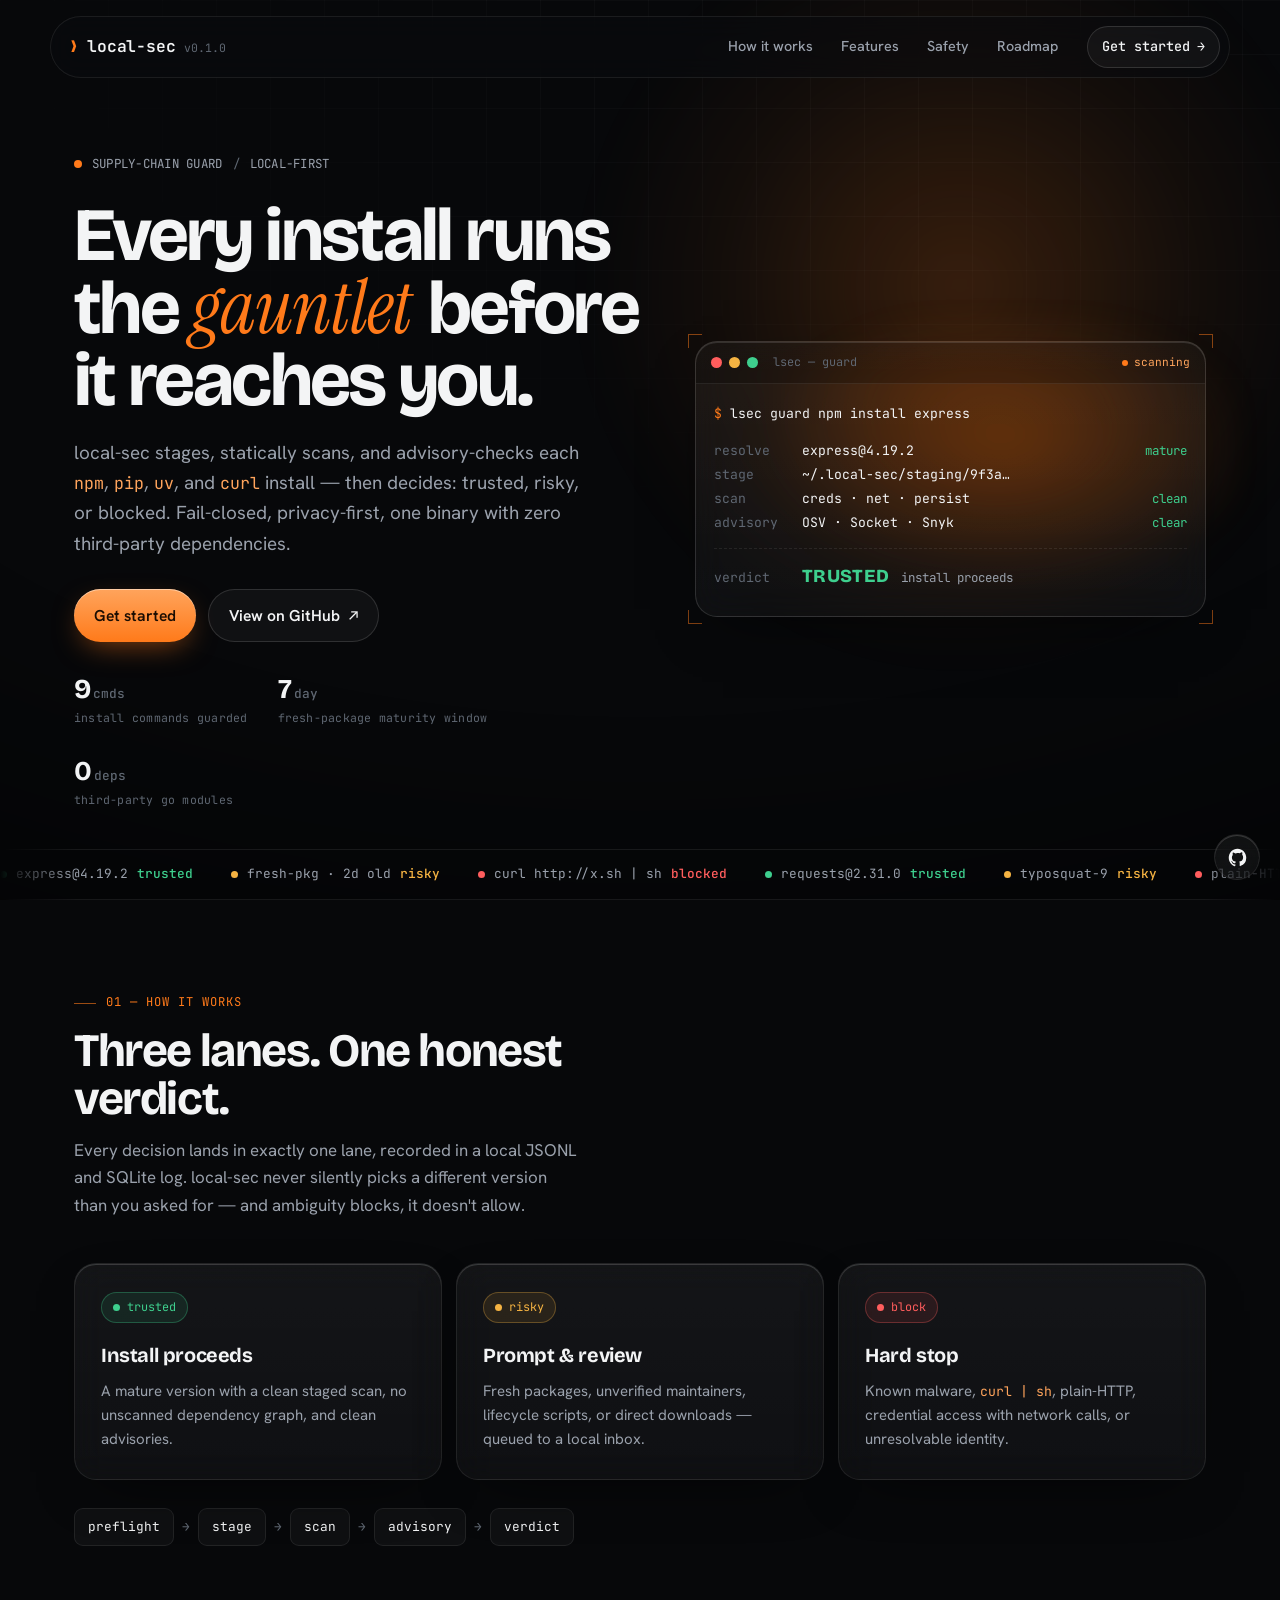
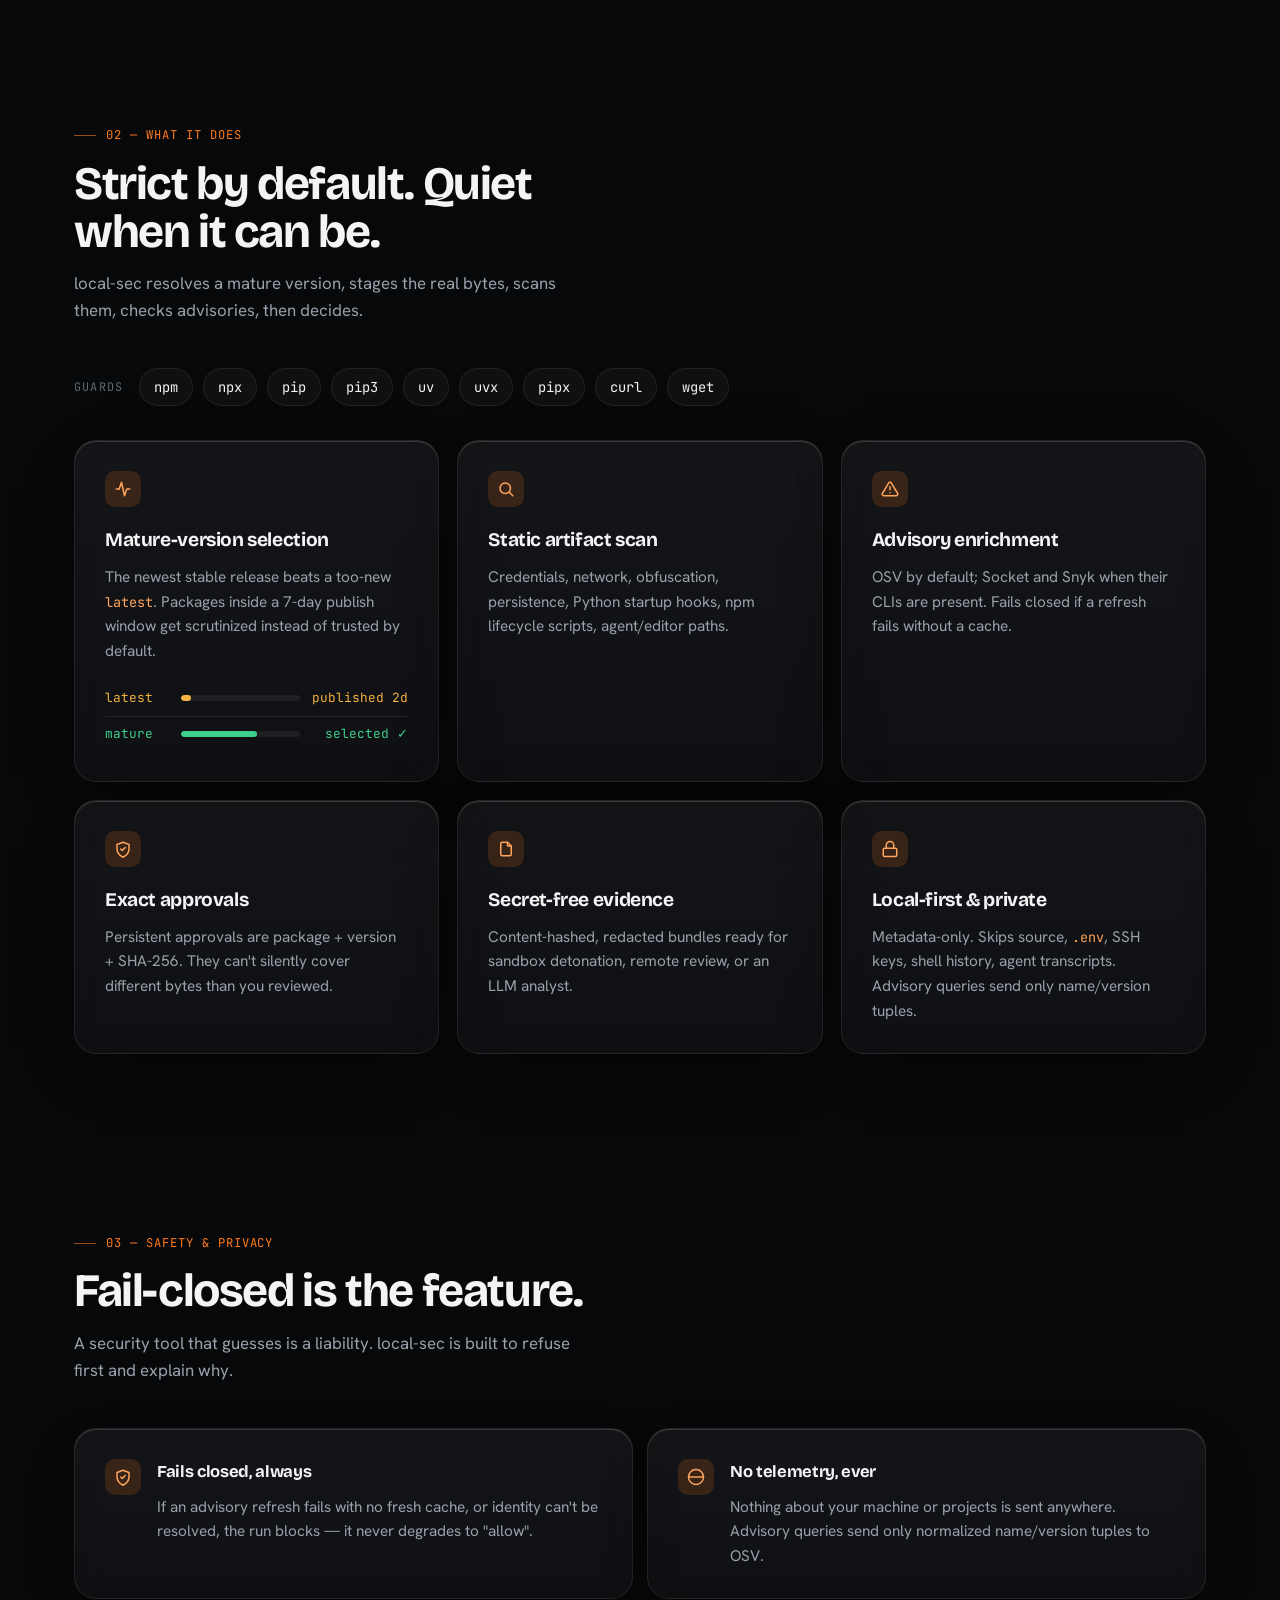
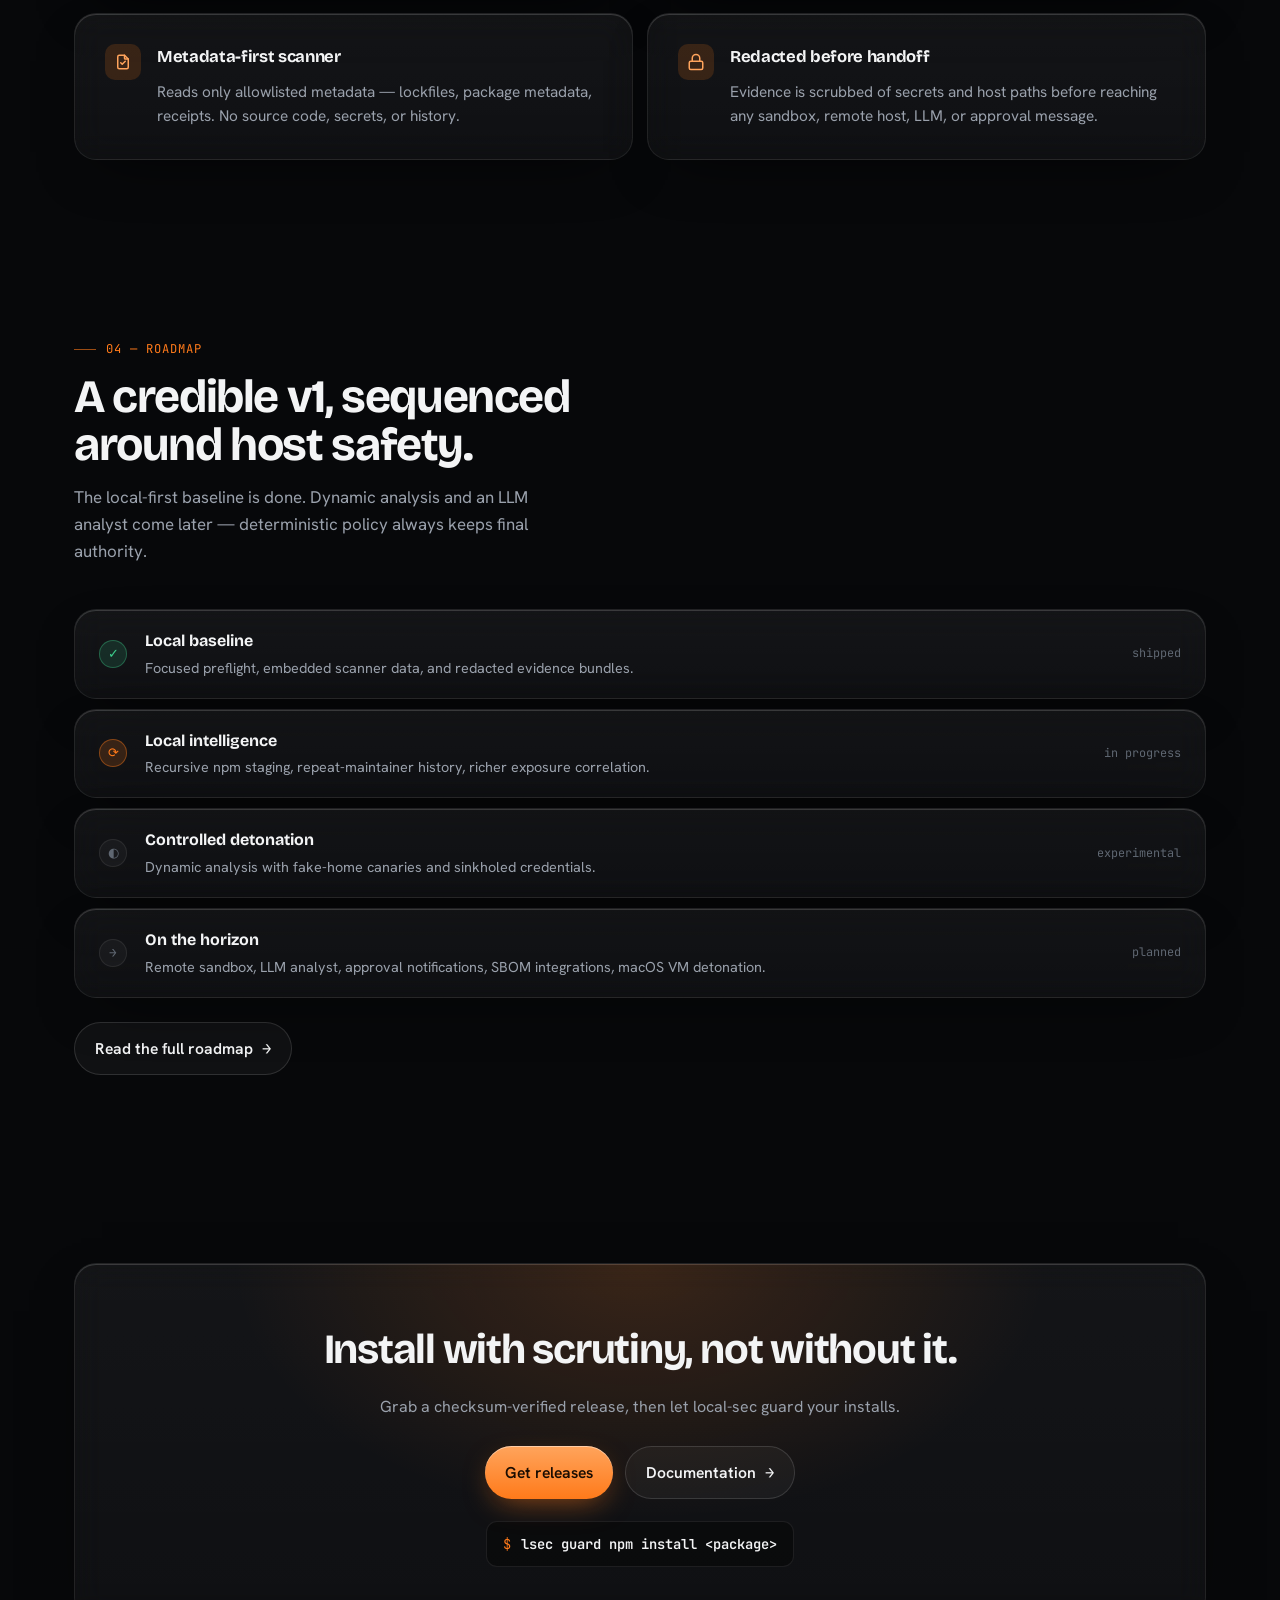
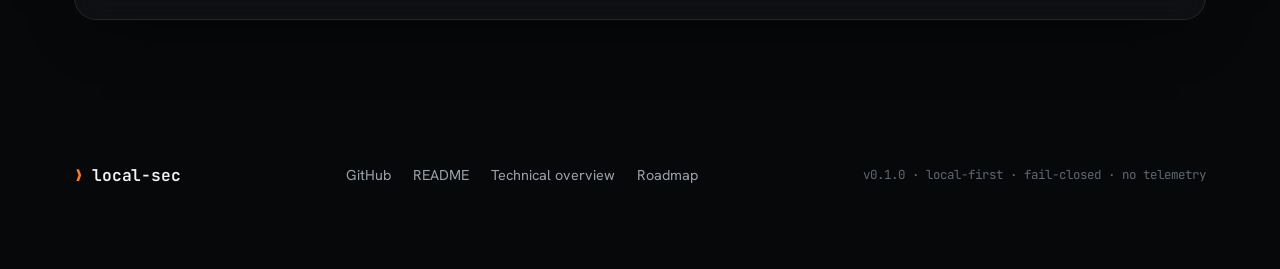
==== site/index.html @ d5f92716 "Add multi-phase local-sec: scan, sandbox, offline npm, review flows Expand the single-binary supply-" ====
<!doctype html>
<html lang="en">
<head>
<meta charset="utf-8" />
<meta name="viewport" content="width=device-width, initial-scale=1" />
<title>local-sec — every install runs the gauntlet</title>
<meta name="description" content="local-sec stages, scans, and advisory-checks every npm, pip, uv, and curl install before it touches your machine. Local-first, fail-closed, single binary, zero dependencies." />
<meta name="color-scheme" content="dark" />
<meta name="theme-color" content="#07080a" />
<link rel="icon" href="data:image/svg+xml,%3Csvg xmlns='http://www.w3.org/2000/svg' viewBox='0 0 24 24' fill='none' stroke='%23ff7a1a' stroke-width='2.2' stroke-linecap='round' stroke-linejoin='round'%3E%3Cpath d='M12 2 4 5v6c0 5 3.4 8.5 8 11 4.6-2.5 8-6 8-11V5l-8-3Z'/%3E%3Cpath d='m8.5 12 2.5 2.5 4.5-4.5'/%3E%3C/svg%3E" />
<link rel="preconnect" href="https://fonts.googleapis.com">
<link rel="preconnect" href="https://fonts.gstatic.com" crossorigin>
<link href="https://fonts.googleapis.com/css2?family=Bricolage+Grotesque:opsz,wght@12..96,600;12..96,700;12..96,800&family=Hanken+Grotesk:wght@400;500;600;700&family=Instrument+Serif:ital@0;1&family=JetBrains+Mono:wght@400;500;600&display=swap" rel="stylesheet">
<meta property="og:title" content="local-sec — every install runs the gauntlet" />
<meta property="og:description" content="A local-first supply-chain guard. Stages, scans, and advisory-checks every npm, pip, uv, and curl install — fail-closed, privacy-first." />
<meta property="og:type" content="website" />
<style>
  :root {
    --bg: #07080a;
    --bg-2: #0a0c0f;
    --surface: rgba(255,255,255,0.035);
    --surface-2: rgba(255,255,255,0.055);
    --line: rgba(255,255,255,0.08);
    --line-2: rgba(255,255,255,0.13);
    --text: #f3f4f5;
    --muted: #9aa1ac;
    --faint: #5f6772;
    --sig: #ff7a1a;
    --sig-2: #ffa45c;
    --sig-d: rgba(255,122,26,0.16);
    --trusted: #3ecf8e;
    --risky: #f5b342;
    --block: #ff5d5d;
    --radius: 14px;
    --radius-lg: 22px;
    --maxw: 1180px;
    --display: "Bricolage Grotesque", "Hanken Grotesk", system-ui, sans-serif;
    --body: "Hanken Grotesk", system-ui, -apple-system, "Segoe UI", sans-serif;
    --serif: "Instrument Serif", Georgia, "Times New Roman", serif;
    --mono: "JetBrains Mono", ui-monospace, SFMono-Regular, Menlo, monospace;
  }

  *, *::before, *::after { box-sizing: border-box; }
  html { scroll-behavior: smooth; scroll-padding-top: 96px; }
  body {
    margin: 0;
    font-family: var(--body);
    color: var(--text);
    background: var(--bg);
    line-height: 1.6;
    -webkit-font-smoothing: antialiased;
    text-rendering: optimizeLegibility;
    overflow-x: hidden;
  }
  a { color: inherit; text-decoration: none; }
  ::selection { background: rgba(255,122,26,0.32); color: #fff; }
  :focus-visible { outline: 2px solid var(--sig); outline-offset: 3px; border-radius: 4px; }
  code { font-family: var(--mono); font-size: 0.88em; color: var(--sig-2); }

  /* ---------- atmosphere: focal glow + grid + vignette ---------- */
  .atmos { position: fixed; inset: 0; z-index: -2; pointer-events: none; }
  .atmos .glow {
    position: absolute; top: -18vh; right: -10vw;
    width: 70vw; height: 70vw; max-width: 1100px; max-height: 1100px;
    background: radial-gradient(circle at 50% 50%, rgba(255,122,26,0.20), rgba(255,122,26,0.05) 38%, transparent 60%);
    filter: blur(20px);
  }
  .atmos .grid {
    position: absolute; inset: 0;
    background-image:
      linear-gradient(rgba(255,255,255,0.022) 1px, transparent 1px),
      linear-gradient(90deg, rgba(255,255,255,0.022) 1px, transparent 1px);
    background-size: 54px 54px;
    mask-image: radial-gradient(ellipse 90% 70% at 70% 0%, #000 30%, transparent 85%);
  }
  .vignette {
    position: fixed; inset: 0; z-index: -1; pointer-events: none;
    background: radial-gradient(ellipse 120% 90% at 50% 30%, transparent 55%, rgba(0,0,0,0.55) 100%);
  }
  /* ---------- glass / panel material ---------- */
  .glass {
    position: relative;
    background: linear-gradient(180deg, var(--surface-2), var(--surface));
    -webkit-backdrop-filter: blur(16px) saturate(140%);
    backdrop-filter: blur(16px) saturate(140%);
    border: 1px solid var(--line);
    border-radius: var(--radius-lg);
    box-shadow: 0 20px 60px -28px rgba(0,0,0,0.8), inset 0 1px 0 rgba(255,255,255,0.16);
  }
  .glass.tight { border-radius: var(--radius); }
  .sheen { overflow: hidden; }
  .sheen::after {
    content: ""; position: absolute; inset: 0; border-radius: inherit; pointer-events: none;
    background: linear-gradient(120deg, transparent 32%, rgba(255,255,255,0.10) 47%, transparent 60%);
    background-size: 240% 100%; background-position: 160% 0; opacity: 0; transition: opacity .45s ease;
  }
  .sheen:hover::after { opacity: 1; animation: sweep 1.5s ease; }
  @keyframes sweep { to { background-position: -160% 0; } }

  /* ---------- layout ---------- */
  .wrap { max-width: var(--maxw); margin: 0 auto; padding: 0 24px; }

  /* nav */
  .bar { position: sticky; top: 16px; z-index: 60; padding: 0 24px; margin-top: 16px; }
  .nav {
    max-width: var(--maxw); margin: 0 auto; display: flex; align-items: center; gap: 16px;
    padding: 9px 9px 9px 18px; border-radius: 999px;
    background: rgba(10,12,15,0.55); border: 1px solid var(--line);
    -webkit-backdrop-filter: blur(14px); backdrop-filter: blur(14px);
    transition: background .3s, border-color .3s, box-shadow .3s;
  }
  .nav.scrolled { background: rgba(8,10,13,0.82); border-color: var(--line-2); box-shadow: 0 14px 40px -20px rgba(0,0,0,0.9); }
  .brand { display: inline-flex; align-items: baseline; gap: 8px; font-family: var(--mono); }
  .brand .ch { color: var(--sig); font-weight: 600; }
  .brand .nm { color: var(--text); font-weight: 600; font-size: 1.02rem; letter-spacing: -0.01em; }
  .brand .vr { color: var(--faint); font-size: 0.72rem; }
  .nav-links { display: flex; gap: 2px; margin-left: auto; }
  .nav-links a { color: var(--muted); font-size: 0.9rem; padding: 8px 13px; border-radius: 999px; transition: color .2s, background .2s; font-weight: 500; }
  .nav-links a:hover { color: var(--text); background: rgba(255,255,255,0.06); }
  .nav-cta {
    display: inline-flex; align-items: center; gap: 7px; font-family: var(--mono); font-size: 0.84rem; font-weight: 500;
    padding: 9px 14px; border-radius: 999px; color: var(--text); border: 1px solid var(--line-2); background: rgba(255,255,255,0.04);
    transition: border-color .2s, background .2s, transform .15s;
  }
  .nav-cta:hover { border-color: var(--sig); color: var(--sig-2); transform: translateY(-1px); }

  .btn { display: inline-flex; align-items: center; gap: 9px; font-weight: 600; font-size: 0.98rem; padding: 13px 20px; border-radius: 999px; cursor: pointer; transition: transform .15s, box-shadow .2s, background .2s, border-color .2s; white-space: nowrap; }
  .btn-primary { color: #1b0d02; background: linear-gradient(180deg, var(--sig-2), var(--sig)); box-shadow: 0 10px 30px -10px rgba(255,122,26,0.6), inset 0 1px 0 rgba(255,255,255,0.45); }
  .btn-primary:hover { transform: translateY(-2px); box-shadow: 0 16px 38px -10px rgba(255,122,26,0.8), inset 0 1px 0 rgba(255,255,255,0.5); }
  .btn-ghost { color: var(--text); background: rgba(255,255,255,0.04); border: 1px solid var(--line-2); }
  .btn-ghost:hover { border-color: var(--sig); color: var(--sig-2); transform: translateY(-2px); }
  .btn .arr { font-family: var(--mono); }

  /* hero */
  .hero { padding: 72px 0 40px; position: relative; }
  .hero-grid { display: grid; grid-template-columns: 1.05fr 0.95fr; gap: 56px; align-items: center; }
  .kicker { display: inline-flex; align-items: center; gap: 10px; font-family: var(--mono); font-size: 0.78rem; color: var(--muted); letter-spacing: 0.02em; margin-bottom: 26px; }
  .kicker .pulse { width: 8px; height: 8px; border-radius: 50%; background: var(--sig); box-shadow: 0 0 0 0 rgba(255,122,26,0.6); animation: pulse 2s infinite; }
  .kicker .bar-sep { color: var(--faint); }
  @keyframes pulse { 0% { box-shadow: 0 0 0 0 rgba(255,122,26,0.55); } 70% { box-shadow: 0 0 0 9px rgba(255,122,26,0); } 100% { box-shadow: 0 0 0 0 rgba(255,122,26,0); } }
  h1.display {
    font-family: var(--display); font-weight: 700; font-size: clamp(2.7rem, 6.4vw, 4.7rem);
    line-height: 0.96; letter-spacing: -0.035em; margin: 0 0 22px;
  }
  h1.display em { font-family: var(--serif); font-style: italic; font-weight: 400; color: var(--sig); letter-spacing: -0.01em; padding-right: 0.04em; }
  .lede { font-size: clamp(1.04rem, 1.6vw, 1.18rem); color: var(--muted); max-width: 46ch; margin: 0 0 30px; }
  .cta-row { display: flex; flex-wrap: wrap; gap: 12px; margin-bottom: 34px; }
  .stats { display: flex; gap: 30px; flex-wrap: wrap; }
  .stat .n { font-family: var(--display); font-weight: 700; font-size: 1.7rem; color: var(--text); line-height: 1; }
  .stat .n .u { font-family: var(--mono); font-size: 0.8rem; color: var(--faint); font-weight: 500; margin-left: 2px; }
  .stat .l { font-family: var(--mono); font-size: 0.72rem; color: var(--faint); margin-top: 6px; letter-spacing: 0.02em; }

  /* terminal focal */
  .term-wrap { position: relative; }
  .term-wrap::before {
    content: ""; position: absolute; inset: -8% -6% -6% -6%; z-index: -1;
    background: radial-gradient(ellipse 70% 70% at 60% 40%, rgba(255,122,26,0.22), transparent 65%);
    filter: blur(14px);
  }
  .term { overflow: hidden; border: 1px solid var(--line-2); }
  .term-bar { display: flex; align-items: center; gap: 9px; padding: 11px 15px; border-bottom: 1px solid var(--line); background: rgba(0,0,0,0.22); }
  .lights { display: flex; gap: 7px; }
  .lights i { width: 11px; height: 11px; border-radius: 50%; display: block; }
  .lights .r { background: var(--block); } .lights .y { background: var(--risky); } .lights .g { background: var(--trusted); }
  .term-title { margin-left: 6px; font-family: var(--mono); font-size: 0.74rem; color: var(--faint); }
  .term-live { margin-left: auto; display: inline-flex; align-items: center; gap: 6px; font-family: var(--mono); font-size: 0.7rem; color: var(--sig-2); }
  .term-live .d { width: 6px; height: 6px; border-radius: 50%; background: var(--sig); animation: pulse 1.6s infinite; }
  .term-body { padding: 18px 18px 20px; font-family: var(--mono); font-size: 0.82rem; line-height: 1.85; min-height: 232px; }
  .term-cmd { color: var(--text); margin-bottom: 12px; }
  .term-cmd .p { color: var(--sig); }
  .t-row { display: flex; gap: 12px; align-items: baseline; }
  .t-row .lab { width: 76px; color: var(--faint); flex: none; }
  .t-row .val { color: var(--text); flex: 1; }
  .t-row .tag { color: var(--muted); font-size: 0.78rem; }
  .t-row.ok .tag { color: var(--trusted); } .t-row.warn .tag { color: var(--risky); } .t-row.bad .tag { color: var(--block); }
  .t-rule { border: 0; border-top: 1px dashed var(--line); margin: 12px 0 10px; }
  .t-verdict { display: flex; align-items: baseline; gap: 12px; }
  .t-verdict .vl { width: 76px; color: var(--faint); }
  .t-verdict .vname { font-family: var(--display); font-weight: 800; font-size: 1.15rem; letter-spacing: 0.02em; }
  .t-verdict.ok .vname { color: var(--trusted); } .t-verdict.warn .vname { color: var(--risky); } .t-verdict.bad .vname { color: var(--block); }
  .t-verdict .vnote { color: var(--muted); font-size: 0.78rem; }
  /* hud corner ticks */
  .term-wrap .tick { position: absolute; width: 14px; height: 14px; border: 1.5px solid var(--sig); opacity: 0.5; }
  .term-wrap .t1 { top: -7px; left: -7px; border-right: 0; border-bottom: 0; }
  .term-wrap .t2 { top: -7px; right: -7px; border-left: 0; border-bottom: 0; }
  .term-wrap .t3 { bottom: -7px; left: -7px; border-right: 0; border-top: 0; }
  .term-wrap .t4 { bottom: -7px; right: -7px; border-left: 0; border-top: 0; }

  /* ticker */
  .ticker-wrap { overflow: hidden; padding: 14px 0; border-top: 1px solid var(--line); border-bottom: 1px solid var(--line);
    -webkit-mask-image: linear-gradient(90deg, transparent, #000 6%, #000 94%, transparent);
    mask-image: linear-gradient(90deg, transparent, #000 6%, #000 94%, transparent); }
  .ticker { display: flex; gap: 38px; width: max-content; white-space: nowrap; font-family: var(--mono); font-size: 0.8rem; color: var(--muted); animation: tick 34s linear infinite; }
  .ticker:hover { animation-play-state: paused; }
  .ticker .ti { display: inline-flex; align-items: center; gap: 9px; }
  .ticker .ti i { width: 7px; height: 7px; border-radius: 50%; }
  .ticker .ti em { font-style: normal; font-weight: 500; }
  .ticker .ok i { background: var(--trusted); } .ticker .ok em { color: var(--trusted); }
  .ticker .warn i { background: var(--risky); } .ticker .warn em { color: var(--risky); }
  .ticker .bad i { background: var(--block); } .ticker .bad em { color: var(--block); }
  @keyframes tick { to { transform: translateX(-50%); } }

  /* sections */
  section.block { padding: 86px 0; position: relative; }
  .sec-head { max-width: 62ch; margin-bottom: 44px; }
  .sec-kick { font-family: var(--mono); font-size: 0.76rem; color: var(--sig); letter-spacing: 0.08em; text-transform: uppercase; display: inline-flex; align-items: center; gap: 10px; }
  .sec-kick::before { content: ""; width: 22px; height: 1px; background: var(--sig); display: inline-block; opacity: 0.6; }
  h2.sec-title { font-family: var(--display); font-weight: 700; font-size: clamp(1.9rem, 3.8vw, 2.9rem); line-height: 1.04; letter-spacing: -0.03em; margin: 14px 0 0; }
  .sec-sub { color: var(--muted); font-size: 1.06rem; margin-top: 14px; max-width: 56ch; }

  /* guarded band */
  .guarded { display: flex; flex-wrap: wrap; align-items: center; gap: 10px; }
  .guarded .lbl { color: var(--faint); margin-right: 6px; font-family: var(--mono); font-size: 0.74rem; text-transform: uppercase; letter-spacing: 0.1em; }
  .guarded .chip { font-family: var(--mono); font-size: 0.86rem; color: var(--text); padding: 7px 14px; border-radius: 999px; background: var(--surface); border: 1px solid var(--line); transition: border-color .2s, color .2s; }
  .guarded .chip:hover { border-color: var(--sig); color: var(--sig-2); }

  /* bento feature grid */
  .bento { display: grid; grid-template-columns: repeat(3, 1fr); gap: 18px; }
  .card { padding: 30px; transition: transform .25s ease, border-color .25s; display: flex; flex-direction: column; }
  .card:hover { transform: translateY(-3px); border-color: var(--line-2); }
  .card .ic { width: 36px; height: 36px; border-radius: 10px; display: grid; place-items: center; background: var(--sig-d); color: var(--sig-2); margin-bottom: 18px; }
  .card h3 { font-family: var(--display); font-weight: 700; font-size: 1.2rem; letter-spacing: -0.02em; margin: 0 0 9px; }
  .card p { color: var(--muted); margin: 0; font-size: 0.96rem; }
  /* featured card with version diagram */
  .feat-ver .vd { margin-top: auto; padding-top: 18px; }
  .feat-ver .vd-row { display: flex; align-items: center; gap: 12px; font-family: var(--mono); font-size: 0.8rem; padding: 7px 0; border-top: 1px solid var(--line); }
  .feat-ver .vd-row:first-of-type { border-top: 0; }
  .feat-ver .vd-tag { width: 64px; color: var(--faint); flex: none; }
  .feat-ver .vd-bar { flex: 1; height: 6px; border-radius: 99px; background: rgba(255,255,255,0.06); position: relative; overflow: hidden; }
  .feat-ver .vd-bar i { position: absolute; left: 0; top: 0; bottom: 0; border-radius: 99px; }
  .feat-ver .vd-val { width: 96px; text-align: right; color: var(--text); }
  .feat-ver .latest .vd-tag { color: var(--risky); } .feat-ver .latest .vd-bar i { width: 8%; background: var(--risky); } .feat-ver .latest .vd-val { color: var(--risky); }
  .feat-ver .mature .vd-tag { color: var(--trusted); } .feat-ver .mature .vd-bar i { width: 64%; background: var(--trusted); } .feat-ver .mature .vd-val { color: var(--trusted); }

  /* lanes */
  .lanes { display: grid; grid-template-columns: repeat(3, 1fr); gap: 14px; }
  .lane { padding: 28px 26px; }
  .lane .pill { font-family: var(--mono); font-size: 0.74rem; padding: 5px 11px; border-radius: 999px; display: inline-flex; align-items: center; gap: 7px; }
  .lane .pill i { width: 7px; height: 7px; border-radius: 50%; }
  .lane.trusted .pill { color: var(--trusted); background: rgba(62,207,142,0.10); border: 1px solid rgba(62,207,142,0.3); } .lane.trusted .pill i { background: var(--trusted); }
  .lane.risky .pill { color: var(--risky); background: rgba(245,179,66,0.10); border: 1px solid rgba(245,179,66,0.3); } .lane.risky .pill i { background: var(--risky); }
  .lane.block .pill { color: var(--block); background: rgba(255,93,93,0.10); border: 1px solid rgba(255,93,93,0.3); } .lane.block .pill i { background: var(--block); }
  .lane h3 { font-family: var(--display); font-weight: 700; font-size: 1.25rem; margin: 16px 0 8px; letter-spacing: -0.02em; }
  .lane p { color: var(--muted); margin: 0; font-size: 0.94rem; }
  .pipe { display: flex; gap: 8px; flex-wrap: wrap; align-items: center; margin-top: 28px; font-family: var(--mono); font-size: 0.8rem; }
  .pipe .step { padding: 8px 13px; border-radius: 9px; background: var(--surface); border: 1px solid var(--line); color: var(--text); }
  .pipe .arr { color: var(--faint); }

  /* safety */
  .safety { display: grid; grid-template-columns: repeat(2, 1fr); gap: 14px; }
  .safety .card { flex-direction: row; gap: 16px; align-items: flex-start; }
  .safety .card .ic { margin-bottom: 0; flex: none; }
  .safety .card h3 { font-size: 1.04rem; }
  .safety .card .txt p { margin-top: 4px; }

  /* roadmap */
  .phases { display: flex; flex-direction: column; gap: 10px; }
  .phase { display: flex; align-items: center; gap: 18px; padding: 18px 24px; }
  .phase .st { font-family: var(--mono); font-size: 0.8rem; width: 28px; height: 28px; border-radius: 50%; display: grid; place-items: center; flex: none; }
  .phase.done .st { background: rgba(62,207,142,0.14); color: var(--trusted); border: 1px solid rgba(62,207,142,0.35); }
  .phase.now .st { background: var(--sig-d); color: var(--sig); border: 1px solid rgba(255,122,26,0.4); }
  .phase.next .st { background: var(--surface); color: var(--faint); border: 1px solid var(--line); }
  .phase h3 { font-size: 1rem; margin: 0; font-family: var(--display); font-weight: 700; }
  .phase p { color: var(--muted); margin: 3px 0 0; font-size: 0.9rem; }
  .phase .state { margin-left: auto; font-family: var(--mono); font-size: 0.74rem; color: var(--faint); white-space: nowrap; }

  /* cta band */
  .band { padding: 52px 40px; text-align: center; position: relative; overflow: hidden; }
  .band::before { content: ""; position: absolute; inset: 0; z-index: -1; background: radial-gradient(ellipse 60% 120% at 50% 0%, rgba(255,122,26,0.16), transparent 60%); }
  .band h2 { font-family: var(--display); font-weight: 700; font-size: clamp(1.8rem, 3.6vw, 2.6rem); letter-spacing: -0.03em; margin: 0 0 12px; }
  .band p { color: var(--muted); margin: 0 0 26px; }
  .band .install { margin-top: 22px; display: inline-flex; align-items: center; gap: 10px; font-family: var(--mono); font-size: 0.86rem; color: var(--muted); padding: 11px 16px; border-radius: 11px; background: rgba(0,0,0,0.35); border: 1px solid var(--line); }
  .band .install .p { color: var(--sig); } .band .install b { color: var(--text); font-weight: 600; }

  footer { padding: 56px 0 80px; }
  .foot { display: flex; flex-wrap: wrap; gap: 18px; justify-content: space-between; align-items: center; }
  .foot-links { display: flex; gap: 22px; flex-wrap: wrap; }
  .foot-links a { color: var(--muted); font-size: 0.9rem; transition: color .2s; }
  .foot-links a:hover { color: var(--sig-2); }
  .foot-meta { font-family: var(--mono); color: var(--faint); font-size: 0.78rem; }

  /* github corner */
  .gh-corner { position: fixed; right: 20px; bottom: 20px; z-index: 70; width: 46px; height: 46px; border-radius: 50%; padding: 0; display: grid; place-items: center; color: var(--text); transition: transform .18s, color .2s, border-color .2s; }
  .gh-corner svg { width: 21px; height: 21px; display: block; }
  .gh-corner:hover { color: var(--sig-2); border-color: var(--sig); transform: translateY(-2px); }

  /* reveal motion */
  .reveal { opacity: 0; transform: translateY(20px); transition: opacity .8s cubic-bezier(.2,.7,.2,1), transform .8s cubic-bezier(.2,.7,.2,1); }
  .reveal.in { opacity: 1; transform: none; }
  .reveal.d1 { transition-delay: .08s; } .reveal.d2 { transition-delay: .16s; } .reveal.d3 { transition-delay: .24s; } .reveal.d4 { transition-delay: .32s; } .reveal.d5 { transition-delay: .4s; }

  /* responsive */
  @media (max-width: 980px) {
    .hero-grid { grid-template-columns: 1fr; gap: 44px; }
    .hero { padding: 56px 0 36px; }
    .bento { grid-template-columns: repeat(2, 1fr); }
  }
  @media (max-width: 760px) {
    .nav-links { display: none; }
    .lanes, .safety { grid-template-columns: 1fr; }
    section.block { padding: 64px 0; }
  }
  @media (max-width: 520px) {
    .brand .vr { display: none; }
    .nav { padding: 8px 8px 8px 14px; }
    .stats { gap: 22px; }
    .term-body { font-size: 0.76rem; padding: 15px; min-height: 200px; }
    .t-row .lab, .t-verdict .vl { width: 64px; }
    .phase .state { display: none; }
    .band { padding: 38px 22px; }
    .gh-corner { width: 42px; height: 42px; right: 14px; bottom: 14px; }
    .bento { grid-template-columns: 1fr; }
  }

  /* fallback + reduced motion */
  @supports not ((backdrop-filter: blur(1px)) or (-webkit-backdrop-filter: blur(1px))) {
    .glass, .nav { background: rgba(12,14,18,0.9); }
  }
  @media (prefers-reduced-motion: reduce) {
    html { scroll-behavior: auto; }
    .reveal { opacity: 1; transform: none; transition: none; }
    .ticker { animation: none; }
    .kicker .pulse, .term-live .d { animation: none; }
    .sheen::after { display: none; }
  }
</style>
</head>
<body>
  <div class="atmos" aria-hidden="true"><div class="glow"></div><div class="grid"></div></div>
  <div class="vignette" aria-hidden="true"></div>

  <nav class="bar">
    <div class="nav" id="nav">
      <a class="brand" href="#top" aria-label="local-sec home">
        <span class="ch">❯</span><span class="nm">local-sec</span><span class="vr">v0.1.0</span>
      </a>
      <div class="nav-links">
        <a href="#how">How it works</a>
        <a href="#features">Features</a>
        <a href="#safety">Safety</a>
        <a href="#roadmap">Roadmap</a>
      </div>
      <a class="nav-cta" href="#get">Get started <span class="arr">→</span></a>
    </div>
  </nav>

  <header class="hero" id="top">
    <div class="wrap">
      <div class="hero-grid">
        <div class="hero-text">
          <div class="kicker reveal"><span class="pulse"></span> SUPPLY-CHAIN GUARD <span class="bar-sep">/</span> LOCAL-FIRST</div>
          <h1 class="display reveal d1">Every install runs the <em>gauntlet</em> before it reaches you.</h1>
          <p class="lede reveal d2">local-sec stages, statically scans, and advisory-checks each <code>npm</code>, <code>pip</code>, <code>uv</code>, and <code>curl</code> install — then decides: trusted, risky, or blocked. Fail-closed, privacy-first, one binary with zero third-party dependencies.</p>
          <div class="cta-row reveal d3">
            <a class="btn btn-primary" href="#get">Get started</a>
            <a class="btn btn-ghost" href="https://github.com/rutts29/local-sec" target="_blank" rel="noopener">View on GitHub <span class="arr">↗</span></a>
          </div>
          <div class="stats reveal d4">
            <div class="stat"><div class="n">9<span class="u">cmds</span></div><div class="l">install commands guarded</div></div>
            <div class="stat"><div class="n">7<span class="u">day</span></div><div class="l">fresh-package maturity window</div></div>
            <div class="stat"><div class="n">0<span class="u">deps</span></div><div class="l">third-party go modules</div></div>
          </div>
        </div>

        <div class="term-wrap reveal d3">
          <span class="tick t1"></span><span class="tick t2"></span><span class="tick t3"></span><span class="tick t4"></span>
          <div class="term glass">
            <div class="term-bar">
              <span class="lights" aria-hidden="true"><i class="r"></i><i class="y"></i><i class="g"></i></span>
              <span class="term-title">lsec — guard</span>
              <span class="term-live"><span class="d"></span> scanning</span>
            </div>
            <div class="term-body" id="term"></div>
          </div>
        </div>
      </div>
    </div>
  </header>

  <div class="ticker-wrap" aria-hidden="true">
    <div class="ticker" id="ticker"></div>
  </div>

  <section class="block" id="how">
    <div class="wrap">
      <div class="sec-head reveal">
        <div class="sec-kick">01 — How it works</div>
        <h2 class="sec-title">Three lanes. One honest verdict.</h2>
        <p class="sec-sub">Every decision lands in exactly one lane, recorded in a local JSONL and SQLite log. local-sec never silently picks a different version than you asked for — and ambiguity blocks, it doesn't allow.</p>
      </div>
      <div class="lanes">
        <div class="lane trusted glass sheen reveal"><span class="pill"><i></i>trusted</span><h3>Install proceeds</h3><p>A mature version with a clean staged scan, no unscanned dependency graph, and clean advisories.</p></div>
        <div class="lane risky glass sheen reveal d1"><span class="pill"><i></i>risky</span><h3>Prompt &amp; review</h3><p>Fresh packages, unverified maintainers, lifecycle scripts, or direct downloads — queued to a local inbox.</p></div>
        <div class="lane block glass sheen reveal d2"><span class="pill"><i></i>block</span><h3>Hard stop</h3><p>Known malware, <code>curl&nbsp;|&nbsp;sh</code>, plain-HTTP, credential access with network calls, or unresolvable identity.</p></div>
      </div>
      <div class="pipe reveal d2">
        <span class="step">preflight</span><span class="arr">→</span>
        <span class="step">stage</span><span class="arr">→</span>
        <span class="step">scan</span><span class="arr">→</span>
        <span class="step">advisory</span><span class="arr">→</span>
        <span class="step">verdict</span>
      </div>
    </div>
  </section>

  <section class="block" id="features">
    <div class="wrap">
      <div class="sec-head reveal">
        <div class="sec-kick">02 — What it does</div>
        <h2 class="sec-title">Strict by default. Quiet when it can be.</h2>
        <p class="sec-sub">local-sec resolves a mature version, stages the real bytes, scans them, checks advisories, then decides.</p>
      </div>

      <div class="guarded reveal" style="margin-bottom:34px">
        <span class="lbl">Guards</span>
        <span class="chip">npm</span>
        <span class="chip">npx</span>
        <span class="chip">pip</span>
        <span class="chip">pip3</span>
        <span class="chip">uv</span>
        <span class="chip">uvx</span>
        <span class="chip">pipx</span>
        <span class="chip">curl</span>
        <span class="chip">wget</span>
      </div>

      <div class="bento">
        <div class="card glass sheen feat-ver reveal">
          <div class="ic"><svg width="18" height="18" viewBox="0 0 24 24" fill="none" stroke="currentColor" stroke-width="2" stroke-linecap="round" stroke-linejoin="round"><path d="M3 12h4l3-9 4 18 3-9h4"/></svg></div>
          <h3>Mature-version selection</h3>
          <p>The newest stable release beats a too-new <code>latest</code>. Packages inside a 7-day publish window get scrutinized instead of trusted by default.</p>
          <div class="vd">
            <div class="vd-row latest"><span class="vd-tag">latest</span><span class="vd-bar"><i></i></span><span class="vd-val">published 2d</span></div>
            <div class="vd-row mature"><span class="vd-tag">mature</span><span class="vd-bar"><i></i></span><span class="vd-val">selected ✓</span></div>
          </div>
        </div>
        <div class="card glass sheen reveal d1">
          <div class="ic"><svg width="18" height="18" viewBox="0 0 24 24" fill="none" stroke="currentColor" stroke-width="2" stroke-linecap="round" stroke-linejoin="round"><circle cx="11" cy="11" r="7"/><path d="m21 21-4.3-4.3"/></svg></div>
          <h3>Static artifact scan</h3>
          <p>Credentials, network, obfuscation, persistence, Python startup hooks, npm lifecycle scripts, agent/editor paths.</p>
        </div>
        <div class="card glass sheen reveal d2">
          <div class="ic"><svg width="18" height="18" viewBox="0 0 24 24" fill="none" stroke="currentColor" stroke-width="2" stroke-linecap="round" stroke-linejoin="round"><path d="M10.3 3.9 1.8 18a2 2 0 0 0 1.7 3h17a2 2 0 0 0 1.7-3L13.7 3.9a2 2 0 0 0-3.4 0Z"/><path d="M12 9v4"/><path d="M12 17h.01"/></svg></div>
          <h3>Advisory enrichment</h3>
          <p>OSV by default; Socket and Snyk when their CLIs are present. Fails closed if a refresh fails without a cache.</p>
        </div>
        <div class="card glass sheen reveal">
          <div class="ic"><svg width="18" height="18" viewBox="0 0 24 24" fill="none" stroke="currentColor" stroke-width="2" stroke-linecap="round" stroke-linejoin="round"><path d="M9 12l2 2 4-4"/><path d="M12 3 4 6v6c0 5 3.4 8.5 8 11 4.6-2.5 8-6 8-11V6l-8-3Z"/></svg></div>
          <h3>Exact approvals</h3>
          <p>Persistent approvals are package + version + SHA-256. They can't silently cover different bytes than you reviewed.</p>
        </div>
        <div class="card glass sheen reveal d1">
          <div class="ic"><svg width="18" height="18" viewBox="0 0 24 24" fill="none" stroke="currentColor" stroke-width="2" stroke-linecap="round" stroke-linejoin="round"><path d="M14 3v4a1 1 0 0 0 1 1h4"/><path d="M17 21H7a2 2 0 0 1-2-2V5a2 2 0 0 1 2-2h7l5 5v11a2 2 0 0 1-2 2Z"/></svg></div>
          <h3>Secret-free evidence</h3>
          <p>Content-hashed, redacted bundles ready for sandbox detonation, remote review, or an LLM analyst.</p>
        </div>
        <div class="card glass sheen reveal d2">
          <div class="ic"><svg width="18" height="18" viewBox="0 0 24 24" fill="none" stroke="currentColor" stroke-width="2" stroke-linecap="round" stroke-linejoin="round"><rect x="3" y="11" width="18" height="11" rx="2"/><path d="M7 11V7a5 5 0 0 1 10 0v4"/></svg></div>
          <h3>Local-first &amp; private</h3>
          <p>Metadata-only. Skips source, <code>.env</code>, SSH keys, shell history, agent transcripts. Advisory queries send only name/version tuples.</p>
        </div>
      </div>
    </div>
  </section>

  <section class="block" id="safety">
    <div class="wrap">
      <div class="sec-head reveal">
        <div class="sec-kick">03 — Safety &amp; privacy</div>
        <h2 class="sec-title">Fail-closed is the feature.</h2>
        <p class="sec-sub">A security tool that guesses is a liability. local-sec is built to refuse first and explain why.</p>
      </div>
      <div class="safety">
        <div class="card glass reveal"><div class="ic"><svg width="18" height="18" viewBox="0 0 24 24" fill="none" stroke="currentColor" stroke-width="2" stroke-linecap="round" stroke-linejoin="round"><path d="M12 3 4 6v6c0 5 3.4 8.5 8 11 4.6-2.5 8-6 8-11V6l-8-3Z"/><path d="m9 12 2 2 4-4"/></svg></div><div class="txt"><h3>Fails closed, always</h3><p>If an advisory refresh fails with no fresh cache, or identity can't be resolved, the run blocks — it never degrades to "allow".</p></div></div>
        <div class="card glass reveal d1"><div class="ic"><svg width="18" height="18" viewBox="0 0 24 24" fill="none" stroke="currentColor" stroke-width="2" stroke-linecap="round" stroke-linejoin="round"><path d="M12 2a10 10 0 1 0 0 20 10 10 0 0 0 0-20Z"/><path d="M2 12h20"/></svg></div><div class="txt"><h3>No telemetry, ever</h3><p>Nothing about your machine or projects is sent anywhere. Advisory queries send only normalized name/version tuples to OSV.</p></div></div>
        <div class="card glass reveal d2"><div class="ic"><svg width="18" height="18" viewBox="0 0 24 24" fill="none" stroke="currentColor" stroke-width="2" stroke-linecap="round" stroke-linejoin="round"><path d="M14 3v4a1 1 0 0 0 1 1h4"/><path d="M17 21H7a2 2 0 0 1-2-2V5a2 2 0 0 1 2-2h7l5 5v11a2 2 0 0 1-2 2Z"/><path d="m9 13 2 2 4-4"/></svg></div><div class="txt"><h3>Metadata-first scanner</h3><p>Reads only allowlisted metadata — lockfiles, package metadata, receipts. No source code, secrets, or history.</p></div></div>
        <div class="card glass reveal d3"><div class="ic"><svg width="18" height="18" viewBox="0 0 24 24" fill="none" stroke="currentColor" stroke-width="2" stroke-linecap="round" stroke-linejoin="round"><rect x="3" y="11" width="18" height="11" rx="2"/><path d="M7 11V7a5 5 0 0 1 10 0v4"/></svg></div><div class="txt"><h3>Redacted before handoff</h3><p>Evidence is scrubbed of secrets and host paths before reaching any sandbox, remote host, LLM, or approval message.</p></div></div>
      </div>
    </div>
  </section>

  <section class="block" id="roadmap">
    <div class="wrap">
      <div class="sec-head reveal">
        <div class="sec-kick">04 — Roadmap</div>
        <h2 class="sec-title">A credible v1, sequenced around host safety.</h2>
        <p class="sec-sub">The local-first baseline is done. Dynamic analysis and an LLM analyst come later — deterministic policy always keeps final authority.</p>
      </div>
      <div class="phases reveal">
        <div class="phase done glass"><div class="st">✓</div><div><h3>Local baseline</h3><p>Focused preflight, embedded scanner data, and redacted evidence bundles.</p></div><span class="state">shipped</span></div>
        <div class="phase now glass"><div class="st">⟳</div><div><h3>Local intelligence</h3><p>Recursive npm staging, repeat-maintainer history, richer exposure correlation.</p></div><span class="state">in progress</span></div>
        <div class="phase next glass"><div class="st">◐</div><div><h3>Controlled detonation</h3><p>Dynamic analysis with fake-home canaries and sinkholed credentials.</p></div><span class="state">experimental</span></div>
        <div class="phase next glass"><div class="st">→</div><div><h3>On the horizon</h3><p>Remote sandbox, LLM analyst, approval notifications, SBOM integrations, macOS VM detonation.</p></div><span class="state">planned</span></div>
      </div>
      <p class="reveal" style="margin-top:24px"><a class="btn btn-ghost" href="https://github.com/rutts29/local-sec/blob/main/docs/roadmap.md" target="_blank" rel="noopener">Read the full roadmap <span class="arr">→</span></a></p>
    </div>
  </section>

  <section class="block" id="get">
    <div class="wrap">
      <div class="band glass reveal">
        <h2>Install with scrutiny, not without it.</h2>
        <p>Grab a checksum-verified release, then let local-sec guard your installs.</p>
        <div style="display:flex;gap:12px;justify-content:center;flex-wrap:wrap">
          <a class="btn btn-primary" href="https://github.com/rutts29/local-sec#release-model" target="_blank" rel="noopener">Get releases</a>
          <a class="btn btn-ghost" href="https://github.com/rutts29/local-sec/blob/main/docs/technical-overview.md" target="_blank" rel="noopener">Documentation <span class="arr">→</span></a>
        </div>
        <div class="install"><span class="p">$</span> <b>lsec guard npm install &lt;package&gt;</b></div>
      </div>
    </div>
  </section>

  <footer>
    <div class="wrap foot">
      <a class="brand" href="#top"><span class="ch">❯</span><span class="nm">local-sec</span></a>
      <div class="foot-links">
        <a href="https://github.com/rutts29/local-sec" target="_blank" rel="noopener">GitHub</a>
        <a href="https://github.com/rutts29/local-sec#readme" target="_blank" rel="noopener">README</a>
        <a href="https://github.com/rutts29/local-sec/blob/main/docs/technical-overview.md" target="_blank" rel="noopener">Technical overview</a>
        <a href="https://github.com/rutts29/local-sec/blob/main/docs/roadmap.md" target="_blank" rel="noopener">Roadmap</a>
      </div>
      <div class="foot-meta">v0.1.0 · local-first · fail-closed · no telemetry</div>
    </div>
  </footer>

  <a class="gh-corner glass sheen" href="https://github.com/rutts29/local-sec" target="_blank" rel="noopener" aria-label="View local-sec on GitHub">
    <svg viewBox="0 0 24 24" fill="currentColor" aria-hidden="true"><path d="M12 2C6.48 2 2 6.58 2 12.25c0 4.53 2.87 8.37 6.84 9.73.5.1.68-.22.68-.49v-1.7c-2.78.62-3.37-1.37-3.37-1.37-.46-1.18-1.11-1.5-1.11-1.5-.91-.64.07-.62.07-.62 1 .07 1.53 1.06 1.53 1.06.89 1.56 2.34 1.11 2.91.85.09-.66.35-1.11.63-1.37-2.22-.26-4.56-1.14-4.56-5.06 0-1.12.39-2.03 1.03-2.75-.1-.26-.45-1.3.1-2.7 0 0 .84-.28 2.75 1.05A9.4 9.4 0 0 1 12 6.84c.85 0 1.71.12 2.51.34 1.91-1.33 2.75-1.05 2.75-1.05.55 1.4.2 2.44.1 2.7.64.72 1.03 1.63 1.03 2.75 0 3.93-2.34 4.8-4.57 5.05.36.32.68.94.68 1.9v2.82c0 .27.18.6.69.49A10.26 10.26 0 0 0 22 12.25C22 6.58 17.52 2 12 2Z"/></svg>
  </a>

<script>
(function () {
  var reduce = window.matchMedia && window.matchMedia("(prefers-reduced-motion: reduce)").matches;

  /* ---------- terminal: staged scenarios ---------- */
  var term = document.getElementById("term");
  var scenarios = [
    {
      cmd: "lsec guard npm install express",
      rows: [
        ["resolve", "express@4.19.2", "mature", "ok"],
        ["stage", "~/.local-sec/staging/9f3a…", "", "dim"],
        ["scan", "creds · net · persist", "clean", "ok"],
        ["advisory", "OSV · Socket · Snyk", "clear", "ok"]
      ],
      verdict: ["TRUSTED", "install proceeds", "ok"]
    },
    {
      cmd: "lsec guard npm install fresh-ui@latest",
      rows: [
        ["resolve", "fresh-ui@1.0.3", "published 2d", "warn"],
        ["stage", "~/.local-sec/staging/c7e1…", "", "dim"],
        ["scan", "network · process.exec", "flagged", "warn"],
        ["advisory", "OSV", "clear", "ok"]
      ],
      verdict: ["RISKY", "prompt → inbox", "warn"]
    },
    {
      cmd: "lsec guard curl -fsSL http://x.sh | sh",
      rows: [
        ["parse", "downloader → shell pipe", "", "dim"],
        ["policy", "plain-HTTP source", "blocked", "bad"],
        ["policy", "pipe to shell", "blocked", "bad"]
      ],
      verdict: ["BLOCKED", "fail-closed", "bad"]
    }
  ];

  function mk(tag, cls, txt) { var e = document.createElement(tag); if (cls) e.className = cls; if (txt != null) e.textContent = txt; return e; }

  function paint(s) {
    term.innerHTML = "";
    var c = mk("div", "term-cmd"); c.appendChild(mk("span", "p", "$ ")); c.appendChild(document.createTextNode(s.cmd)); term.appendChild(c);
    s.rows.forEach(function (r) {
      var row = mk("div", "t-row " + r[3]);
      row.appendChild(mk("span", "lab", r[0]));
      row.appendChild(mk("span", "val", r[1]));
      if (r[2]) row.appendChild(mk("span", "tag", r[2]));
      term.appendChild(row);
    });
    term.appendChild(mk("hr", "t-rule"));
    var v = mk("div", "t-verdict " + s.verdict[2]);
    v.appendChild(mk("span", "vl", "verdict"));
    v.appendChild(mk("span", "vname", s.verdict[0]));
    v.appendChild(mk("span", "vnote", s.verdict[1]));
    term.appendChild(v);
  }

  function paintStatic() { paint(scenarios[0]); }

  function sleep(ms) { return new Promise(function (r) { setTimeout(r, ms); }); }

  async function play(s) {
    term.innerHTML = "";
    var c = mk("div", "term-cmd"); c.appendChild(mk("span", "p", "$ ")); c.appendChild(document.createTextNode(s.cmd)); term.appendChild(c);
    for (var i = 0; i < s.rows.length; i++) {
      await sleep(260);
      var r = s.rows[i];
      var row = mk("div", "t-row " + r[3]);
      row.style.opacity = 0; row.style.transform = "translateY(4px)"; row.style.transition = "opacity .3s, transform .3s";
      row.appendChild(mk("span", "lab", r[0])); row.appendChild(mk("span", "val", r[1])); if (r[2]) row.appendChild(mk("span", "tag", r[2]));
      term.appendChild(row);
      requestAnimationFrame(function () { requestAnimationFrame(function (el) { return function () { el.style.opacity = 1; el.style.transform = "none"; }; }(row)); });
    }
    await sleep(220);
    var hr = mk("hr", "t-rule"); term.appendChild(hr);
    var v = mk("div", "t-verdict " + s.verdict[2]);
    v.appendChild(mk("span", "vl", "verdict")); v.appendChild(mk("span", "vname", s.verdict[0])); v.appendChild(mk("span", "vnote", s.verdict[1]));
    term.appendChild(v);
  }

  async function loop() {
    if (reduce) { paintStatic(); return; }
    var i = 0;
    while (true) { await play(scenarios[i]); await sleep(2800); i = (i + 1) % scenarios.length; }
  }
  loop();

  /* ---------- ticker ---------- */
  var items = [
    ["express@4.19.2", "trusted", "ok"], ["fresh-pkg · 2d old", "risky", "warn"], ["curl http://x.sh | sh", "blocked", "bad"],
    ["requests@2.31.0", "trusted", "ok"], ["typosquat-9", "risky", "warn"], ["plain-HTTP download", "blocked", "bad"],
    ["uvx tool@latest", "risky", "warn"], ["lodash@4.17.21", "trusted", "ok"]
  ];
  var tk = document.getElementById("ticker");
  function tickItem(it) { var s = mk("span", "ti " + it[2]); s.appendChild(mk("i")); s.appendChild(document.createTextNode(it[0] + " ")); s.appendChild(mk("em", null, it[1])); return s; }
  for (var k = 0; k < 2; k++) { items.forEach(function (it) { tk.appendChild(tickItem(it)); }); }

  /* ---------- nav scrolled state ---------- */
  var nav = document.getElementById("nav");
  function onScroll() { if (window.scrollY > 12) nav.classList.add("scrolled"); else nav.classList.remove("scrolled"); }
  onScroll();
  window.addEventListener("scroll", onScroll, { passive: true });

  /* ---------- reveal on scroll ---------- */
  var io = ("IntersectionObserver" in window) ? new IntersectionObserver(function (es) {
    es.forEach(function (e) { if (e.isIntersecting) { e.target.classList.add("in"); io.unobserve(e.target); } });
  }, { threshold: 0.12 }) : null;
  document.querySelectorAll(".reveal").forEach(function (n) { if (!io) { n.classList.add("in"); } else io.observe(n); });
})();
</script>
</body>
</html>
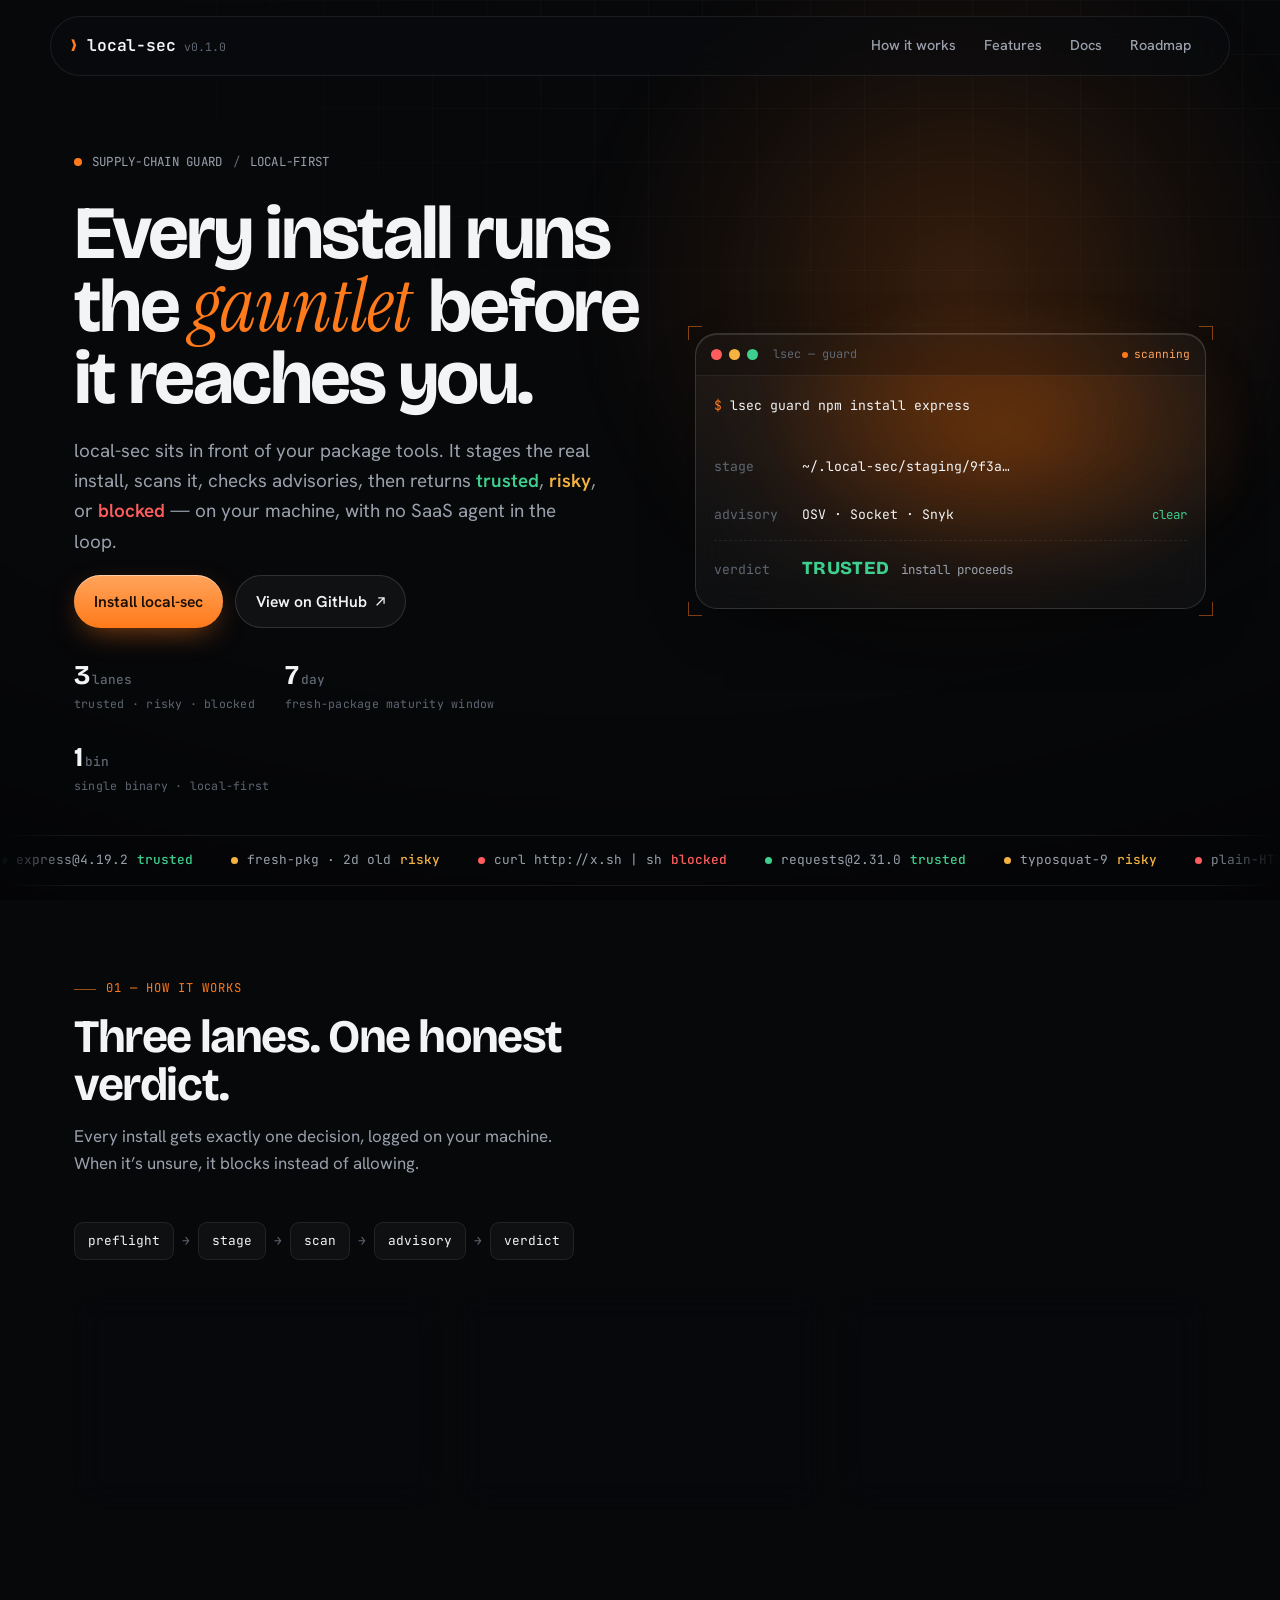
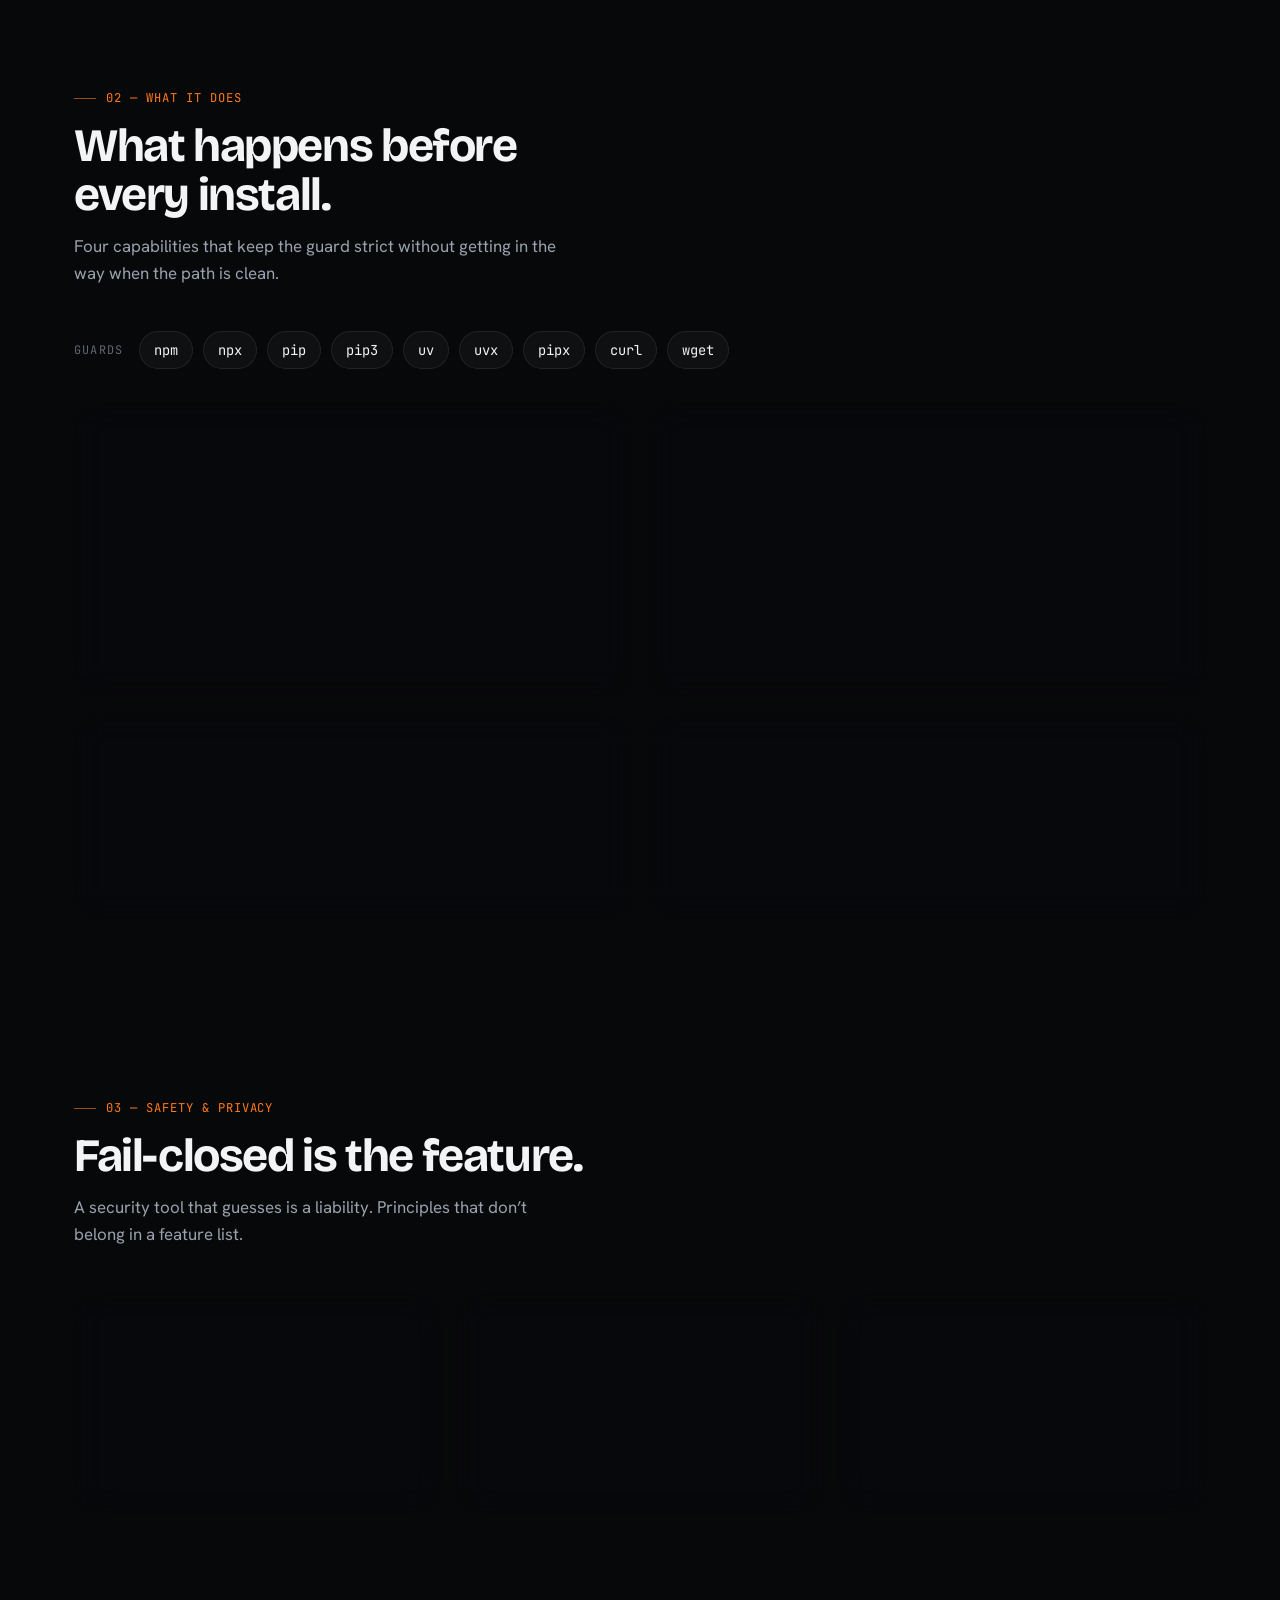
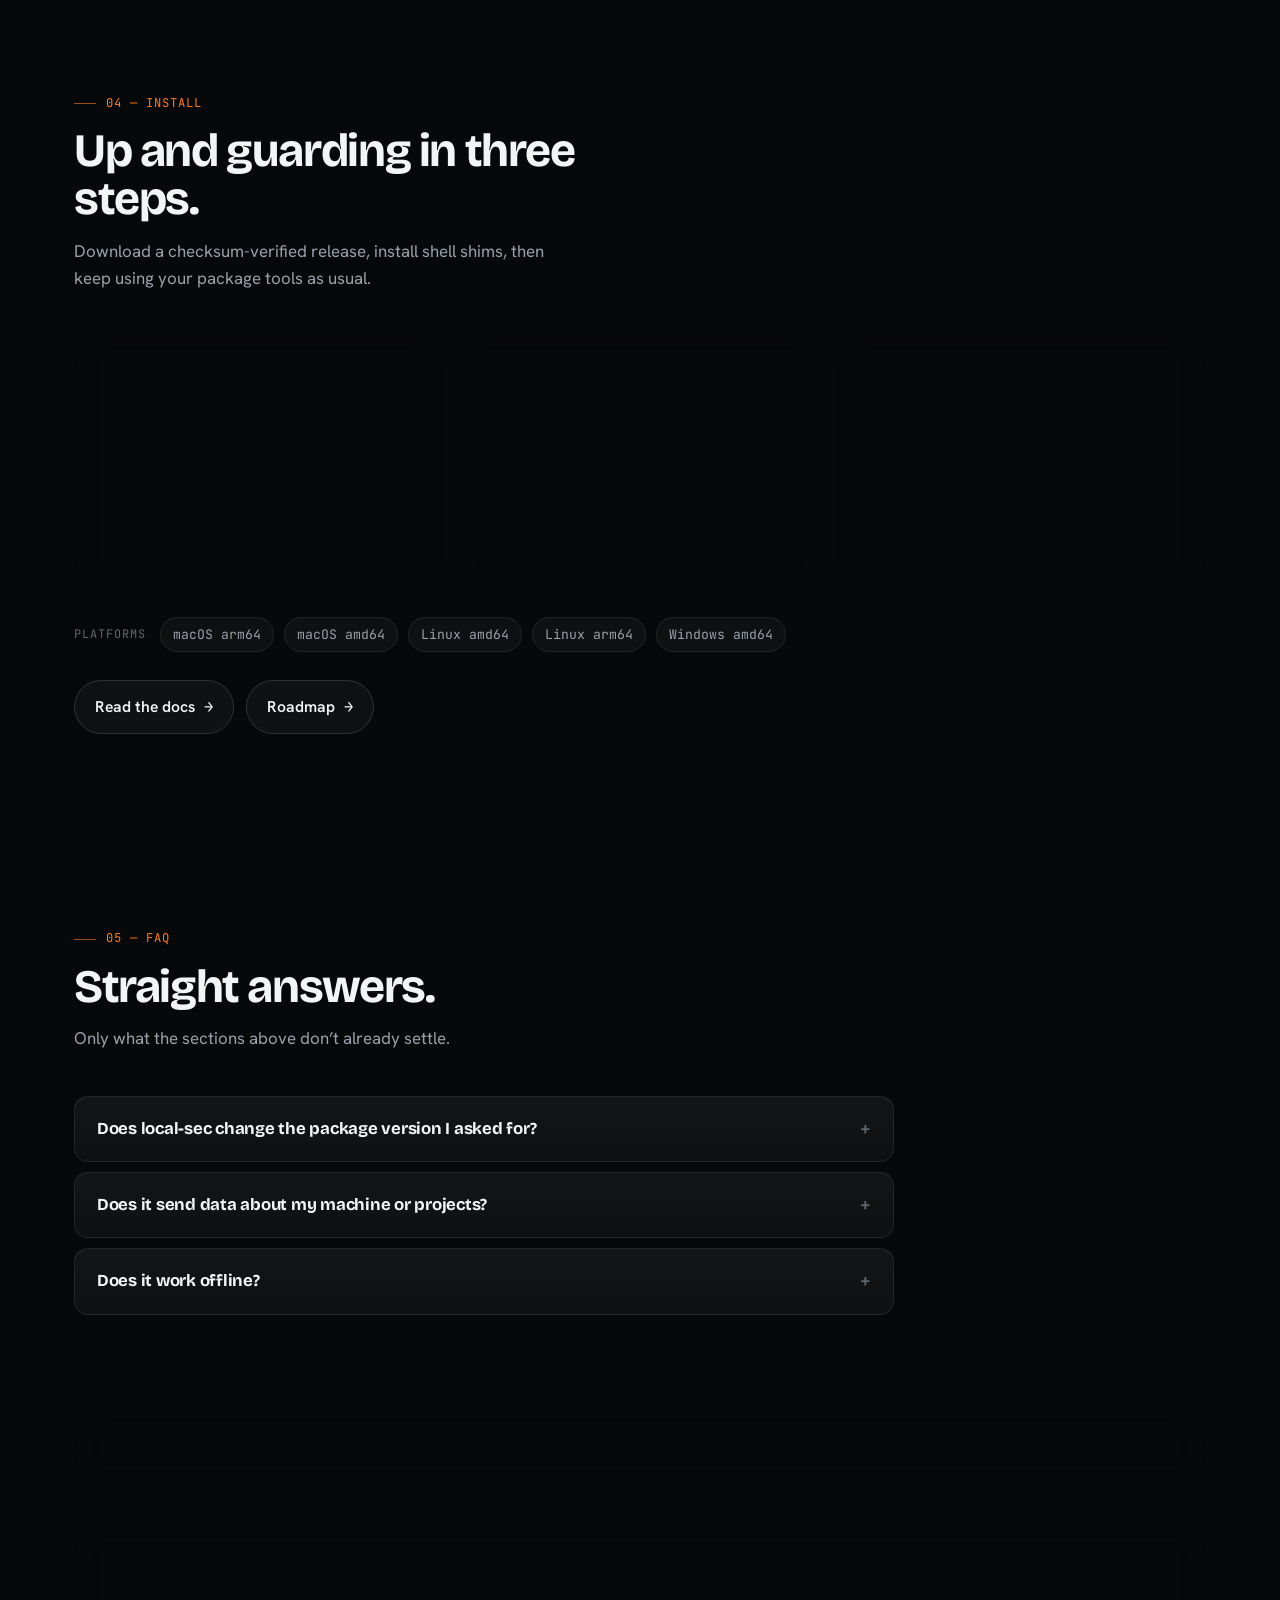
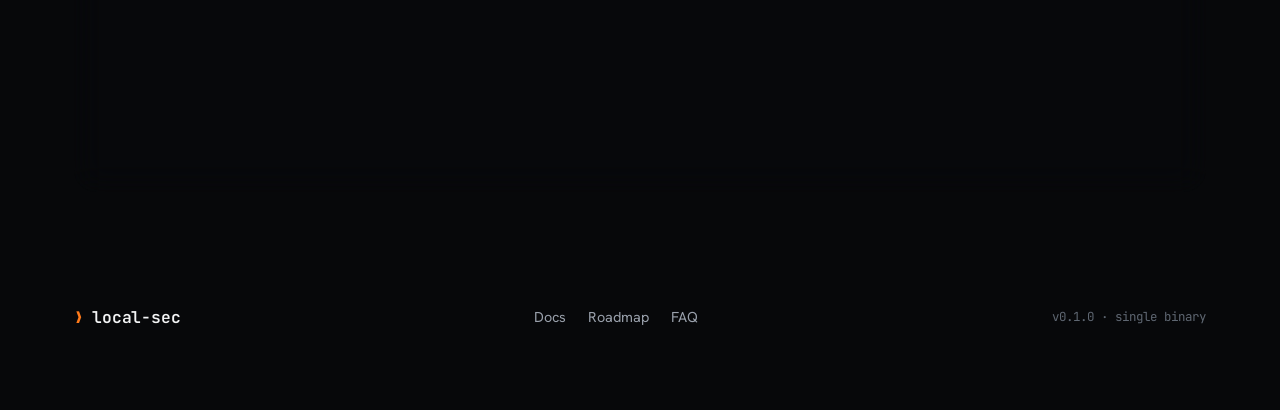
==== commit fbec60e4: "Polish release documentation and site" ====
--- a/site/index.html
+++ b/site/index.html
@@ -3,16 +3,16 @@
 <head>
 <meta charset="utf-8" />
 <meta name="viewport" content="width=device-width, initial-scale=1" />
-<title>local-sec — every install runs the gauntlet</title>
-<meta name="description" content="local-sec stages, scans, and advisory-checks every npm, pip, uv, and curl install before it touches your machine. Local-first, fail-closed, single binary, zero dependencies." />
+<title>local-sec — package installs, checked before they run</title>
+<meta name="description" content="local-sec intercepts npm, pip, uv, curl, and more before they touch your machine. Stages the real package, scans it, checks advisories, then returns trusted, risky, or blocked — locally, fail-closed, no telemetry." />
 <meta name="color-scheme" content="dark" />
 <meta name="theme-color" content="#07080a" />
 <link rel="icon" href="data:image/svg+xml,%3Csvg xmlns='http://www.w3.org/2000/svg' viewBox='0 0 24 24' fill='none' stroke='%23ff7a1a' stroke-width='2.2' stroke-linecap='round' stroke-linejoin='round'%3E%3Cpath d='M12 2 4 5v6c0 5 3.4 8.5 8 11 4.6-2.5 8-6 8-11V5l-8-3Z'/%3E%3Cpath d='m8.5 12 2.5 2.5 4.5-4.5'/%3E%3C/svg%3E" />
 <link rel="preconnect" href="https://fonts.googleapis.com">
 <link rel="preconnect" href="https://fonts.gstatic.com" crossorigin>
 <link href="https://fonts.googleapis.com/css2?family=Bricolage+Grotesque:opsz,wght@12..96,600;12..96,700;12..96,800&family=Hanken+Grotesk:wght@400;500;600;700&family=Instrument+Serif:ital@0;1&family=JetBrains+Mono:wght@400;500;600&display=swap" rel="stylesheet">
-<meta property="og:title" content="local-sec — every install runs the gauntlet" />
-<meta property="og:description" content="A local-first supply-chain guard. Stages, scans, and advisory-checks every npm, pip, uv, and curl install — fail-closed, privacy-first." />
+<meta property="og:title" content="local-sec — package installs, checked before they run" />
+<meta property="og:description" content="A local-first supply-chain guard for developer installs. Stages, scans, and advisory-checks packages — then trusted, risky, or blocked. Fail-closed, no telemetry." />
 <meta property="og:type" content="website" />
 <style>
   :root {
@@ -91,11 +91,25 @@
   .sheen { overflow: hidden; }
   .sheen::after {
     content: ""; position: absolute; inset: 0; border-radius: inherit; pointer-events: none;
-    background: linear-gradient(120deg, transparent 32%, rgba(255,255,255,0.10) 47%, transparent 60%);
-    background-size: 240% 100%; background-position: 160% 0; opacity: 0; transition: opacity .45s ease;
-  }
-  .sheen:hover::after { opacity: 1; animation: sweep 1.5s ease; }
-  @keyframes sweep { to { background-position: -160% 0; } }
+    background: linear-gradient(
+      100deg,
+      transparent 0%,
+      rgba(255,255,255,0.05) 50%,
+      transparent 100%
+    );
+    background-size: 40% 100%;
+    background-repeat: no-repeat;
+    background-position: -40% 0;
+    opacity: 0;
+  }
+  .sheen:hover::after {
+    opacity: 1;
+    animation: sweep 1.15s linear forwards;
+  }
+  @keyframes sweep {
+    from { background-position: -40% 0; }
+    to   { background-position: 140% 0; }
+  }
 
   /* ---------- layout ---------- */
   .wrap { max-width: var(--maxw); margin: 0 auto; padding: 0 24px; }
@@ -120,9 +134,14 @@
   .nav-cta {
     display: inline-flex; align-items: center; gap: 7px; font-family: var(--mono); font-size: 0.84rem; font-weight: 500;
     padding: 9px 14px; border-radius: 999px; color: var(--text); border: 1px solid var(--line-2); background: rgba(255,255,255,0.04);
-    transition: border-color .2s, background .2s, transform .15s;
-  }
-  .nav-cta:hover { border-color: var(--sig); color: var(--sig-2); transform: translateY(-1px); }
+    max-width: 0; padding-left: 0; padding-right: 0; margin: 0; border-width: 0; overflow: hidden; opacity: 0;
+    pointer-events: none; white-space: nowrap;
+    transition: max-width .35s ease, opacity .25s ease, padding .35s ease, border-color .2s, background .2s, transform .15s, margin .35s ease;
+  }
+  .nav-cta.is-on {
+    max-width: 160px; padding: 9px 14px; border-width: 1px; opacity: 1; pointer-events: auto; margin: 0;
+  }
+  .nav-cta.is-on:hover { border-color: var(--sig); color: var(--sig-2); transform: translateY(-1px); }
 
   .btn { display: inline-flex; align-items: center; gap: 9px; font-weight: 600; font-size: 0.98rem; padding: 13px 20px; border-radius: 999px; cursor: pointer; transition: transform .15s, box-shadow .2s, background .2s, border-color .2s; white-space: nowrap; }
   .btn-primary { color: #1b0d02; background: linear-gradient(180deg, var(--sig-2), var(--sig)); box-shadow: 0 10px 30px -10px rgba(255,122,26,0.6), inset 0 1px 0 rgba(255,255,255,0.45); }
@@ -143,7 +162,9 @@
     line-height: 0.96; letter-spacing: -0.035em; margin: 0 0 22px;
   }
   h1.display em { font-family: var(--serif); font-style: italic; font-weight: 400; color: var(--sig); letter-spacing: -0.01em; padding-right: 0.04em; }
-  .lede { font-size: clamp(1.04rem, 1.6vw, 1.18rem); color: var(--muted); max-width: 46ch; margin: 0 0 30px; }
+  .lede { font-size: clamp(1.04rem, 1.6vw, 1.18rem); color: var(--muted); max-width: 48ch; margin: 0 0 18px; }
+  .problem { font-size: 0.95rem; color: var(--faint); max-width: 48ch; margin: 0 0 28px; line-height: 1.55; }
+  .problem strong { color: var(--muted); font-weight: 600; }
   .cta-row { display: flex; flex-wrap: wrap; gap: 12px; margin-bottom: 34px; }
   .stats { display: flex; gap: 30px; flex-wrap: wrap; }
   .stat .n { font-family: var(--display); font-weight: 700; font-size: 1.7rem; color: var(--text); line-height: 1; }
@@ -214,8 +235,8 @@
   .guarded .chip { font-family: var(--mono); font-size: 0.86rem; color: var(--text); padding: 7px 14px; border-radius: 999px; background: var(--surface); border: 1px solid var(--line); transition: border-color .2s, color .2s; }
   .guarded .chip:hover { border-color: var(--sig); color: var(--sig-2); }
 
-  /* bento feature grid */
-  .bento { display: grid; grid-template-columns: repeat(3, 1fr); gap: 18px; }
+  /* feature grid */
+  .bento { display: grid; grid-template-columns: repeat(2, 1fr); gap: 18px; }
   .card { padding: 30px; transition: transform .25s ease, border-color .25s; display: flex; flex-direction: column; }
   .card:hover { transform: translateY(-3px); border-color: var(--line-2); }
   .card .ic { width: 36px; height: 36px; border-radius: 10px; display: grid; place-items: center; background: var(--sig-d); color: var(--sig-2); margin-bottom: 18px; }
@@ -247,30 +268,75 @@
   .pipe .arr { color: var(--faint); }
 
   /* safety */
-  .safety { display: grid; grid-template-columns: repeat(2, 1fr); gap: 14px; }
-  .safety .card { flex-direction: row; gap: 16px; align-items: flex-start; }
-  .safety .card .ic { margin-bottom: 0; flex: none; }
+  .safety { display: grid; grid-template-columns: repeat(3, 1fr); gap: 14px; }
+  .safety .card { flex-direction: column; gap: 0; align-items: flex-start; }
+  .safety .card .ic { margin-bottom: 14px; flex: none; }
   .safety .card h3 { font-size: 1.04rem; }
   .safety .card .txt p { margin-top: 4px; }
 
-  /* roadmap */
-  .phases { display: flex; flex-direction: column; gap: 10px; }
-  .phase { display: flex; align-items: center; gap: 18px; padding: 18px 24px; }
-  .phase .st { font-family: var(--mono); font-size: 0.8rem; width: 28px; height: 28px; border-radius: 50%; display: grid; place-items: center; flex: none; }
-  .phase.done .st { background: rgba(62,207,142,0.14); color: var(--trusted); border: 1px solid rgba(62,207,142,0.35); }
-  .phase.now .st { background: var(--sig-d); color: var(--sig); border: 1px solid rgba(255,122,26,0.4); }
-  .phase.next .st { background: var(--surface); color: var(--faint); border: 1px solid var(--line); }
-  .phase h3 { font-size: 1rem; margin: 0; font-family: var(--display); font-weight: 700; }
-  .phase p { color: var(--muted); margin: 3px 0 0; font-size: 0.9rem; }
-  .phase .state { margin-left: auto; font-family: var(--mono); font-size: 0.74rem; color: var(--faint); white-space: nowrap; }
-
-  /* cta band */
-  .band { padding: 52px 40px; text-align: center; position: relative; overflow: hidden; }
-  .band::before { content: ""; position: absolute; inset: 0; z-index: -1; background: radial-gradient(ellipse 60% 120% at 50% 0%, rgba(255,122,26,0.16), transparent 60%); }
-  .band h2 { font-family: var(--display); font-weight: 700; font-size: clamp(1.8rem, 3.6vw, 2.6rem); letter-spacing: -0.03em; margin: 0 0 12px; }
-  .band p { color: var(--muted); margin: 0 0 26px; }
-  .band .install { margin-top: 22px; display: inline-flex; align-items: center; gap: 10px; font-family: var(--mono); font-size: 0.86rem; color: var(--muted); padding: 11px 16px; border-radius: 11px; background: rgba(0,0,0,0.35); border: 1px solid var(--line); }
-  .band .install .p { color: var(--sig); } .band .install b { color: var(--text); font-weight: 600; }
+  /* next strip */
+  .next-strip {
+    display: flex; flex-wrap: wrap; align-items: center; gap: 16px 28px;
+    padding: 22px 28px; border-radius: var(--radius-lg);
+  }
+  .next-strip p { margin: 0; color: var(--muted); font-size: 0.98rem; flex: 1; min-width: 240px; }
+  .next-strip p strong { color: var(--text); font-weight: 600; }
+  .next-strip a { flex: none; }
+
+  /* install steps */
+  .steps { display: grid; grid-template-columns: repeat(3, 1fr); gap: 14px; margin-bottom: 28px; }
+  .step-card { padding: 28px 26px; }
+  .step-card .num {
+    font-family: var(--mono); font-size: 0.74rem; color: var(--sig); letter-spacing: 0.06em;
+    margin-bottom: 14px; display: inline-flex; align-items: center; gap: 8px;
+  }
+  .step-card .num::before { content: ""; width: 18px; height: 1px; background: var(--sig); opacity: 0.55; }
+  .step-card h3 { font-family: var(--display); font-weight: 700; font-size: 1.15rem; letter-spacing: -0.02em; margin: 0 0 8px; }
+  .step-card p { color: var(--muted); margin: 0 0 14px; font-size: 0.94rem; }
+  .step-card .cmd {
+    display: block; font-family: var(--mono); font-size: 0.8rem; color: var(--text);
+    padding: 10px 12px; border-radius: 10px; background: rgba(0,0,0,0.35); border: 1px solid var(--line);
+    word-break: break-all;
+  }
+  .step-card .cmd .p { color: var(--sig); }
+  .plat { display: flex; flex-wrap: wrap; align-items: center; gap: 10px; margin-top: 8px; }
+  .plat .lbl { font-family: var(--mono); font-size: 0.74rem; color: var(--faint); text-transform: uppercase; letter-spacing: 0.08em; margin-right: 4px; }
+  .plat .chip { font-family: var(--mono); font-size: 0.82rem; color: var(--muted); padding: 6px 12px; border-radius: 999px; border: 1px solid var(--line); background: var(--surface); }
+
+  /* faq */
+  .faq { display: flex; flex-direction: column; gap: 10px; max-width: 820px; }
+  .faq details {
+    padding: 18px 22px; border-radius: var(--radius); border: 1px solid var(--line);
+    background: linear-gradient(180deg, var(--surface-2), var(--surface));
+    transition: border-color .2s;
+  }
+  .faq details[open] { border-color: var(--line-2); }
+  .faq summary {
+    cursor: pointer; font-family: var(--display); font-weight: 700; font-size: 1.05rem;
+    letter-spacing: -0.015em; list-style: none; display: flex; align-items: center; justify-content: space-between; gap: 16px;
+  }
+  .faq summary::-webkit-details-marker { display: none; }
+  .faq summary::after {
+    content: "+"; font-family: var(--mono); font-weight: 500; color: var(--faint); font-size: 1.1rem; flex: none;
+  }
+  .faq details[open] summary::after { content: "−"; color: var(--sig); }
+  .faq details p { color: var(--muted); margin: 12px 0 0; font-size: 0.96rem; line-height: 1.6; }
+  .faq details p code { font-size: 0.88em; }
+
+  /* slim closer */
+  .band {
+    padding: 40px 36px; text-align: center; position: relative; overflow: hidden;
+  }
+  .band::before {
+    content: ""; position: absolute; inset: 0; z-index: -1;
+    background: radial-gradient(ellipse 60% 120% at 50% 0%, rgba(255,122,26,0.14), transparent 60%);
+  }
+  .band h2 {
+    font-family: var(--display); font-weight: 700;
+    font-size: clamp(1.45rem, 2.8vw, 1.95rem); letter-spacing: -0.03em; margin: 0 0 10px;
+  }
+  .band p { color: var(--muted); margin: 0 0 22px; max-width: 40ch; margin-left: auto; margin-right: auto; font-size: 1rem; }
+  .band .cta-row { justify-content: center; margin-bottom: 0; }
 
   footer { padding: 56px 0 80px; }
   .foot { display: flex; flex-wrap: wrap; gap: 18px; justify-content: space-between; align-items: center; }
@@ -279,10 +345,16 @@
   .foot-links a:hover { color: var(--sig-2); }
   .foot-meta { font-family: var(--mono); color: var(--faint); font-size: 0.78rem; }
 
-  /* github corner */
-  .gh-corner { position: fixed; right: 20px; bottom: 20px; z-index: 70; width: 46px; height: 46px; border-radius: 50%; padding: 0; display: grid; place-items: center; color: var(--text); transition: transform .18s, color .2s, border-color .2s; }
+  /* github corner — hidden while hero GitHub CTA is on screen */
+  .gh-corner {
+    position: fixed; right: 20px; bottom: 20px; z-index: 70; width: 46px; height: 46px; border-radius: 50%;
+    padding: 0; display: grid; place-items: center; color: var(--text);
+    opacity: 0; pointer-events: none; transform: translateY(10px) scale(0.92);
+    transition: opacity .28s ease, transform .28s ease, color .2s, border-color .2s;
+  }
+  .gh-corner.is-on { opacity: 1; pointer-events: auto; transform: none; }
   .gh-corner svg { width: 21px; height: 21px; display: block; }
-  .gh-corner:hover { color: var(--sig-2); border-color: var(--sig); transform: translateY(-2px); }
+  .gh-corner.is-on:hover { color: var(--sig-2); border-color: var(--sig); transform: translateY(-2px); }
 
   /* reveal motion */
   .reveal { opacity: 0; transform: translateY(20px); transition: opacity .8s cubic-bezier(.2,.7,.2,1), transform .8s cubic-bezier(.2,.7,.2,1); }
@@ -293,11 +365,11 @@
   @media (max-width: 980px) {
     .hero-grid { grid-template-columns: 1fr; gap: 44px; }
     .hero { padding: 56px 0 36px; }
-    .bento { grid-template-columns: repeat(2, 1fr); }
+    .steps, .safety { grid-template-columns: repeat(2, 1fr); }
   }
   @media (max-width: 760px) {
     .nav-links { display: none; }
-    .lanes, .safety { grid-template-columns: 1fr; }
+    .lanes, .steps, .safety, .bento { grid-template-columns: 1fr; }
     section.block { padding: 64px 0; }
   }
   @media (max-width: 520px) {
@@ -306,10 +378,8 @@
     .stats { gap: 22px; }
     .term-body { font-size: 0.76rem; padding: 15px; min-height: 200px; }
     .t-row .lab, .t-verdict .vl { width: 64px; }
-    .phase .state { display: none; }
     .band { padding: 38px 22px; }
     .gh-corner { width: 42px; height: 42px; right: 14px; bottom: 14px; }
-    .bento { grid-template-columns: 1fr; }
   }
 
   /* fallback + reduced motion */
@@ -337,10 +407,10 @@
       <div class="nav-links">
         <a href="#how">How it works</a>
         <a href="#features">Features</a>
-        <a href="#safety">Safety</a>
-        <a href="#roadmap">Roadmap</a>
-      </div>
-      <a class="nav-cta" href="#get">Get started <span class="arr">→</span></a>
+        <a href="docs.html">Docs</a>
+        <a href="roadmap.html">Roadmap</a>
+      </div>
+      <a class="nav-cta" href="#install">Install <span class="arr">→</span></a>
     </div>
   </nav>
 
@@ -350,15 +420,15 @@
         <div class="hero-text">
           <div class="kicker reveal"><span class="pulse"></span> SUPPLY-CHAIN GUARD <span class="bar-sep">/</span> LOCAL-FIRST</div>
           <h1 class="display reveal d1">Every install runs the <em>gauntlet</em> before it reaches you.</h1>
-          <p class="lede reveal d2">local-sec stages, statically scans, and advisory-checks each <code>npm</code>, <code>pip</code>, <code>uv</code>, and <code>curl</code> install — then decides: trusted, risky, or blocked. Fail-closed, privacy-first, one binary with zero third-party dependencies.</p>
+          <p class="lede reveal d2">local-sec sits in front of your package tools. It stages the real install, scans it, checks advisories, then returns <strong style="color:var(--trusted);font-weight:600">trusted</strong>, <strong style="color:var(--risky);font-weight:600">risky</strong>, or <strong style="color:var(--block);font-weight:600">blocked</strong> — on your machine, with no SaaS agent in the loop.</p>
           <div class="cta-row reveal d3">
-            <a class="btn btn-primary" href="#get">Get started</a>
-            <a class="btn btn-ghost" href="https://github.com/rutts29/local-sec" target="_blank" rel="noopener">View on GitHub <span class="arr">↗</span></a>
+            <a class="btn btn-primary" href="#install">Install local-sec</a>
+            <a class="btn btn-ghost" id="hero-github" href="https://github.com/rutts29/local-sec" target="_blank" rel="noopener">View on GitHub <span class="arr">↗</span></a>
           </div>
           <div class="stats reveal d4">
-            <div class="stat"><div class="n">9<span class="u">cmds</span></div><div class="l">install commands guarded</div></div>
+            <div class="stat"><div class="n">3<span class="u">lanes</span></div><div class="l">trusted · risky · blocked</div></div>
             <div class="stat"><div class="n">7<span class="u">day</span></div><div class="l">fresh-package maturity window</div></div>
-            <div class="stat"><div class="n">0<span class="u">deps</span></div><div class="l">third-party go modules</div></div>
+            <div class="stat"><div class="n">1<span class="u">bin</span></div><div class="l">single binary · local-first</div></div>
           </div>
         </div>
 
@@ -386,20 +456,20 @@
       <div class="sec-head reveal">
         <div class="sec-kick">01 — How it works</div>
         <h2 class="sec-title">Three lanes. One honest verdict.</h2>
-        <p class="sec-sub">Every decision lands in exactly one lane, recorded in a local JSONL and SQLite log. local-sec never silently picks a different version than you asked for — and ambiguity blocks, it doesn't allow.</p>
-      </div>
-      <div class="lanes">
-        <div class="lane trusted glass sheen reveal"><span class="pill"><i></i>trusted</span><h3>Install proceeds</h3><p>A mature version with a clean staged scan, no unscanned dependency graph, and clean advisories.</p></div>
-        <div class="lane risky glass sheen reveal d1"><span class="pill"><i></i>risky</span><h3>Prompt &amp; review</h3><p>Fresh packages, unverified maintainers, lifecycle scripts, or direct downloads — queued to a local inbox.</p></div>
-        <div class="lane block glass sheen reveal d2"><span class="pill"><i></i>block</span><h3>Hard stop</h3><p>Known malware, <code>curl&nbsp;|&nbsp;sh</code>, plain-HTTP, credential access with network calls, or unresolvable identity.</p></div>
-      </div>
-      <div class="pipe reveal d2">
+        <p class="sec-sub">Every install gets exactly one decision, logged on your machine. When it’s unsure, it blocks instead of allowing.</p>
+      </div>
+      <div class="pipe reveal" style="margin-top:0;margin-bottom:32px">
         <span class="step">preflight</span><span class="arr">→</span>
         <span class="step">stage</span><span class="arr">→</span>
         <span class="step">scan</span><span class="arr">→</span>
         <span class="step">advisory</span><span class="arr">→</span>
         <span class="step">verdict</span>
       </div>
+      <div class="lanes">
+        <div class="lane trusted glass sheen reveal"><span class="pill"><i></i>trusted</span><h3>Install proceeds</h3><p>Mature package, clean scan, clean advisories. The install continues as you asked.</p></div>
+        <div class="lane risky glass sheen reveal d1"><span class="pill"><i></i>risky</span><h3>Review first</h3><p>Too-new packages, install scripts, direct downloads, or other red flags — held for you in a local inbox.</p></div>
+        <div class="lane block glass sheen reveal d2"><span class="pill"><i></i>block</span><h3>Hard stop</h3><p>Known malware, <code>curl&nbsp;|&nbsp;sh</code>, plain HTTP, credential theft patterns, or an identity that can’t be resolved.</p></div>
+      </div>
     </div>
   </section>
 
@@ -407,8 +477,8 @@
     <div class="wrap">
       <div class="sec-head reveal">
         <div class="sec-kick">02 — What it does</div>
-        <h2 class="sec-title">Strict by default. Quiet when it can be.</h2>
-        <p class="sec-sub">local-sec resolves a mature version, stages the real bytes, scans them, checks advisories, then decides.</p>
+        <h2 class="sec-title">What happens before every install.</h2>
+        <p class="sec-sub">Four capabilities that keep the guard strict without getting in the way when the path is clean.</p>
       </div>
 
       <div class="guarded reveal" style="margin-bottom:34px">
@@ -427,8 +497,8 @@
       <div class="bento">
         <div class="card glass sheen feat-ver reveal">
           <div class="ic"><svg width="18" height="18" viewBox="0 0 24 24" fill="none" stroke="currentColor" stroke-width="2" stroke-linecap="round" stroke-linejoin="round"><path d="M3 12h4l3-9 4 18 3-9h4"/></svg></div>
-          <h3>Mature-version selection</h3>
-          <p>The newest stable release beats a too-new <code>latest</code>. Packages inside a 7-day publish window get scrutinized instead of trusted by default.</p>
+          <h3>Doesn’t trust “latest” by default</h3>
+          <p>Packages inside a 7-day publish window stay under review. Mature versions win over brand-new <code>latest</code>.</p>
           <div class="vd">
             <div class="vd-row latest"><span class="vd-tag">latest</span><span class="vd-bar"><i></i></span><span class="vd-val">published 2d</span></div>
             <div class="vd-row mature"><span class="vd-tag">mature</span><span class="vd-bar"><i></i></span><span class="vd-val">selected ✓</span></div>
@@ -436,28 +506,18 @@
         </div>
         <div class="card glass sheen reveal d1">
           <div class="ic"><svg width="18" height="18" viewBox="0 0 24 24" fill="none" stroke="currentColor" stroke-width="2" stroke-linecap="round" stroke-linejoin="round"><circle cx="11" cy="11" r="7"/><path d="m21 21-4.3-4.3"/></svg></div>
-          <h3>Static artifact scan</h3>
-          <p>Credentials, network, obfuscation, persistence, Python startup hooks, npm lifecycle scripts, agent/editor paths.</p>
+          <h3>Looks for dangerous behavior</h3>
+          <p>Scans staged packages for credential access, unexpected network use, obfuscation, persistence, install scripts, and risky agent or editor paths.</p>
         </div>
         <div class="card glass sheen reveal d2">
           <div class="ic"><svg width="18" height="18" viewBox="0 0 24 24" fill="none" stroke="currentColor" stroke-width="2" stroke-linecap="round" stroke-linejoin="round"><path d="M10.3 3.9 1.8 18a2 2 0 0 0 1.7 3h17a2 2 0 0 0 1.7-3L13.7 3.9a2 2 0 0 0-3.4 0Z"/><path d="M12 9v4"/><path d="M12 17h.01"/></svg></div>
-          <h3>Advisory enrichment</h3>
-          <p>OSV by default; Socket and Snyk when their CLIs are present. Fails closed if a refresh fails without a cache.</p>
+          <h3>Cross-checks known vulnerabilities</h3>
+          <p>Queries OSV by default. Uses Socket and Snyk when those CLIs are already installed.</p>
         </div>
         <div class="card glass sheen reveal">
           <div class="ic"><svg width="18" height="18" viewBox="0 0 24 24" fill="none" stroke="currentColor" stroke-width="2" stroke-linecap="round" stroke-linejoin="round"><path d="M9 12l2 2 4-4"/><path d="M12 3 4 6v6c0 5 3.4 8.5 8 11 4.6-2.5 8-6 8-11V6l-8-3Z"/></svg></div>
-          <h3>Exact approvals</h3>
-          <p>Persistent approvals are package + version + SHA-256. They can't silently cover different bytes than you reviewed.</p>
-        </div>
-        <div class="card glass sheen reveal d1">
-          <div class="ic"><svg width="18" height="18" viewBox="0 0 24 24" fill="none" stroke="currentColor" stroke-width="2" stroke-linecap="round" stroke-linejoin="round"><path d="M14 3v4a1 1 0 0 0 1 1h4"/><path d="M17 21H7a2 2 0 0 1-2-2V5a2 2 0 0 1 2-2h7l5 5v11a2 2 0 0 1-2 2Z"/></svg></div>
-          <h3>Secret-free evidence</h3>
-          <p>Content-hashed, redacted bundles ready for sandbox detonation, remote review, or an LLM analyst.</p>
-        </div>
-        <div class="card glass sheen reveal d2">
-          <div class="ic"><svg width="18" height="18" viewBox="0 0 24 24" fill="none" stroke="currentColor" stroke-width="2" stroke-linecap="round" stroke-linejoin="round"><rect x="3" y="11" width="18" height="11" rx="2"/><path d="M7 11V7a5 5 0 0 1 10 0v4"/></svg></div>
-          <h3>Local-first &amp; private</h3>
-          <p>Metadata-only. Skips source, <code>.env</code>, SSH keys, shell history, agent transcripts. Advisory queries send only name/version tuples.</p>
+          <h3>Approvals are byte-exact</h3>
+          <p>You approve package + version + SHA-256 together. Different bytes never ride on an old approval.</p>
         </div>
       </div>
     </div>
@@ -468,44 +528,102 @@
       <div class="sec-head reveal">
         <div class="sec-kick">03 — Safety &amp; privacy</div>
         <h2 class="sec-title">Fail-closed is the feature.</h2>
-        <p class="sec-sub">A security tool that guesses is a liability. local-sec is built to refuse first and explain why.</p>
+        <p class="sec-sub">A security tool that guesses is a liability. Principles that don’t belong in a feature list.</p>
       </div>
       <div class="safety">
-        <div class="card glass reveal"><div class="ic"><svg width="18" height="18" viewBox="0 0 24 24" fill="none" stroke="currentColor" stroke-width="2" stroke-linecap="round" stroke-linejoin="round"><path d="M12 3 4 6v6c0 5 3.4 8.5 8 11 4.6-2.5 8-6 8-11V6l-8-3Z"/><path d="m9 12 2 2 4-4"/></svg></div><div class="txt"><h3>Fails closed, always</h3><p>If an advisory refresh fails with no fresh cache, or identity can't be resolved, the run blocks — it never degrades to "allow".</p></div></div>
-        <div class="card glass reveal d1"><div class="ic"><svg width="18" height="18" viewBox="0 0 24 24" fill="none" stroke="currentColor" stroke-width="2" stroke-linecap="round" stroke-linejoin="round"><path d="M12 2a10 10 0 1 0 0 20 10 10 0 0 0 0-20Z"/><path d="M2 12h20"/></svg></div><div class="txt"><h3>No telemetry, ever</h3><p>Nothing about your machine or projects is sent anywhere. Advisory queries send only normalized name/version tuples to OSV.</p></div></div>
-        <div class="card glass reveal d2"><div class="ic"><svg width="18" height="18" viewBox="0 0 24 24" fill="none" stroke="currentColor" stroke-width="2" stroke-linecap="round" stroke-linejoin="round"><path d="M14 3v4a1 1 0 0 0 1 1h4"/><path d="M17 21H7a2 2 0 0 1-2-2V5a2 2 0 0 1 2-2h7l5 5v11a2 2 0 0 1-2 2Z"/><path d="m9 13 2 2 4-4"/></svg></div><div class="txt"><h3>Metadata-first scanner</h3><p>Reads only allowlisted metadata — lockfiles, package metadata, receipts. No source code, secrets, or history.</p></div></div>
-        <div class="card glass reveal d3"><div class="ic"><svg width="18" height="18" viewBox="0 0 24 24" fill="none" stroke="currentColor" stroke-width="2" stroke-linecap="round" stroke-linejoin="round"><rect x="3" y="11" width="18" height="11" rx="2"/><path d="M7 11V7a5 5 0 0 1 10 0v4"/></svg></div><div class="txt"><h3>Redacted before handoff</h3><p>Evidence is scrubbed of secrets and host paths before reaching any sandbox, remote host, LLM, or approval message.</p></div></div>
+        <div class="card glass reveal"><div class="ic"><svg width="18" height="18" viewBox="0 0 24 24" fill="none" stroke="currentColor" stroke-width="2" stroke-linecap="round" stroke-linejoin="round"><path d="M12 3 4 6v6c0 5 3.4 8.5 8 11 4.6-2.5 8-6 8-11V6l-8-3Z"/><path d="m9 12 2 2 4-4"/></svg></div><div class="txt"><h3>Fails closed, always</h3><p>If an advisory refresh fails with no cache, or identity can’t be resolved, the run blocks. It never degrades to “allow.”</p></div></div>
+        <div class="card glass reveal d1"><div class="ic"><svg width="18" height="18" viewBox="0 0 24 24" fill="none" stroke="currentColor" stroke-width="2" stroke-linecap="round" stroke-linejoin="round"><path d="M12 2a10 10 0 1 0 0 20 10 10 0 0 0 0-20Z"/><path d="M2 12h20"/></svg></div><div class="txt"><h3>No telemetry, ever</h3><p>Does not phone home. Optional advisory lookups send only package name and version — not projects or machine details.</p></div></div>
+        <div class="card glass reveal d2"><div class="ic"><svg width="18" height="18" viewBox="0 0 24 24" fill="none" stroke="currentColor" stroke-width="2" stroke-linecap="round" stroke-linejoin="round"><rect x="3" y="11" width="18" height="11" rx="2"/><path d="M7 11V7a5 5 0 0 1 10 0v4"/></svg></div><div class="txt"><h3>Secrets stay put</h3><p>Inventory reads allowlisted metadata only. Evidence is redacted of secrets and host paths before any handoff leaves the machine.</p></div></div>
       </div>
     </div>
   </section>
 
-  <section class="block" id="roadmap">
+  <section class="block" id="install">
     <div class="wrap">
       <div class="sec-head reveal">
-        <div class="sec-kick">04 — Roadmap</div>
-        <h2 class="sec-title">A credible v1, sequenced around host safety.</h2>
-        <p class="sec-sub">The local-first baseline is done. Dynamic analysis and an LLM analyst come later — deterministic policy always keeps final authority.</p>
-      </div>
-      <div class="phases reveal">
-        <div class="phase done glass"><div class="st">✓</div><div><h3>Local baseline</h3><p>Focused preflight, embedded scanner data, and redacted evidence bundles.</p></div><span class="state">shipped</span></div>
-        <div class="phase now glass"><div class="st">⟳</div><div><h3>Local intelligence</h3><p>Recursive npm staging, repeat-maintainer history, richer exposure correlation.</p></div><span class="state">in progress</span></div>
-        <div class="phase next glass"><div class="st">◐</div><div><h3>Controlled detonation</h3><p>Dynamic analysis with fake-home canaries and sinkholed credentials.</p></div><span class="state">experimental</span></div>
-        <div class="phase next glass"><div class="st">→</div><div><h3>On the horizon</h3><p>Remote sandbox, LLM analyst, approval notifications, SBOM integrations, macOS VM detonation.</p></div><span class="state">planned</span></div>
-      </div>
-      <p class="reveal" style="margin-top:24px"><a class="btn btn-ghost" href="https://github.com/rutts29/local-sec/blob/main/docs/roadmap.md" target="_blank" rel="noopener">Read the full roadmap <span class="arr">→</span></a></p>
+        <div class="sec-kick">04 — Install</div>
+        <h2 class="sec-title">Up and guarding in three steps.</h2>
+        <p class="sec-sub">Download a checksum-verified release, install shell shims, then keep using your package tools as usual.</p>
+      </div>
+
+      <div class="steps">
+        <div class="step-card glass sheen reveal">
+          <div class="num">STEP 01</div>
+          <h3>Download the binary</h3>
+          <p>Grab a release for your platform and verify it against <code>checksums.txt</code>.</p>
+          <a class="btn btn-primary" href="https://github.com/rutts29/local-sec#release-model" target="_blank" rel="noopener" style="margin-top:4px">Download releases <span class="arr">↗</span></a>
+        </div>
+        <div class="step-card glass sheen reveal d1">
+          <div class="num">STEP 02</div>
+          <h3>Install shims</h3>
+          <p>Put <code>lsec</code> on your <code>PATH</code>, then enable guards for your package tools.</p>
+          <span class="cmd"><span class="p">$</span> lsec install-shims</span>
+        </div>
+        <div class="step-card glass sheen reveal d2">
+          <div class="num">STEP 03</div>
+          <h3>Install as usual</h3>
+          <p>Keep using npm, pip, uv, curl, and the rest. Guards surface risk before packages run.</p>
+          <span class="cmd"><span class="p">$</span> npm install &lt;package&gt;</span>
+        </div>
+      </div>
+
+      <div class="plat reveal">
+        <span class="lbl">Platforms</span>
+        <span class="chip">macOS arm64</span>
+        <span class="chip">macOS amd64</span>
+        <span class="chip">Linux amd64</span>
+        <span class="chip">Linux arm64</span>
+        <span class="chip">Windows amd64</span>
+      </div>
+
+      <p class="reveal" style="margin-top:28px;display:flex;flex-wrap:wrap;gap:12px">
+        <a class="btn btn-ghost" href="docs.html">Read the docs <span class="arr">→</span></a>
+        <a class="btn btn-ghost" href="roadmap.html">Roadmap <span class="arr">→</span></a>
+      </p>
     </div>
   </section>
 
-  <section class="block" id="get">
+  <section class="block" id="faq">
+    <div class="wrap">
+      <div class="sec-head reveal">
+        <div class="sec-kick">05 — FAQ</div>
+        <h2 class="sec-title">Straight answers.</h2>
+        <p class="sec-sub">Only what the sections above don’t already settle.</p>
+      </div>
+      <div class="faq reveal">
+        <details>
+          <summary>Does local-sec change the package version I asked for?</summary>
+          <p>No. It never silently installs a different version than you requested. It may prefer a mature release when you ask for <code>latest</code>, and it will block or queue review when the choice is unsafe — but it won’t swap versions behind your back.</p>
+        </details>
+        <details>
+          <summary>Does it send data about my machine or projects?</summary>
+          <p>No telemetry. Optional advisory checks send only package name and version to services like OSV.</p>
+        </details>
+        <details>
+          <summary>Does it work offline?</summary>
+          <p>Core guarding and scanning run locally. Advisory enrichment needs network when no cache is available — and if that refresh fails, local-sec fails closed rather than guessing.</p>
+        </details>
+      </div>
+    </div>
+  </section>
+
+  <section class="block" id="next" style="padding-top:12px;padding-bottom:28px">
+    <div class="wrap">
+      <div class="next-strip glass reveal">
+        <p><strong>What’s next:</strong> richer local history, sandboxed detonation, and optional analyst assist — deterministic policy always keeps final authority. <a href="roadmap.html" style="color:var(--sig-2)">Full roadmap →</a></p>
+      </div>
+    </div>
+  </section>
+
+  <section class="block" id="close" style="padding-top:12px;padding-bottom:56px">
     <div class="wrap">
       <div class="band glass reveal">
-        <h2>Install with scrutiny, not without it.</h2>
-        <p>Grab a checksum-verified release, then let local-sec guard your installs.</p>
-        <div style="display:flex;gap:12px;justify-content:center;flex-wrap:wrap">
-          <a class="btn btn-primary" href="https://github.com/rutts29/local-sec#release-model" target="_blank" rel="noopener">Get releases</a>
-          <a class="btn btn-ghost" href="https://github.com/rutts29/local-sec/blob/main/docs/technical-overview.md" target="_blank" rel="noopener">Documentation <span class="arr">→</span></a>
-        </div>
-        <div class="install"><span class="p">$</span> <b>lsec guard npm install &lt;package&gt;</b></div>
+        <h2>Ready to put a guard in front of your installs?</h2>
+        <p>Three steps to download, shim, and keep using your tools as usual.</p>
+        <div class="cta-row">
+          <a class="btn btn-primary" href="#install">Install local-sec</a>
+          <a class="btn btn-ghost" href="docs.html">Docs <span class="arr">→</span></a>
+        </div>
       </div>
     </div>
   </section>
@@ -514,16 +632,15 @@
     <div class="wrap foot">
       <a class="brand" href="#top"><span class="ch">❯</span><span class="nm">local-sec</span></a>
       <div class="foot-links">
-        <a href="https://github.com/rutts29/local-sec" target="_blank" rel="noopener">GitHub</a>
-        <a href="https://github.com/rutts29/local-sec#readme" target="_blank" rel="noopener">README</a>
-        <a href="https://github.com/rutts29/local-sec/blob/main/docs/technical-overview.md" target="_blank" rel="noopener">Technical overview</a>
-        <a href="https://github.com/rutts29/local-sec/blob/main/docs/roadmap.md" target="_blank" rel="noopener">Roadmap</a>
-      </div>
-      <div class="foot-meta">v0.1.0 · local-first · fail-closed · no telemetry</div>
+        <a href="docs.html">Docs</a>
+        <a href="roadmap.html">Roadmap</a>
+        <a href="#faq">FAQ</a>
+      </div>
+      <div class="foot-meta">v0.1.0 · single binary</div>
     </div>
   </footer>
 
-  <a class="gh-corner glass sheen" href="https://github.com/rutts29/local-sec" target="_blank" rel="noopener" aria-label="View local-sec on GitHub">
+  <a class="gh-corner glass sheen" id="gh-corner" href="https://github.com/rutts29/local-sec" target="_blank" rel="noopener" aria-label="View local-sec on GitHub" aria-hidden="true" tabindex="-1">
     <svg viewBox="0 0 24 24" fill="currentColor" aria-hidden="true"><path d="M12 2C6.48 2 2 6.58 2 12.25c0 4.53 2.87 8.37 6.84 9.73.5.1.68-.22.68-.49v-1.7c-2.78.62-3.37-1.37-3.37-1.37-.46-1.18-1.11-1.5-1.11-1.5-.91-.64.07-.62.07-.62 1 .07 1.53 1.06 1.53 1.06.89 1.56 2.34 1.11 2.91.85.09-.66.35-1.11.63-1.37-2.22-.26-4.56-1.14-4.56-5.06 0-1.12.39-2.03 1.03-2.75-.1-.26-.45-1.3.1-2.7 0 0 .84-.28 2.75 1.05A9.4 9.4 0 0 1 12 6.84c.85 0 1.71.12 2.51.34 1.91-1.33 2.75-1.05 2.75-1.05.55 1.4.2 2.44.1 2.7.64.72 1.03 1.63 1.03 2.75 0 3.93-2.34 4.8-4.57 5.05.36.32.68.94.68 1.9v2.82c0 .27.18.6.69.49A10.26 10.26 0 0 0 22 12.25C22 6.58 17.52 2 12 2Z"/></svg>
   </a>
 
@@ -625,11 +742,49 @@
   function tickItem(it) { var s = mk("span", "ti " + it[2]); s.appendChild(mk("i")); s.appendChild(document.createTextNode(it[0] + " ")); s.appendChild(mk("em", null, it[1])); return s; }
   for (var k = 0; k < 2; k++) { items.forEach(function (it) { tk.appendChild(tickItem(it)); }); }
 
-  /* ---------- nav scrolled state ---------- */
+  /* ---------- sticky controls: one Install / one GitHub visible at a time ---------- */
   var nav = document.getElementById("nav");
-  function onScroll() { if (window.scrollY > 12) nav.classList.add("scrolled"); else nav.classList.remove("scrolled"); }
+  var navCta = document.querySelector(".nav-cta");
+  var hero = document.getElementById("top");
+  var ghCorner = document.getElementById("gh-corner");
+  var heroGithub = document.getElementById("hero-github");
+  var closeBand = document.getElementById("close");
+  var faqSec = document.getElementById("faq");
+
+  function inView(el, pad) {
+    if (!el) return false;
+    var r = el.getBoundingClientRect();
+    var p = pad || 48;
+    return r.bottom > p && r.top < window.innerHeight - p;
+  }
+
+  function onScroll() {
+    var y = window.scrollY;
+    if (y > 12) nav.classList.add("scrolled"); else nav.classList.remove("scrolled");
+    var pastHero = hero ? y > hero.offsetHeight * 0.55 : y > 280;
+    /* Nav Install stays through Features/Safety/Install; hide from FAQ onward (and on hero) */
+    var heroInstall = document.querySelector("#top .cta-row .btn-primary");
+    var hideNavInstall = inView(heroInstall) || inView(faqSec) || inView(closeBand);
+    if (navCta) {
+      if (pastHero && !hideNavInstall) navCta.classList.add("is-on");
+      else navCta.classList.remove("is-on");
+    }
+    /* GitHub: hero button while in view; float otherwise */
+    if (ghCorner) {
+      var heroGhVisible = false;
+      if (heroGithub) {
+        var r = heroGithub.getBoundingClientRect();
+        heroGhVisible = r.bottom > 48 && r.top < window.innerHeight;
+      }
+      var showFloat = !heroGhVisible;
+      ghCorner.classList.toggle("is-on", showFloat);
+      ghCorner.setAttribute("aria-hidden", showFloat ? "false" : "true");
+      ghCorner.tabIndex = showFloat ? 0 : -1;
+    }
+  }
   onScroll();
   window.addEventListener("scroll", onScroll, { passive: true });
+  window.addEventListener("resize", onScroll, { passive: true });
 
   /* ---------- reveal on scroll ---------- */
   var io = ("IntersectionObserver" in window) ? new IntersectionObserver(function (es) {
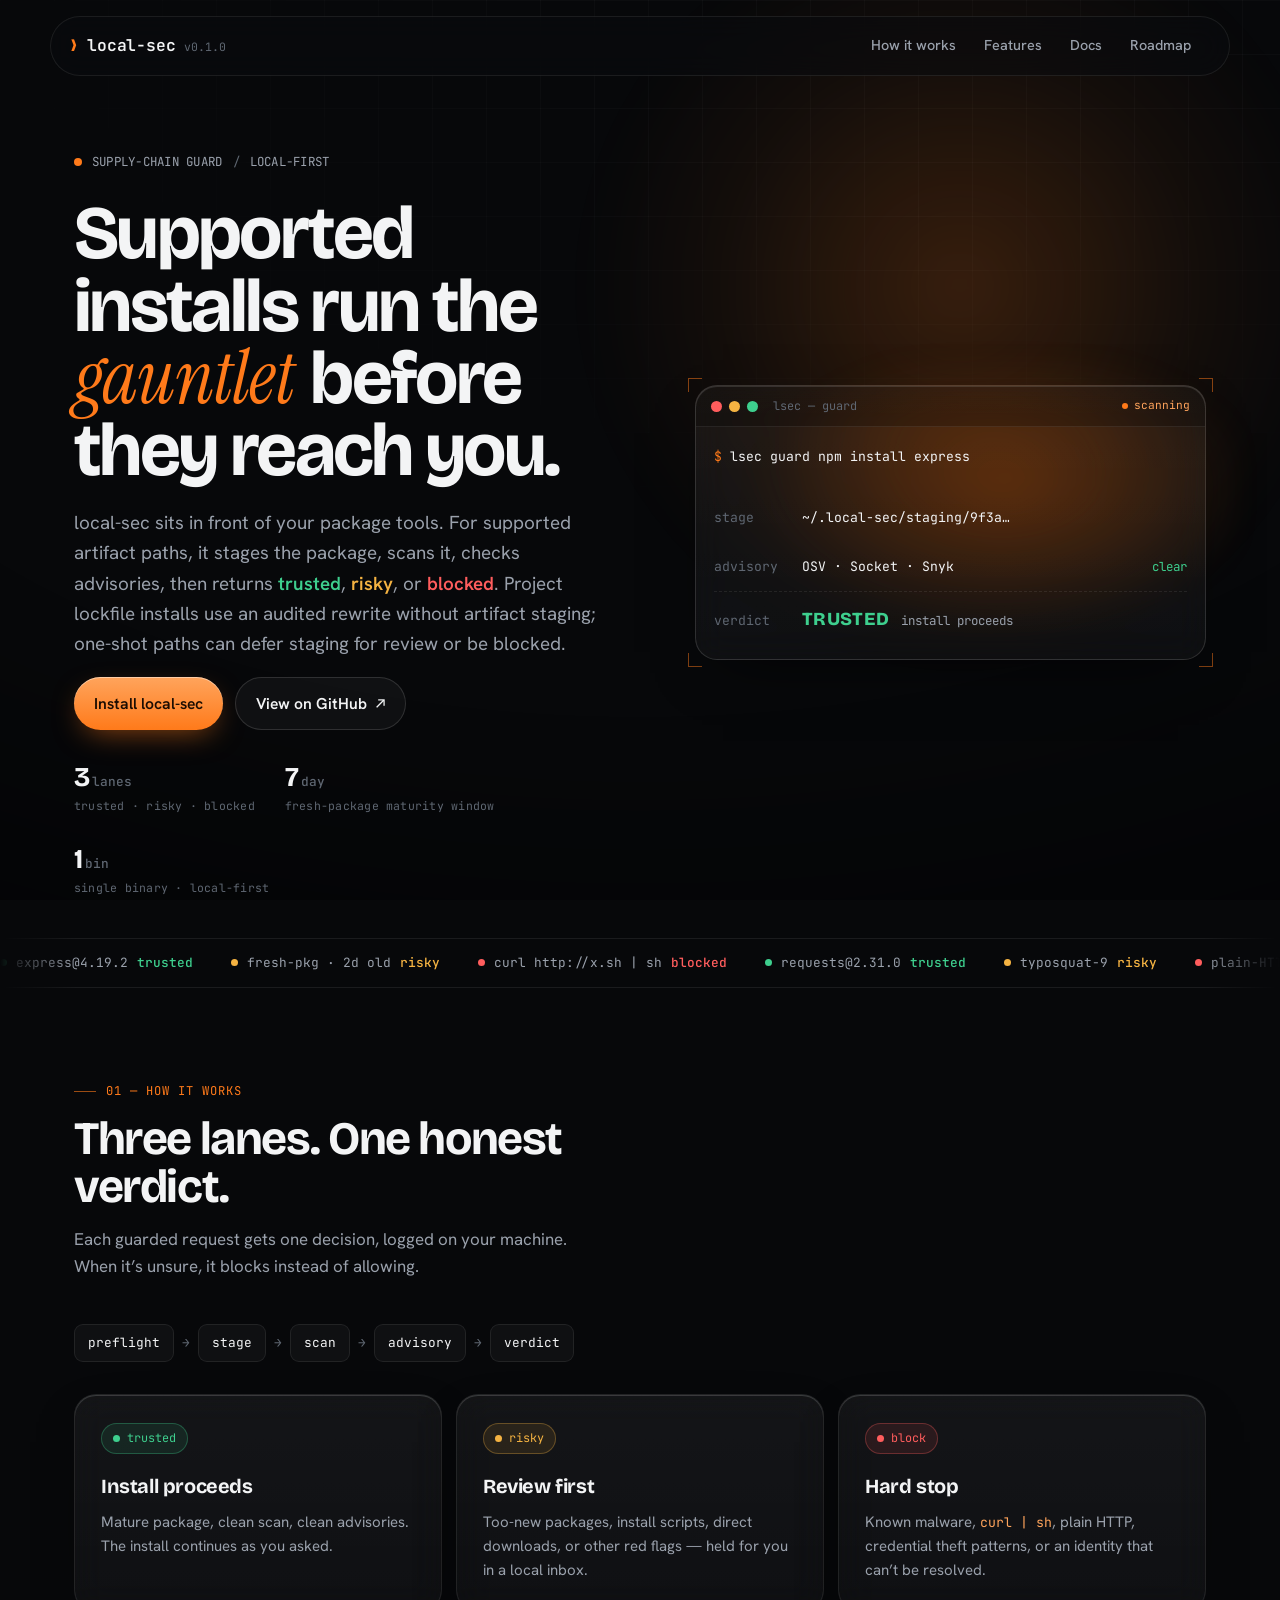
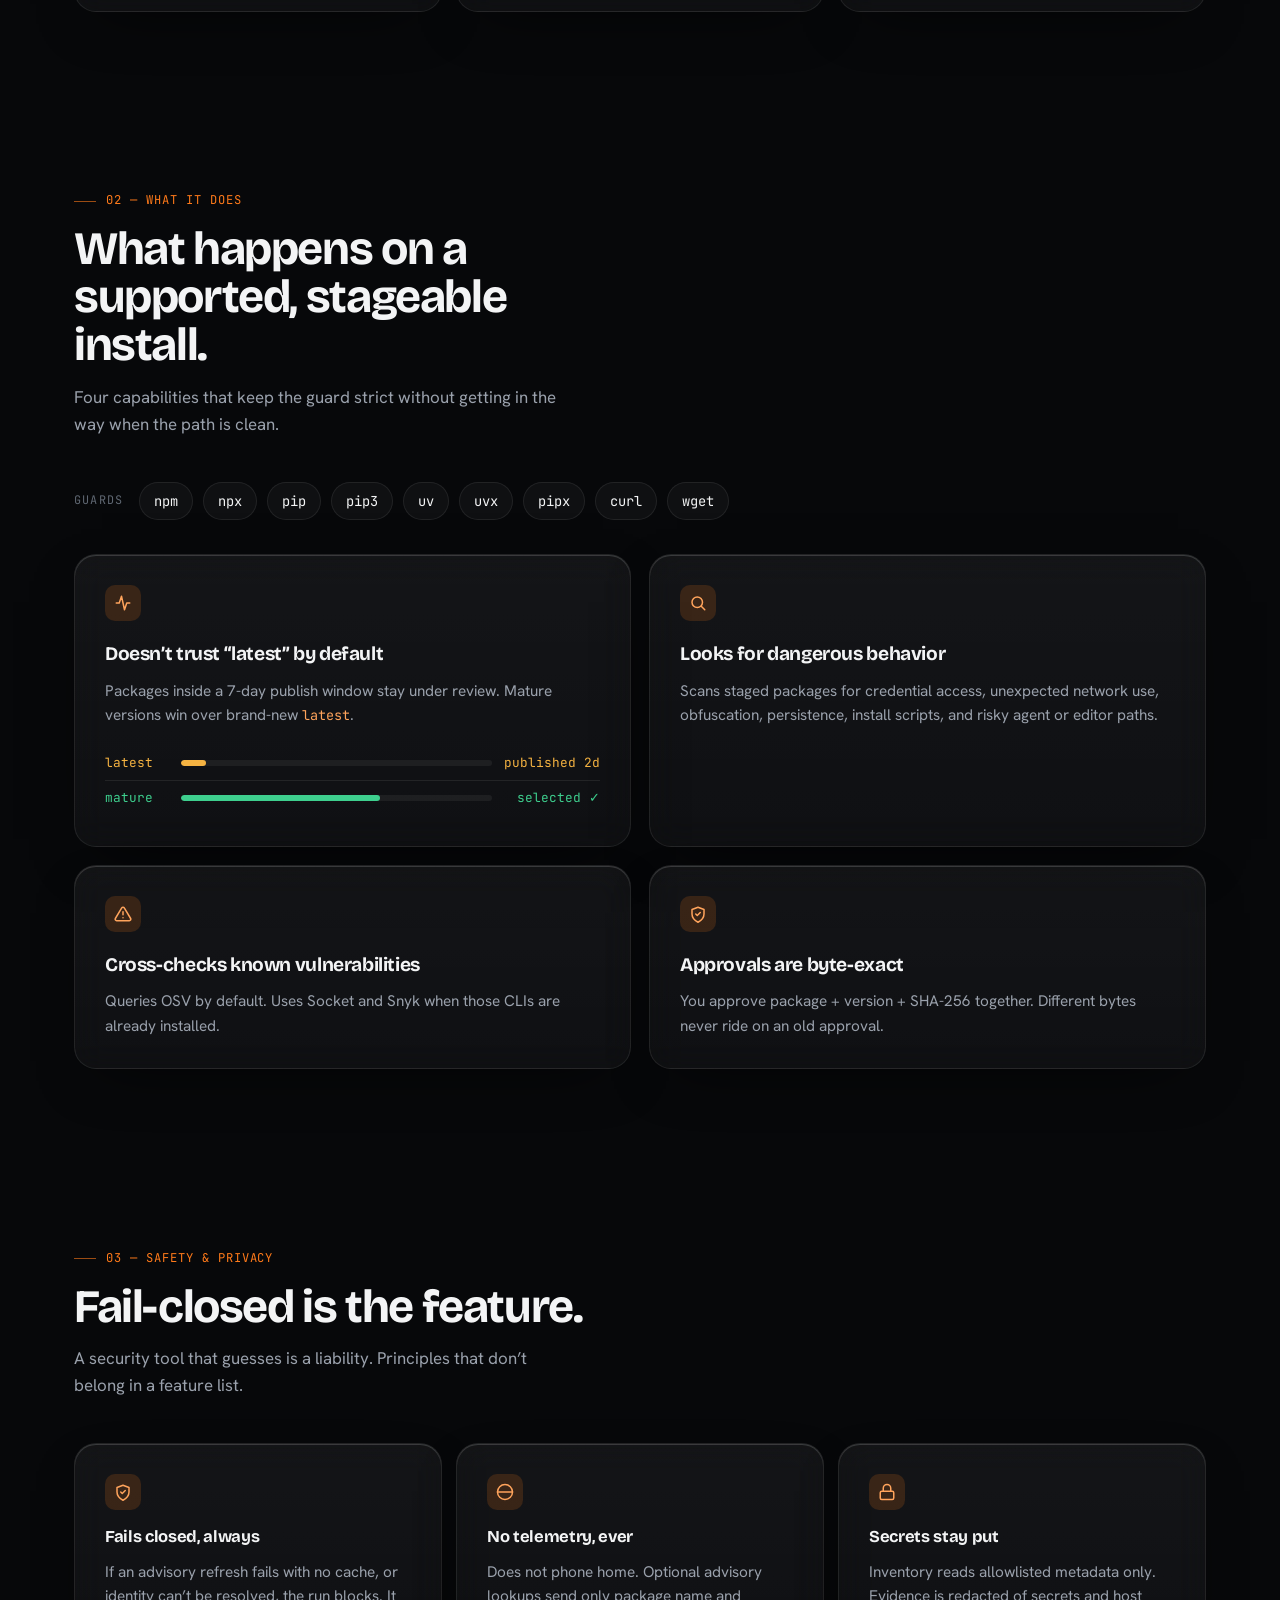
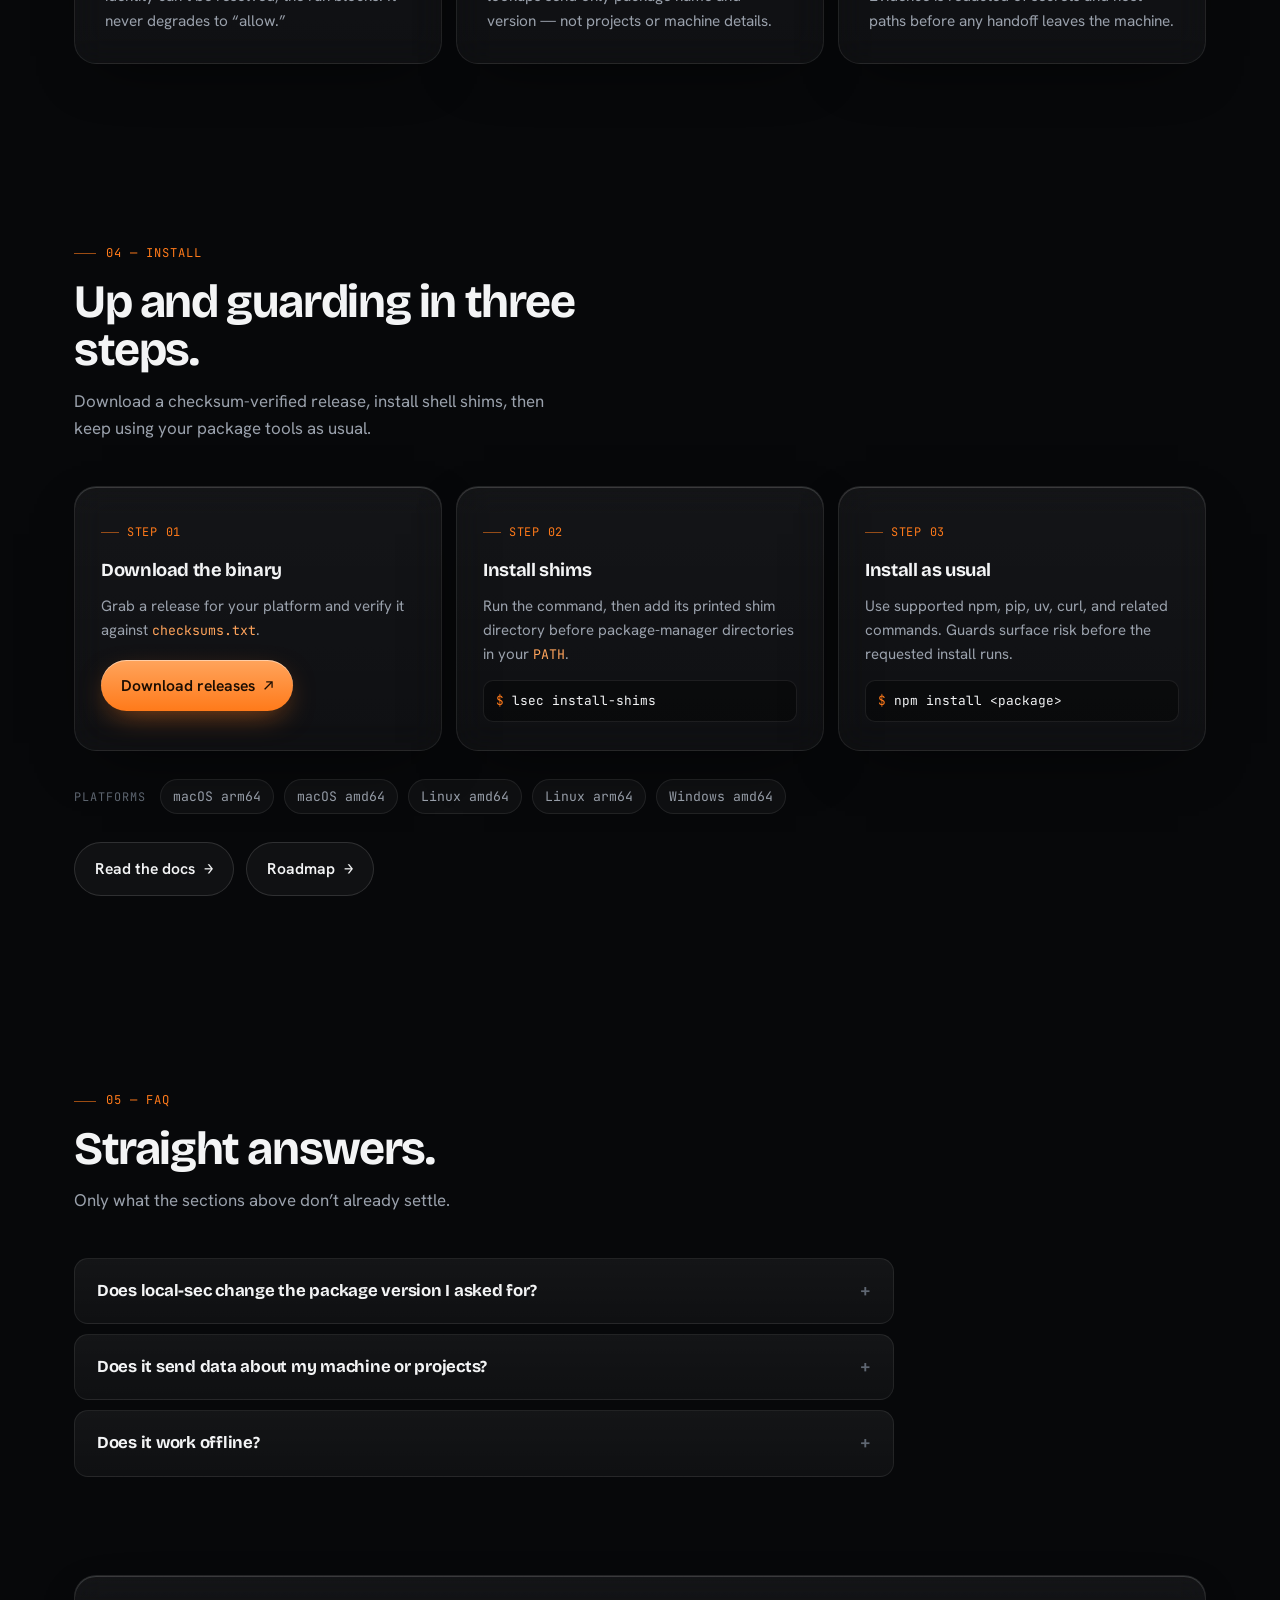
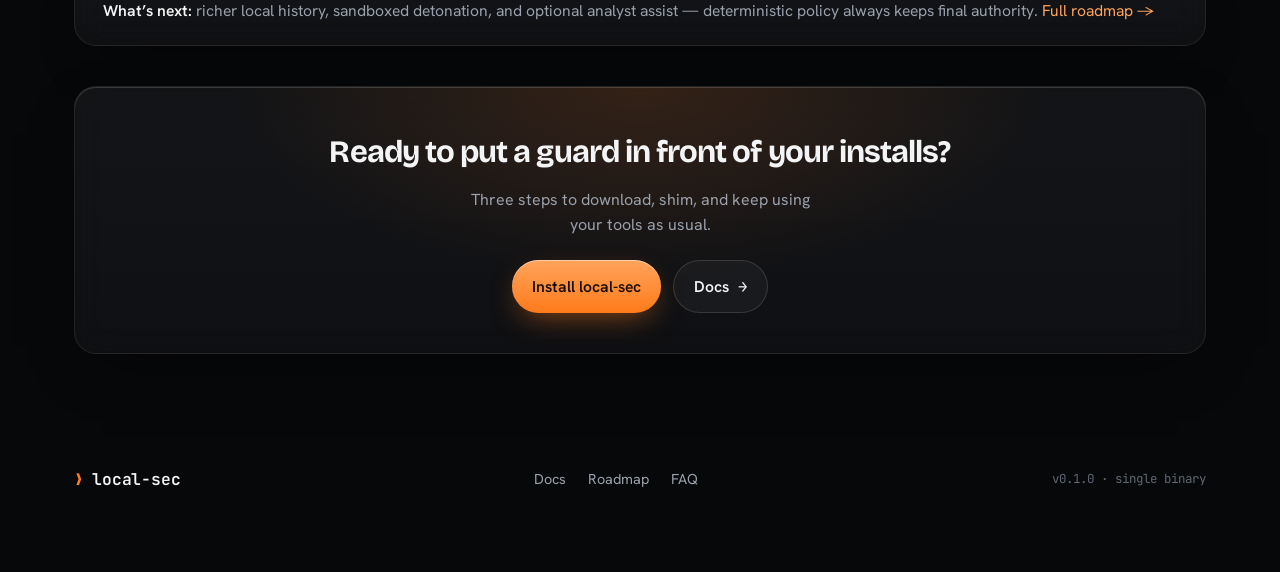
==== commit fe14bb2e: "Clarify local guard boundaries" ====
--- a/site/index.html
+++ b/site/index.html
@@ -4,7 +4,7 @@
 <meta charset="utf-8" />
 <meta name="viewport" content="width=device-width, initial-scale=1" />
 <title>local-sec — package installs, checked before they run</title>
-<meta name="description" content="local-sec intercepts npm, pip, uv, curl, and more before they touch your machine. Stages the real package, scans it, checks advisories, then returns trusted, risky, or blocked — locally, fail-closed, no telemetry." />
+<meta name="description" content="local-sec evaluates supported npm, pip, uv, curl, and more before the requested install runs. It stages supported artifact paths, scans them, checks advisories, then returns trusted, risky, or blocked — locally, fail-closed, no telemetry." />
 <meta name="color-scheme" content="dark" />
 <meta name="theme-color" content="#07080a" />
 <link rel="icon" href="data:image/svg+xml,%3Csvg xmlns='http://www.w3.org/2000/svg' viewBox='0 0 24 24' fill='none' stroke='%23ff7a1a' stroke-width='2.2' stroke-linecap='round' stroke-linejoin='round'%3E%3Cpath d='M12 2 4 5v6c0 5 3.4 8.5 8 11 4.6-2.5 8-6 8-11V5l-8-3Z'/%3E%3Cpath d='m8.5 12 2.5 2.5 4.5-4.5'/%3E%3C/svg%3E" />
@@ -12,7 +12,7 @@
 <link rel="preconnect" href="https://fonts.gstatic.com" crossorigin>
 <link href="https://fonts.googleapis.com/css2?family=Bricolage+Grotesque:opsz,wght@12..96,600;12..96,700;12..96,800&family=Hanken+Grotesk:wght@400;500;600;700&family=Instrument+Serif:ital@0;1&family=JetBrains+Mono:wght@400;500;600&display=swap" rel="stylesheet">
 <meta property="og:title" content="local-sec — package installs, checked before they run" />
-<meta property="og:description" content="A local-first supply-chain guard for developer installs. Stages, scans, and advisory-checks packages — then trusted, risky, or blocked. Fail-closed, no telemetry." />
+<meta property="og:description" content="A local-first supply-chain guard for developer installs. It stages supported artifact paths, scans, and advisory-checks — then trusted, risky, or blocked. Fail-closed, no telemetry." />
 <meta property="og:type" content="website" />
 <style>
   :root {
@@ -419,8 +419,8 @@
       <div class="hero-grid">
         <div class="hero-text">
           <div class="kicker reveal"><span class="pulse"></span> SUPPLY-CHAIN GUARD <span class="bar-sep">/</span> LOCAL-FIRST</div>
-          <h1 class="display reveal d1">Every install runs the <em>gauntlet</em> before it reaches you.</h1>
-          <p class="lede reveal d2">local-sec sits in front of your package tools. It stages the real install, scans it, checks advisories, then returns <strong style="color:var(--trusted);font-weight:600">trusted</strong>, <strong style="color:var(--risky);font-weight:600">risky</strong>, or <strong style="color:var(--block);font-weight:600">blocked</strong> — on your machine, with no SaaS agent in the loop.</p>
+          <h1 class="display reveal d1">Supported installs run the <em>gauntlet</em> before they reach you.</h1>
+          <p class="lede reveal d2">local-sec sits in front of your package tools. For supported artifact paths, it stages the package, scans it, checks advisories, then returns <strong style="color:var(--trusted);font-weight:600">trusted</strong>, <strong style="color:var(--risky);font-weight:600">risky</strong>, or <strong style="color:var(--block);font-weight:600">blocked</strong>. Project lockfile installs use an audited rewrite without artifact staging; one-shot paths can defer staging for review or be blocked.</p>
           <div class="cta-row reveal d3">
             <a class="btn btn-primary" href="#install">Install local-sec</a>
             <a class="btn btn-ghost" id="hero-github" href="https://github.com/rutts29/local-sec" target="_blank" rel="noopener">View on GitHub <span class="arr">↗</span></a>
@@ -456,7 +456,7 @@
       <div class="sec-head reveal">
         <div class="sec-kick">01 — How it works</div>
         <h2 class="sec-title">Three lanes. One honest verdict.</h2>
-        <p class="sec-sub">Every install gets exactly one decision, logged on your machine. When it’s unsure, it blocks instead of allowing.</p>
+        <p class="sec-sub">Each guarded request gets one decision, logged on your machine. When it’s unsure, it blocks instead of allowing.</p>
       </div>
       <div class="pipe reveal" style="margin-top:0;margin-bottom:32px">
         <span class="step">preflight</span><span class="arr">→</span>
@@ -477,7 +477,7 @@
     <div class="wrap">
       <div class="sec-head reveal">
         <div class="sec-kick">02 — What it does</div>
-        <h2 class="sec-title">What happens before every install.</h2>
+        <h2 class="sec-title">What happens on a supported, stageable install.</h2>
         <p class="sec-sub">Four capabilities that keep the guard strict without getting in the way when the path is clean.</p>
       </div>
 
@@ -556,13 +556,13 @@
         <div class="step-card glass sheen reveal d1">
           <div class="num">STEP 02</div>
           <h3>Install shims</h3>
-          <p>Put <code>lsec</code> on your <code>PATH</code>, then enable guards for your package tools.</p>
+          <p>Run the command, then add its printed shim directory before package-manager directories in your <code>PATH</code>.</p>
           <span class="cmd"><span class="p">$</span> lsec install-shims</span>
         </div>
         <div class="step-card glass sheen reveal d2">
           <div class="num">STEP 03</div>
           <h3>Install as usual</h3>
-          <p>Keep using npm, pip, uv, curl, and the rest. Guards surface risk before packages run.</p>
+          <p>Use supported npm, pip, uv, curl, and related commands. Guards surface risk before the requested install runs.</p>
           <span class="cmd"><span class="p">$</span> npm install &lt;package&gt;</span>
         </div>
       </div>
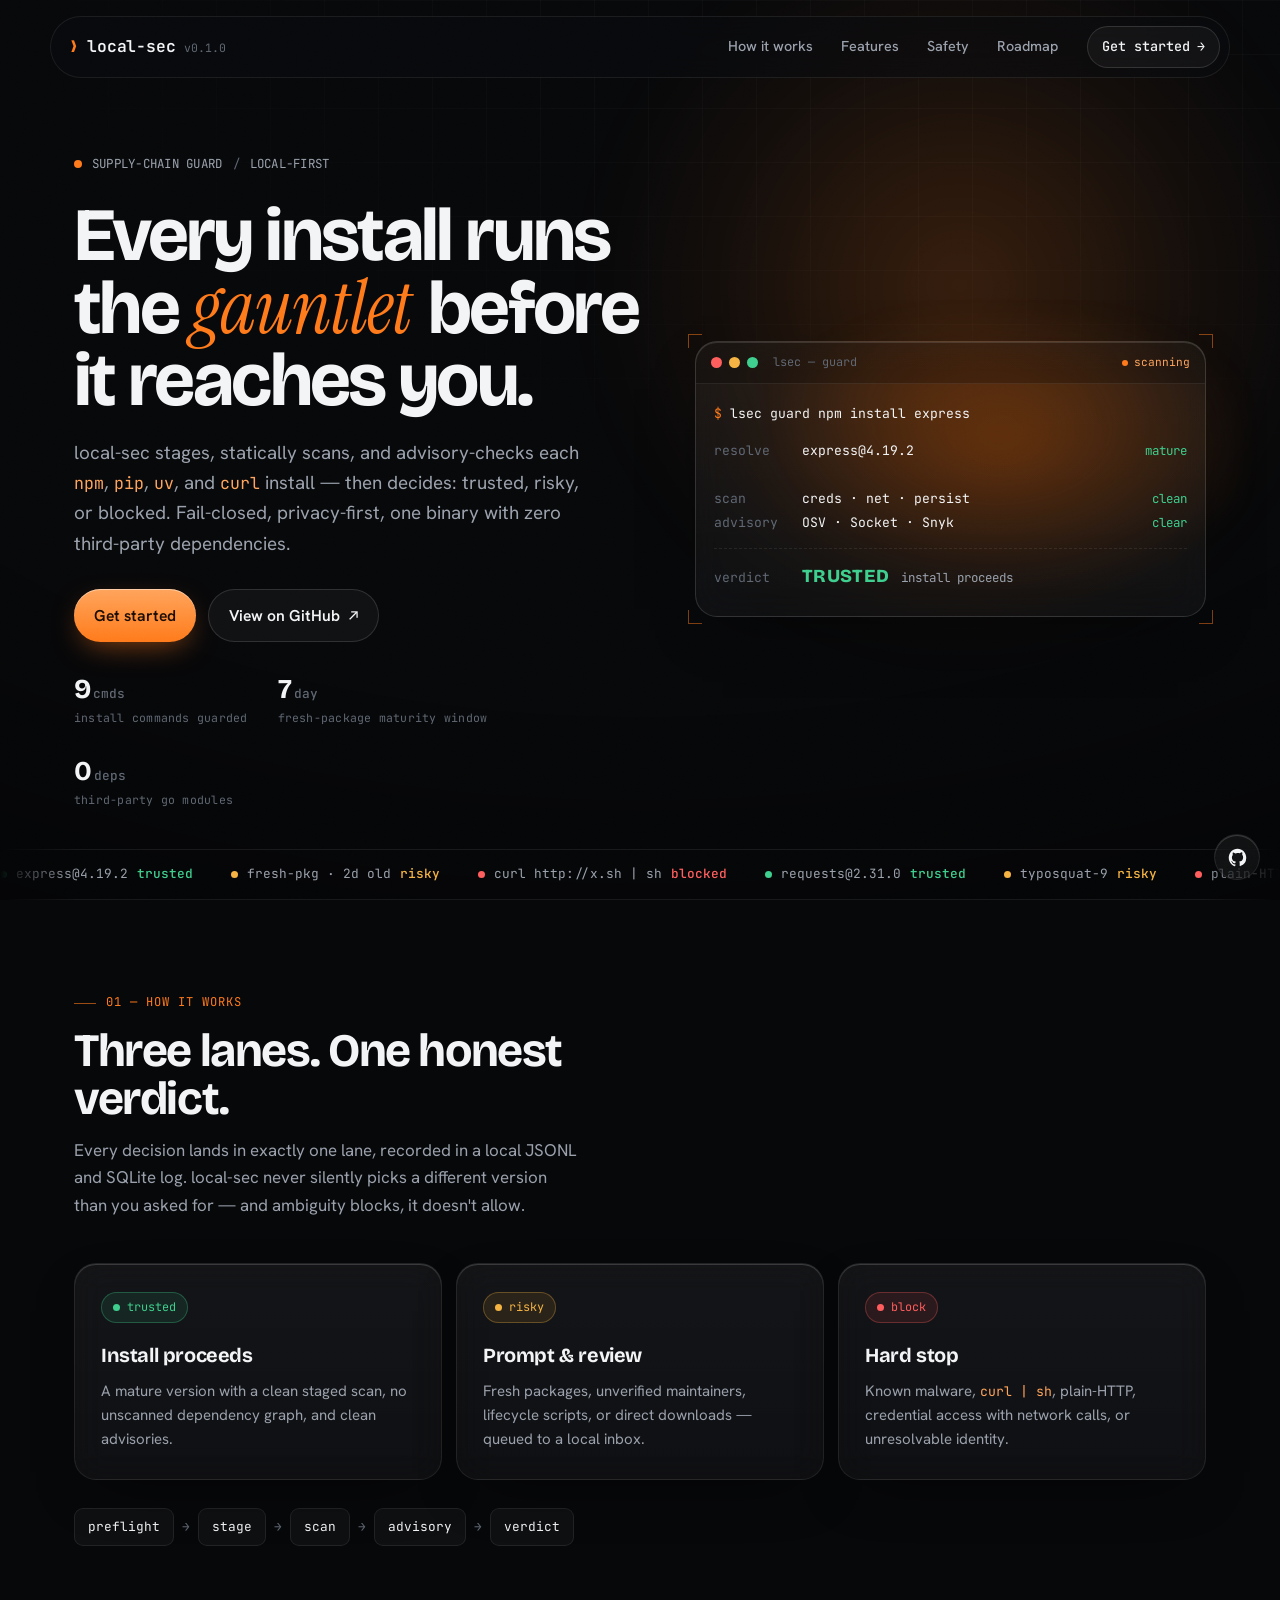
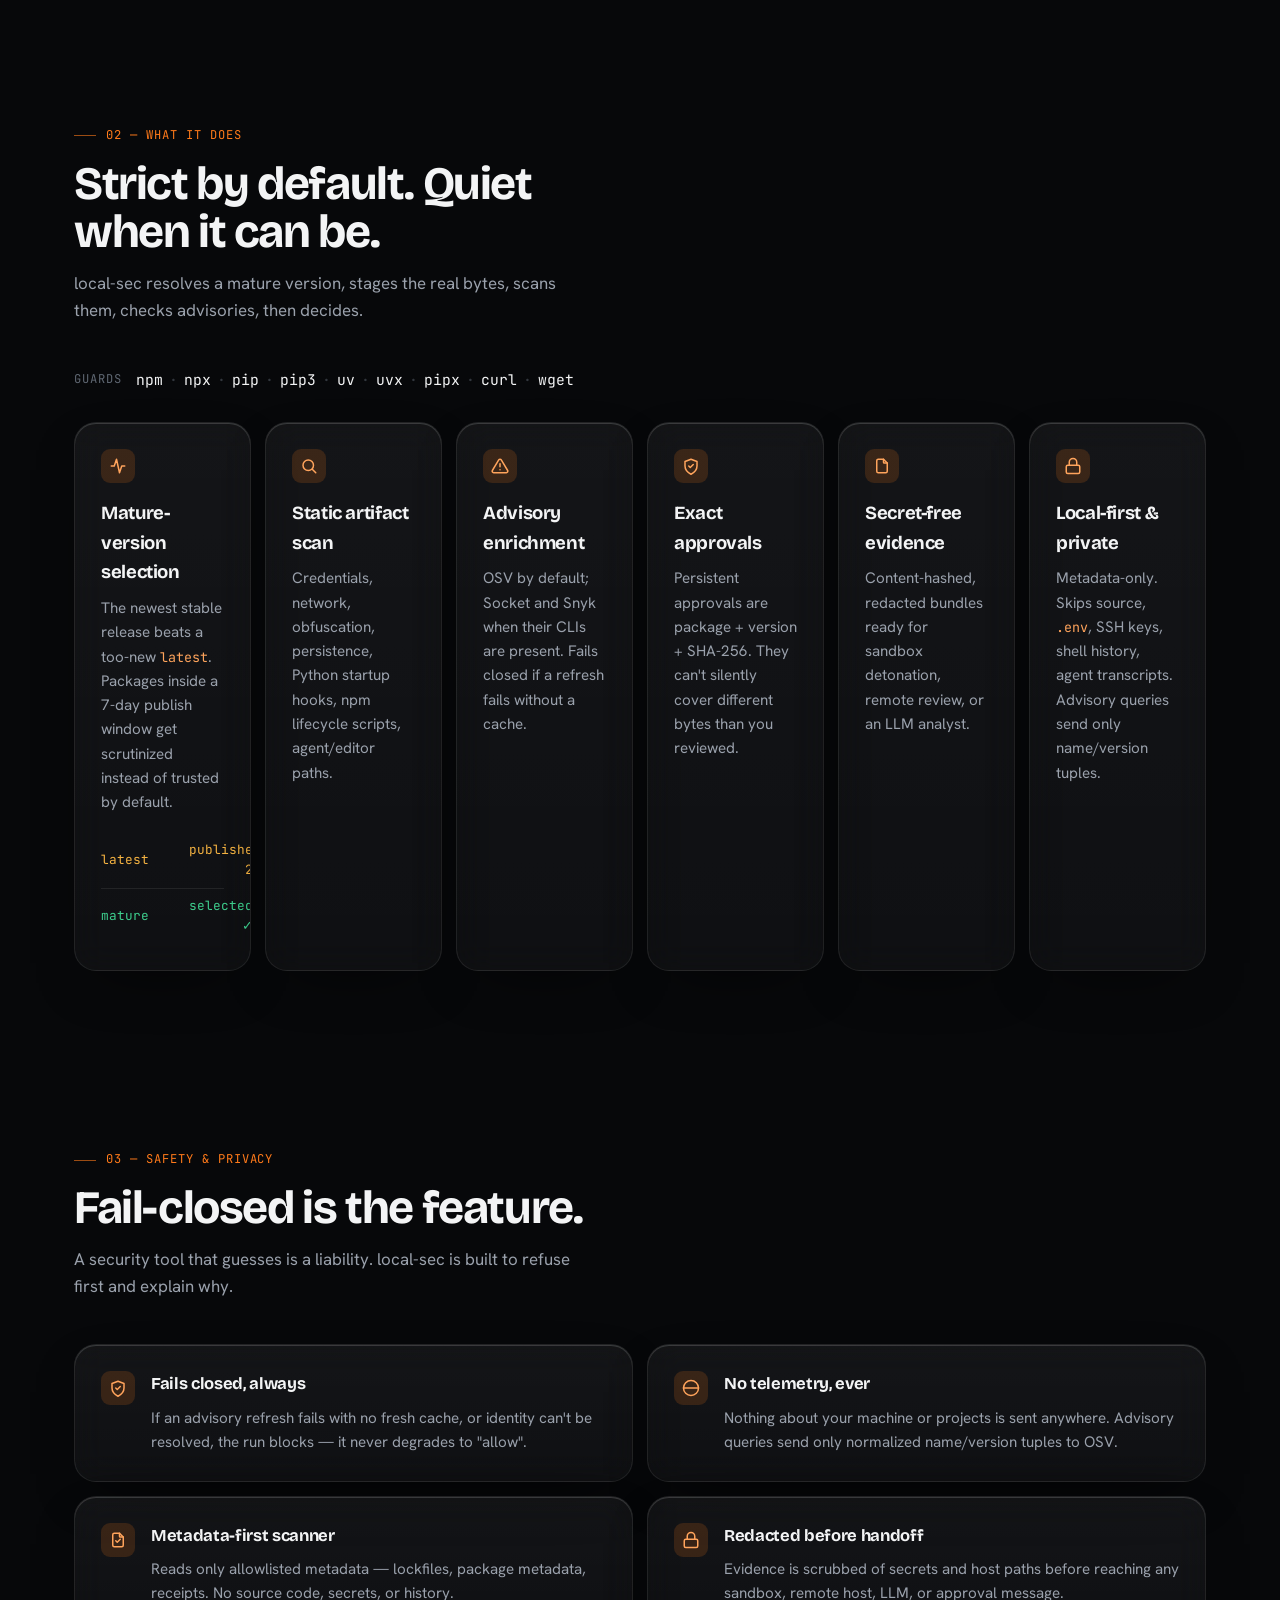
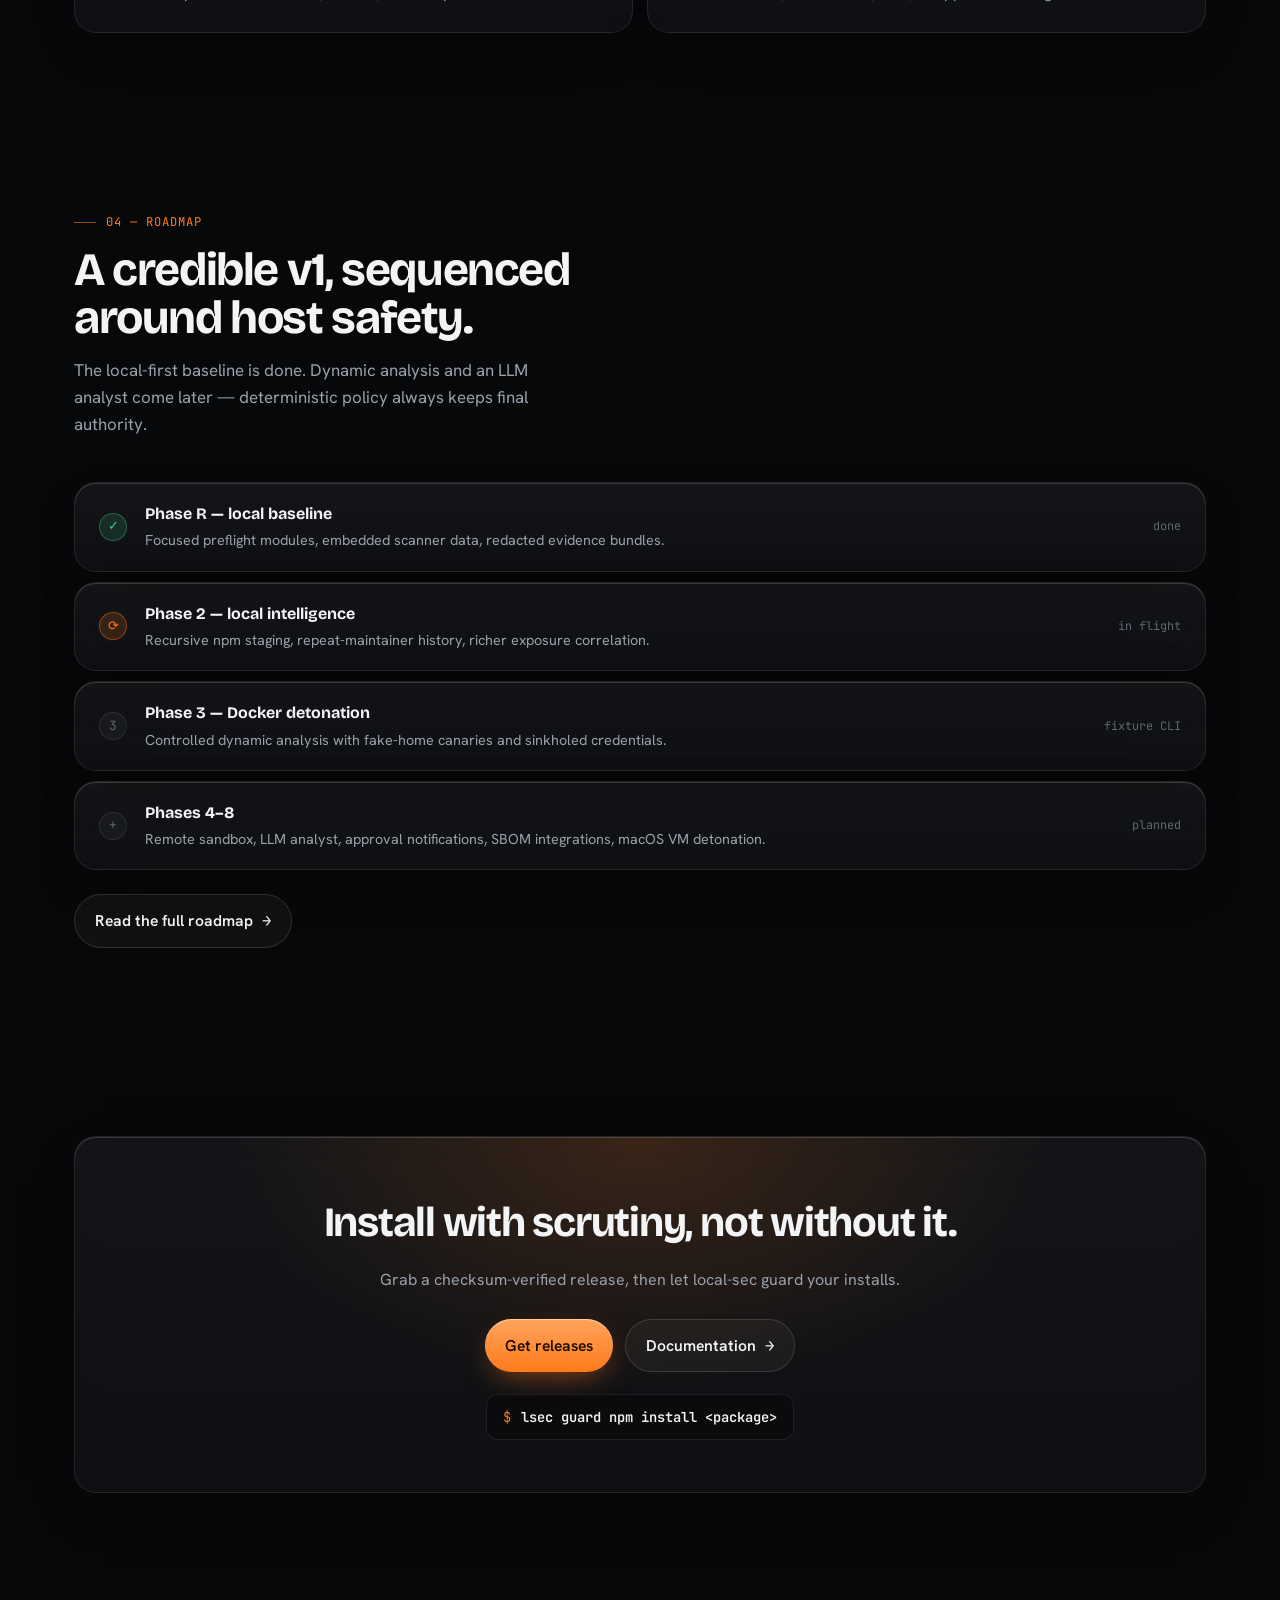
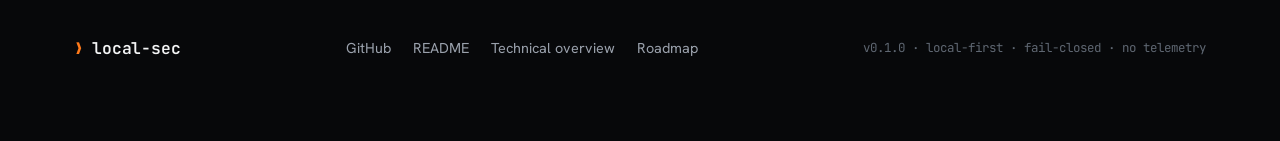
==== commit 62eecbb6: "Preserve LocalSec Codex checkpoint" ====
--- a/site/index.html
+++ b/site/index.html
@@ -3,16 +3,16 @@
 <head>
 <meta charset="utf-8" />
 <meta name="viewport" content="width=device-width, initial-scale=1" />
-<title>local-sec — package installs, checked before they run</title>
-<meta name="description" content="local-sec evaluates supported npm, pip, uv, curl, and more before the requested install runs. It stages supported artifact paths, scans them, checks advisories, then returns trusted, risky, or blocked — locally, fail-closed, no telemetry." />
+<title>local-sec — every install runs the gauntlet</title>
+<meta name="description" content="local-sec stages, scans, and advisory-checks every npm, pip, uv, and curl install before it touches your machine. Local-first, fail-closed, single binary, zero dependencies." />
 <meta name="color-scheme" content="dark" />
 <meta name="theme-color" content="#07080a" />
 <link rel="icon" href="data:image/svg+xml,%3Csvg xmlns='http://www.w3.org/2000/svg' viewBox='0 0 24 24' fill='none' stroke='%23ff7a1a' stroke-width='2.2' stroke-linecap='round' stroke-linejoin='round'%3E%3Cpath d='M12 2 4 5v6c0 5 3.4 8.5 8 11 4.6-2.5 8-6 8-11V5l-8-3Z'/%3E%3Cpath d='m8.5 12 2.5 2.5 4.5-4.5'/%3E%3C/svg%3E" />
 <link rel="preconnect" href="https://fonts.googleapis.com">
 <link rel="preconnect" href="https://fonts.gstatic.com" crossorigin>
 <link href="https://fonts.googleapis.com/css2?family=Bricolage+Grotesque:opsz,wght@12..96,600;12..96,700;12..96,800&family=Hanken+Grotesk:wght@400;500;600;700&family=Instrument+Serif:ital@0;1&family=JetBrains+Mono:wght@400;500;600&display=swap" rel="stylesheet">
-<meta property="og:title" content="local-sec — package installs, checked before they run" />
-<meta property="og:description" content="A local-first supply-chain guard for developer installs. It stages supported artifact paths, scans, and advisory-checks — then trusted, risky, or blocked. Fail-closed, no telemetry." />
+<meta property="og:title" content="local-sec — every install runs the gauntlet" />
+<meta property="og:description" content="A local-first supply-chain guard. Stages, scans, and advisory-checks every npm, pip, uv, and curl install — fail-closed, privacy-first." />
 <meta property="og:type" content="website" />
 <style>
   :root {
@@ -57,7 +57,7 @@
   :focus-visible { outline: 2px solid var(--sig); outline-offset: 3px; border-radius: 4px; }
   code { font-family: var(--mono); font-size: 0.88em; color: var(--sig-2); }
 
-  /* ---------- atmosphere: focal glow + grid + vignette ---------- */
+  /* ---------- atmosphere: one focal glow + grid + grain + vignette ---------- */
   .atmos { position: fixed; inset: 0; z-index: -2; pointer-events: none; }
   .atmos .glow {
     position: absolute; top: -18vh; right: -10vw;
@@ -77,6 +77,11 @@
     position: fixed; inset: 0; z-index: -1; pointer-events: none;
     background: radial-gradient(ellipse 120% 90% at 50% 30%, transparent 55%, rgba(0,0,0,0.55) 100%);
   }
+  .grain {
+    position: fixed; inset: 0; z-index: 100; pointer-events: none; opacity: 0.045; mix-blend-mode: overlay;
+    background-image: url("data:image/svg+xml,%3Csvg xmlns='http://www.w3.org/2000/svg' width='140' height='140'%3E%3Cfilter id='n'%3E%3CfeTurbulence type='fractalNoise' baseFrequency='0.85' numOctaves='2' stitchTiles='stitch'/%3E%3C/filter%3E%3Crect width='100%25' height='100%25' filter='url(%23n)'/%3E%3C/svg%3E");
+  }
+
   /* ---------- glass / panel material ---------- */
   .glass {
     position: relative;
@@ -91,25 +96,11 @@
   .sheen { overflow: hidden; }
   .sheen::after {
     content: ""; position: absolute; inset: 0; border-radius: inherit; pointer-events: none;
-    background: linear-gradient(
-      100deg,
-      transparent 0%,
-      rgba(255,255,255,0.05) 50%,
-      transparent 100%
-    );
-    background-size: 40% 100%;
-    background-repeat: no-repeat;
-    background-position: -40% 0;
-    opacity: 0;
-  }
-  .sheen:hover::after {
-    opacity: 1;
-    animation: sweep 1.15s linear forwards;
-  }
-  @keyframes sweep {
-    from { background-position: -40% 0; }
-    to   { background-position: 140% 0; }
-  }
+    background: linear-gradient(120deg, transparent 32%, rgba(255,255,255,0.10) 47%, transparent 60%);
+    background-size: 240% 100%; background-position: 160% 0; opacity: 0; transition: opacity .45s ease;
+  }
+  .sheen:hover::after { opacity: 1; animation: sweep 1.5s ease; }
+  @keyframes sweep { to { background-position: -160% 0; } }
 
   /* ---------- layout ---------- */
   .wrap { max-width: var(--maxw); margin: 0 auto; padding: 0 24px; }
@@ -134,14 +125,9 @@
   .nav-cta {
     display: inline-flex; align-items: center; gap: 7px; font-family: var(--mono); font-size: 0.84rem; font-weight: 500;
     padding: 9px 14px; border-radius: 999px; color: var(--text); border: 1px solid var(--line-2); background: rgba(255,255,255,0.04);
-    max-width: 0; padding-left: 0; padding-right: 0; margin: 0; border-width: 0; overflow: hidden; opacity: 0;
-    pointer-events: none; white-space: nowrap;
-    transition: max-width .35s ease, opacity .25s ease, padding .35s ease, border-color .2s, background .2s, transform .15s, margin .35s ease;
-  }
-  .nav-cta.is-on {
-    max-width: 160px; padding: 9px 14px; border-width: 1px; opacity: 1; pointer-events: auto; margin: 0;
-  }
-  .nav-cta.is-on:hover { border-color: var(--sig); color: var(--sig-2); transform: translateY(-1px); }
+    transition: border-color .2s, background .2s, transform .15s;
+  }
+  .nav-cta:hover { border-color: var(--sig); color: var(--sig-2); transform: translateY(-1px); }
 
   .btn { display: inline-flex; align-items: center; gap: 9px; font-weight: 600; font-size: 0.98rem; padding: 13px 20px; border-radius: 999px; cursor: pointer; transition: transform .15s, box-shadow .2s, background .2s, border-color .2s; white-space: nowrap; }
   .btn-primary { color: #1b0d02; background: linear-gradient(180deg, var(--sig-2), var(--sig)); box-shadow: 0 10px 30px -10px rgba(255,122,26,0.6), inset 0 1px 0 rgba(255,255,255,0.45); }
@@ -162,9 +148,7 @@
     line-height: 0.96; letter-spacing: -0.035em; margin: 0 0 22px;
   }
   h1.display em { font-family: var(--serif); font-style: italic; font-weight: 400; color: var(--sig); letter-spacing: -0.01em; padding-right: 0.04em; }
-  .lede { font-size: clamp(1.04rem, 1.6vw, 1.18rem); color: var(--muted); max-width: 48ch; margin: 0 0 18px; }
-  .problem { font-size: 0.95rem; color: var(--faint); max-width: 48ch; margin: 0 0 28px; line-height: 1.55; }
-  .problem strong { color: var(--muted); font-weight: 600; }
+  .lede { font-size: clamp(1.04rem, 1.6vw, 1.18rem); color: var(--muted); max-width: 46ch; margin: 0 0 30px; }
   .cta-row { display: flex; flex-wrap: wrap; gap: 12px; margin-bottom: 34px; }
   .stats { display: flex; gap: 30px; flex-wrap: wrap; }
   .stat .n { font-family: var(--display); font-weight: 700; font-size: 1.7rem; color: var(--text); line-height: 1; }
@@ -230,18 +214,22 @@
   .sec-sub { color: var(--muted); font-size: 1.06rem; margin-top: 14px; max-width: 56ch; }
 
   /* guarded band */
-  .guarded { display: flex; flex-wrap: wrap; align-items: center; gap: 10px; }
-  .guarded .lbl { color: var(--faint); margin-right: 6px; font-family: var(--mono); font-size: 0.74rem; text-transform: uppercase; letter-spacing: 0.1em; }
-  .guarded .chip { font-family: var(--mono); font-size: 0.86rem; color: var(--text); padding: 7px 14px; border-radius: 999px; background: var(--surface); border: 1px solid var(--line); transition: border-color .2s, color .2s; }
-  .guarded .chip:hover { border-color: var(--sig); color: var(--sig-2); }
-
-  /* feature grid */
-  .bento { display: grid; grid-template-columns: repeat(2, 1fr); gap: 18px; }
-  .card { padding: 30px; transition: transform .25s ease, border-color .25s; display: flex; flex-direction: column; }
+  .guarded { display: flex; flex-wrap: wrap; align-items: center; gap: 8px 4px; font-family: var(--mono); font-size: 0.92rem; color: var(--muted); }
+  .guarded .lbl { color: var(--faint); margin-right: 8px; font-size: 0.76rem; text-transform: uppercase; letter-spacing: 0.08em; }
+  .guarded span.cmd { color: var(--text); padding: 0 2px; }
+  .guarded .sep { color: var(--faint); opacity: 0.5; }
+
+  /* bento feature grid */
+  .bento { display: grid; grid-template-columns: repeat(6, 1fr); gap: 14px; }
+  .card { padding: 26px; transition: transform .25s ease, border-color .25s; display: flex; flex-direction: column; }
   .card:hover { transform: translateY(-3px); border-color: var(--line-2); }
-  .card .ic { width: 36px; height: 36px; border-radius: 10px; display: grid; place-items: center; background: var(--sig-d); color: var(--sig-2); margin-bottom: 18px; }
-  .card h3 { font-family: var(--display); font-weight: 700; font-size: 1.2rem; letter-spacing: -0.02em; margin: 0 0 9px; }
-  .card p { color: var(--muted); margin: 0; font-size: 0.96rem; }
+  .card .ic { width: 34px; height: 34px; border-radius: 9px; display: grid; place-items: center; background: var(--sig-d); color: var(--sig-2); margin-bottom: 16px; }
+  .card h3 { font-family: var(--display); font-weight: 700; font-size: 1.16rem; letter-spacing: -0.02em; margin: 0 0 8px; }
+  .card p { color: var(--muted); margin: 0; font-size: 0.95rem; }
+  .card .span2 { grid-column: span 2; }
+  .card .span3 { grid-column: span 3; }
+  .card .span4 { grid-column: span 4; }
+  .card .row2 { grid-row: span 2; }
   /* featured card with version diagram */
   .feat-ver .vd { margin-top: auto; padding-top: 18px; }
   .feat-ver .vd-row { display: flex; align-items: center; gap: 12px; font-family: var(--mono); font-size: 0.8rem; padding: 7px 0; border-top: 1px solid var(--line); }
@@ -268,75 +256,30 @@
   .pipe .arr { color: var(--faint); }
 
   /* safety */
-  .safety { display: grid; grid-template-columns: repeat(3, 1fr); gap: 14px; }
-  .safety .card { flex-direction: column; gap: 0; align-items: flex-start; }
-  .safety .card .ic { margin-bottom: 14px; flex: none; }
+  .safety { display: grid; grid-template-columns: repeat(2, 1fr); gap: 14px; }
+  .safety .card { flex-direction: row; gap: 16px; align-items: flex-start; }
+  .safety .card .ic { margin-bottom: 0; flex: none; }
   .safety .card h3 { font-size: 1.04rem; }
   .safety .card .txt p { margin-top: 4px; }
 
-  /* next strip */
-  .next-strip {
-    display: flex; flex-wrap: wrap; align-items: center; gap: 16px 28px;
-    padding: 22px 28px; border-radius: var(--radius-lg);
-  }
-  .next-strip p { margin: 0; color: var(--muted); font-size: 0.98rem; flex: 1; min-width: 240px; }
-  .next-strip p strong { color: var(--text); font-weight: 600; }
-  .next-strip a { flex: none; }
-
-  /* install steps */
-  .steps { display: grid; grid-template-columns: repeat(3, 1fr); gap: 14px; margin-bottom: 28px; }
-  .step-card { padding: 28px 26px; }
-  .step-card .num {
-    font-family: var(--mono); font-size: 0.74rem; color: var(--sig); letter-spacing: 0.06em;
-    margin-bottom: 14px; display: inline-flex; align-items: center; gap: 8px;
-  }
-  .step-card .num::before { content: ""; width: 18px; height: 1px; background: var(--sig); opacity: 0.55; }
-  .step-card h3 { font-family: var(--display); font-weight: 700; font-size: 1.15rem; letter-spacing: -0.02em; margin: 0 0 8px; }
-  .step-card p { color: var(--muted); margin: 0 0 14px; font-size: 0.94rem; }
-  .step-card .cmd {
-    display: block; font-family: var(--mono); font-size: 0.8rem; color: var(--text);
-    padding: 10px 12px; border-radius: 10px; background: rgba(0,0,0,0.35); border: 1px solid var(--line);
-    word-break: break-all;
-  }
-  .step-card .cmd .p { color: var(--sig); }
-  .plat { display: flex; flex-wrap: wrap; align-items: center; gap: 10px; margin-top: 8px; }
-  .plat .lbl { font-family: var(--mono); font-size: 0.74rem; color: var(--faint); text-transform: uppercase; letter-spacing: 0.08em; margin-right: 4px; }
-  .plat .chip { font-family: var(--mono); font-size: 0.82rem; color: var(--muted); padding: 6px 12px; border-radius: 999px; border: 1px solid var(--line); background: var(--surface); }
-
-  /* faq */
-  .faq { display: flex; flex-direction: column; gap: 10px; max-width: 820px; }
-  .faq details {
-    padding: 18px 22px; border-radius: var(--radius); border: 1px solid var(--line);
-    background: linear-gradient(180deg, var(--surface-2), var(--surface));
-    transition: border-color .2s;
-  }
-  .faq details[open] { border-color: var(--line-2); }
-  .faq summary {
-    cursor: pointer; font-family: var(--display); font-weight: 700; font-size: 1.05rem;
-    letter-spacing: -0.015em; list-style: none; display: flex; align-items: center; justify-content: space-between; gap: 16px;
-  }
-  .faq summary::-webkit-details-marker { display: none; }
-  .faq summary::after {
-    content: "+"; font-family: var(--mono); font-weight: 500; color: var(--faint); font-size: 1.1rem; flex: none;
-  }
-  .faq details[open] summary::after { content: "−"; color: var(--sig); }
-  .faq details p { color: var(--muted); margin: 12px 0 0; font-size: 0.96rem; line-height: 1.6; }
-  .faq details p code { font-size: 0.88em; }
-
-  /* slim closer */
-  .band {
-    padding: 40px 36px; text-align: center; position: relative; overflow: hidden;
-  }
-  .band::before {
-    content: ""; position: absolute; inset: 0; z-index: -1;
-    background: radial-gradient(ellipse 60% 120% at 50% 0%, rgba(255,122,26,0.14), transparent 60%);
-  }
-  .band h2 {
-    font-family: var(--display); font-weight: 700;
-    font-size: clamp(1.45rem, 2.8vw, 1.95rem); letter-spacing: -0.03em; margin: 0 0 10px;
-  }
-  .band p { color: var(--muted); margin: 0 0 22px; max-width: 40ch; margin-left: auto; margin-right: auto; font-size: 1rem; }
-  .band .cta-row { justify-content: center; margin-bottom: 0; }
+  /* roadmap */
+  .phases { display: flex; flex-direction: column; gap: 10px; }
+  .phase { display: flex; align-items: center; gap: 18px; padding: 18px 24px; }
+  .phase .st { font-family: var(--mono); font-size: 0.8rem; width: 28px; height: 28px; border-radius: 50%; display: grid; place-items: center; flex: none; }
+  .phase.done .st { background: rgba(62,207,142,0.14); color: var(--trusted); border: 1px solid rgba(62,207,142,0.35); }
+  .phase.now .st { background: var(--sig-d); color: var(--sig); border: 1px solid rgba(255,122,26,0.4); }
+  .phase.next .st { background: var(--surface); color: var(--faint); border: 1px solid var(--line); }
+  .phase h3 { font-size: 1rem; margin: 0; font-family: var(--display); font-weight: 700; }
+  .phase p { color: var(--muted); margin: 3px 0 0; font-size: 0.9rem; }
+  .phase .state { margin-left: auto; font-family: var(--mono); font-size: 0.74rem; color: var(--faint); white-space: nowrap; }
+
+  /* cta band */
+  .band { padding: 52px 40px; text-align: center; position: relative; overflow: hidden; }
+  .band::before { content: ""; position: absolute; inset: 0; z-index: -1; background: radial-gradient(ellipse 60% 120% at 50% 0%, rgba(255,122,26,0.16), transparent 60%); }
+  .band h2 { font-family: var(--display); font-weight: 700; font-size: clamp(1.8rem, 3.6vw, 2.6rem); letter-spacing: -0.03em; margin: 0 0 12px; }
+  .band p { color: var(--muted); margin: 0 0 26px; }
+  .band .install { margin-top: 22px; display: inline-flex; align-items: center; gap: 10px; font-family: var(--mono); font-size: 0.86rem; color: var(--muted); padding: 11px 16px; border-radius: 11px; background: rgba(0,0,0,0.35); border: 1px solid var(--line); }
+  .band .install .p { color: var(--sig); } .band .install b { color: var(--text); font-weight: 600; }
 
   footer { padding: 56px 0 80px; }
   .foot { display: flex; flex-wrap: wrap; gap: 18px; justify-content: space-between; align-items: center; }
@@ -345,16 +288,10 @@
   .foot-links a:hover { color: var(--sig-2); }
   .foot-meta { font-family: var(--mono); color: var(--faint); font-size: 0.78rem; }
 
-  /* github corner — hidden while hero GitHub CTA is on screen */
-  .gh-corner {
-    position: fixed; right: 20px; bottom: 20px; z-index: 70; width: 46px; height: 46px; border-radius: 50%;
-    padding: 0; display: grid; place-items: center; color: var(--text);
-    opacity: 0; pointer-events: none; transform: translateY(10px) scale(0.92);
-    transition: opacity .28s ease, transform .28s ease, color .2s, border-color .2s;
-  }
-  .gh-corner.is-on { opacity: 1; pointer-events: auto; transform: none; }
+  /* github corner */
+  .gh-corner { position: fixed; right: 20px; bottom: 20px; z-index: 70; width: 46px; height: 46px; border-radius: 50%; padding: 0; display: grid; place-items: center; color: var(--text); transition: transform .18s, color .2s, border-color .2s; }
   .gh-corner svg { width: 21px; height: 21px; display: block; }
-  .gh-corner.is-on:hover { color: var(--sig-2); border-color: var(--sig); transform: translateY(-2px); }
+  .gh-corner:hover { color: var(--sig-2); border-color: var(--sig); transform: translateY(-2px); }
 
   /* reveal motion */
   .reveal { opacity: 0; transform: translateY(20px); transition: opacity .8s cubic-bezier(.2,.7,.2,1), transform .8s cubic-bezier(.2,.7,.2,1); }
@@ -365,11 +302,13 @@
   @media (max-width: 980px) {
     .hero-grid { grid-template-columns: 1fr; gap: 44px; }
     .hero { padding: 56px 0 36px; }
-    .steps, .safety { grid-template-columns: repeat(2, 1fr); }
+    .bento { grid-template-columns: repeat(2, 1fr); }
+    .card .span2, .card .span3, .card .span4 { grid-column: span 2; }
+    .card .row2 { grid-row: auto; }
   }
   @media (max-width: 760px) {
     .nav-links { display: none; }
-    .lanes, .steps, .safety, .bento { grid-template-columns: 1fr; }
+    .lanes, .safety { grid-template-columns: 1fr; }
     section.block { padding: 64px 0; }
   }
   @media (max-width: 520px) {
@@ -378,8 +317,11 @@
     .stats { gap: 22px; }
     .term-body { font-size: 0.76rem; padding: 15px; min-height: 200px; }
     .t-row .lab, .t-verdict .vl { width: 64px; }
+    .phase .state { display: none; }
     .band { padding: 38px 22px; }
     .gh-corner { width: 42px; height: 42px; right: 14px; bottom: 14px; }
+    .bento { grid-template-columns: 1fr; }
+    .card .span2, .card .span3, .card .span4 { grid-column: span 1; }
   }
 
   /* fallback + reduced motion */
@@ -398,6 +340,7 @@
 <body>
   <div class="atmos" aria-hidden="true"><div class="glow"></div><div class="grid"></div></div>
   <div class="vignette" aria-hidden="true"></div>
+  <div class="grain" aria-hidden="true"></div>
 
   <nav class="bar">
     <div class="nav" id="nav">
@@ -407,10 +350,10 @@
       <div class="nav-links">
         <a href="#how">How it works</a>
         <a href="#features">Features</a>
-        <a href="docs.html">Docs</a>
-        <a href="roadmap.html">Roadmap</a>
-      </div>
-      <a class="nav-cta" href="#install">Install <span class="arr">→</span></a>
+        <a href="#safety">Safety</a>
+        <a href="#roadmap">Roadmap</a>
+      </div>
+      <a class="nav-cta" href="#get">Get started <span class="arr">→</span></a>
     </div>
   </nav>
 
@@ -419,16 +362,16 @@
       <div class="hero-grid">
         <div class="hero-text">
           <div class="kicker reveal"><span class="pulse"></span> SUPPLY-CHAIN GUARD <span class="bar-sep">/</span> LOCAL-FIRST</div>
-          <h1 class="display reveal d1">Supported installs run the <em>gauntlet</em> before they reach you.</h1>
-          <p class="lede reveal d2">local-sec sits in front of your package tools. For supported artifact paths, it stages the package, scans it, checks advisories, then returns <strong style="color:var(--trusted);font-weight:600">trusted</strong>, <strong style="color:var(--risky);font-weight:600">risky</strong>, or <strong style="color:var(--block);font-weight:600">blocked</strong>. Project lockfile installs use an audited rewrite without artifact staging; one-shot paths can defer staging for review or be blocked.</p>
+          <h1 class="display reveal d1">Every install runs the <em>gauntlet</em> before it reaches you.</h1>
+          <p class="lede reveal d2">local-sec stages, statically scans, and advisory-checks each <code>npm</code>, <code>pip</code>, <code>uv</code>, and <code>curl</code> install — then decides: trusted, risky, or blocked. Fail-closed, privacy-first, one binary with zero third-party dependencies.</p>
           <div class="cta-row reveal d3">
-            <a class="btn btn-primary" href="#install">Install local-sec</a>
-            <a class="btn btn-ghost" id="hero-github" href="https://github.com/rutts29/local-sec" target="_blank" rel="noopener">View on GitHub <span class="arr">↗</span></a>
+            <a class="btn btn-primary" href="#get">Get started</a>
+            <a class="btn btn-ghost" href="https://github.com/rutts29/local-sec" target="_blank" rel="noopener">View on GitHub <span class="arr">↗</span></a>
           </div>
           <div class="stats reveal d4">
-            <div class="stat"><div class="n">3<span class="u">lanes</span></div><div class="l">trusted · risky · blocked</div></div>
+            <div class="stat"><div class="n">9<span class="u">cmds</span></div><div class="l">install commands guarded</div></div>
             <div class="stat"><div class="n">7<span class="u">day</span></div><div class="l">fresh-package maturity window</div></div>
-            <div class="stat"><div class="n">1<span class="u">bin</span></div><div class="l">single binary · local-first</div></div>
+            <div class="stat"><div class="n">0<span class="u">deps</span></div><div class="l">third-party go modules</div></div>
           </div>
         </div>
 
@@ -456,20 +399,20 @@
       <div class="sec-head reveal">
         <div class="sec-kick">01 — How it works</div>
         <h2 class="sec-title">Three lanes. One honest verdict.</h2>
-        <p class="sec-sub">Each guarded request gets one decision, logged on your machine. When it’s unsure, it blocks instead of allowing.</p>
-      </div>
-      <div class="pipe reveal" style="margin-top:0;margin-bottom:32px">
+        <p class="sec-sub">Every decision lands in exactly one lane, recorded in a local JSONL and SQLite log. local-sec never silently picks a different version than you asked for — and ambiguity blocks, it doesn't allow.</p>
+      </div>
+      <div class="lanes">
+        <div class="lane trusted glass sheen reveal"><span class="pill"><i></i>trusted</span><h3>Install proceeds</h3><p>A mature version with a clean staged scan, no unscanned dependency graph, and clean advisories.</p></div>
+        <div class="lane risky glass sheen reveal d1"><span class="pill"><i></i>risky</span><h3>Prompt &amp; review</h3><p>Fresh packages, unverified maintainers, lifecycle scripts, or direct downloads — queued to a local inbox.</p></div>
+        <div class="lane block glass sheen reveal d2"><span class="pill"><i></i>block</span><h3>Hard stop</h3><p>Known malware, <code>curl&nbsp;|&nbsp;sh</code>, plain-HTTP, credential access with network calls, or unresolvable identity.</p></div>
+      </div>
+      <div class="pipe reveal d2">
         <span class="step">preflight</span><span class="arr">→</span>
         <span class="step">stage</span><span class="arr">→</span>
         <span class="step">scan</span><span class="arr">→</span>
         <span class="step">advisory</span><span class="arr">→</span>
         <span class="step">verdict</span>
       </div>
-      <div class="lanes">
-        <div class="lane trusted glass sheen reveal"><span class="pill"><i></i>trusted</span><h3>Install proceeds</h3><p>Mature package, clean scan, clean advisories. The install continues as you asked.</p></div>
-        <div class="lane risky glass sheen reveal d1"><span class="pill"><i></i>risky</span><h3>Review first</h3><p>Too-new packages, install scripts, direct downloads, or other red flags — held for you in a local inbox.</p></div>
-        <div class="lane block glass sheen reveal d2"><span class="pill"><i></i>block</span><h3>Hard stop</h3><p>Known malware, <code>curl&nbsp;|&nbsp;sh</code>, plain HTTP, credential theft patterns, or an identity that can’t be resolved.</p></div>
-      </div>
     </div>
   </section>
 
@@ -477,47 +420,57 @@
     <div class="wrap">
       <div class="sec-head reveal">
         <div class="sec-kick">02 — What it does</div>
-        <h2 class="sec-title">What happens on a supported, stageable install.</h2>
-        <p class="sec-sub">Four capabilities that keep the guard strict without getting in the way when the path is clean.</p>
-      </div>
-
-      <div class="guarded reveal" style="margin-bottom:34px">
+        <h2 class="sec-title">Strict by default. Quiet when it can be.</h2>
+        <p class="sec-sub">local-sec resolves a mature version, stages the real bytes, scans them, checks advisories, then decides.</p>
+      </div>
+
+      <div class="guarded reveal" style="margin-bottom:30px">
         <span class="lbl">Guards</span>
-        <span class="chip">npm</span>
-        <span class="chip">npx</span>
-        <span class="chip">pip</span>
-        <span class="chip">pip3</span>
-        <span class="chip">uv</span>
-        <span class="chip">uvx</span>
-        <span class="chip">pipx</span>
-        <span class="chip">curl</span>
-        <span class="chip">wget</span>
+        <span class="cmd">npm</span><span class="sep">·</span>
+        <span class="cmd">npx</span><span class="sep">·</span>
+        <span class="cmd">pip</span><span class="sep">·</span>
+        <span class="cmd">pip3</span><span class="sep">·</span>
+        <span class="cmd">uv</span><span class="sep">·</span>
+        <span class="cmd">uvx</span><span class="sep">·</span>
+        <span class="cmd">pipx</span><span class="sep">·</span>
+        <span class="cmd">curl</span><span class="sep">·</span>
+        <span class="cmd">wget</span>
       </div>
 
       <div class="bento">
-        <div class="card glass sheen feat-ver reveal">
+        <div class="card glass sheen feat-ver span4 row2 reveal">
           <div class="ic"><svg width="18" height="18" viewBox="0 0 24 24" fill="none" stroke="currentColor" stroke-width="2" stroke-linecap="round" stroke-linejoin="round"><path d="M3 12h4l3-9 4 18 3-9h4"/></svg></div>
-          <h3>Doesn’t trust “latest” by default</h3>
-          <p>Packages inside a 7-day publish window stay under review. Mature versions win over brand-new <code>latest</code>.</p>
+          <h3>Mature-version selection</h3>
+          <p>The newest stable release beats a too-new <code>latest</code>. Packages inside a 7-day publish window get scrutinized instead of trusted by default.</p>
           <div class="vd">
             <div class="vd-row latest"><span class="vd-tag">latest</span><span class="vd-bar"><i></i></span><span class="vd-val">published 2d</span></div>
             <div class="vd-row mature"><span class="vd-tag">mature</span><span class="vd-bar"><i></i></span><span class="vd-val">selected ✓</span></div>
           </div>
         </div>
-        <div class="card glass sheen reveal d1">
+        <div class="card glass sheen span2 reveal d1">
           <div class="ic"><svg width="18" height="18" viewBox="0 0 24 24" fill="none" stroke="currentColor" stroke-width="2" stroke-linecap="round" stroke-linejoin="round"><circle cx="11" cy="11" r="7"/><path d="m21 21-4.3-4.3"/></svg></div>
-          <h3>Looks for dangerous behavior</h3>
-          <p>Scans staged packages for credential access, unexpected network use, obfuscation, persistence, install scripts, and risky agent or editor paths.</p>
-        </div>
-        <div class="card glass sheen reveal d2">
+          <h3>Static artifact scan</h3>
+          <p>Credentials, network, obfuscation, persistence, Python startup hooks, npm lifecycle scripts, agent/editor paths.</p>
+        </div>
+        <div class="card glass sheen span2 reveal d2">
           <div class="ic"><svg width="18" height="18" viewBox="0 0 24 24" fill="none" stroke="currentColor" stroke-width="2" stroke-linecap="round" stroke-linejoin="round"><path d="M10.3 3.9 1.8 18a2 2 0 0 0 1.7 3h17a2 2 0 0 0 1.7-3L13.7 3.9a2 2 0 0 0-3.4 0Z"/><path d="M12 9v4"/><path d="M12 17h.01"/></svg></div>
-          <h3>Cross-checks known vulnerabilities</h3>
-          <p>Queries OSV by default. Uses Socket and Snyk when those CLIs are already installed.</p>
-        </div>
-        <div class="card glass sheen reveal">
+          <h3>Advisory enrichment</h3>
+          <p>OSV by default; Socket and Snyk when their CLIs are present. Fails closed if a refresh fails without a cache.</p>
+        </div>
+        <div class="card glass sheen span2 reveal">
           <div class="ic"><svg width="18" height="18" viewBox="0 0 24 24" fill="none" stroke="currentColor" stroke-width="2" stroke-linecap="round" stroke-linejoin="round"><path d="M9 12l2 2 4-4"/><path d="M12 3 4 6v6c0 5 3.4 8.5 8 11 4.6-2.5 8-6 8-11V6l-8-3Z"/></svg></div>
-          <h3>Approvals are byte-exact</h3>
-          <p>You approve package + version + SHA-256 together. Different bytes never ride on an old approval.</p>
+          <h3>Exact approvals</h3>
+          <p>Persistent approvals are package + version + SHA-256. They can't silently cover different bytes than you reviewed.</p>
+        </div>
+        <div class="card glass sheen span2 reveal d1">
+          <div class="ic"><svg width="18" height="18" viewBox="0 0 24 24" fill="none" stroke="currentColor" stroke-width="2" stroke-linecap="round" stroke-linejoin="round"><path d="M14 3v4a1 1 0 0 0 1 1h4"/><path d="M17 21H7a2 2 0 0 1-2-2V5a2 2 0 0 1 2-2h7l5 5v11a2 2 0 0 1-2 2Z"/></svg></div>
+          <h3>Secret-free evidence</h3>
+          <p>Content-hashed, redacted bundles ready for sandbox detonation, remote review, or an LLM analyst.</p>
+        </div>
+        <div class="card glass sheen span2 reveal d2">
+          <div class="ic"><svg width="18" height="18" viewBox="0 0 24 24" fill="none" stroke="currentColor" stroke-width="2" stroke-linecap="round" stroke-linejoin="round"><rect x="3" y="11" width="18" height="11" rx="2"/><path d="M7 11V7a5 5 0 0 1 10 0v4"/></svg></div>
+          <h3>Local-first &amp; private</h3>
+          <p>Metadata-only. Skips source, <code>.env</code>, SSH keys, shell history, agent transcripts. Advisory queries send only name/version tuples.</p>
         </div>
       </div>
     </div>
@@ -528,102 +481,44 @@
       <div class="sec-head reveal">
         <div class="sec-kick">03 — Safety &amp; privacy</div>
         <h2 class="sec-title">Fail-closed is the feature.</h2>
-        <p class="sec-sub">A security tool that guesses is a liability. Principles that don’t belong in a feature list.</p>
+        <p class="sec-sub">A security tool that guesses is a liability. local-sec is built to refuse first and explain why.</p>
       </div>
       <div class="safety">
-        <div class="card glass reveal"><div class="ic"><svg width="18" height="18" viewBox="0 0 24 24" fill="none" stroke="currentColor" stroke-width="2" stroke-linecap="round" stroke-linejoin="round"><path d="M12 3 4 6v6c0 5 3.4 8.5 8 11 4.6-2.5 8-6 8-11V6l-8-3Z"/><path d="m9 12 2 2 4-4"/></svg></div><div class="txt"><h3>Fails closed, always</h3><p>If an advisory refresh fails with no cache, or identity can’t be resolved, the run blocks. It never degrades to “allow.”</p></div></div>
-        <div class="card glass reveal d1"><div class="ic"><svg width="18" height="18" viewBox="0 0 24 24" fill="none" stroke="currentColor" stroke-width="2" stroke-linecap="round" stroke-linejoin="round"><path d="M12 2a10 10 0 1 0 0 20 10 10 0 0 0 0-20Z"/><path d="M2 12h20"/></svg></div><div class="txt"><h3>No telemetry, ever</h3><p>Does not phone home. Optional advisory lookups send only package name and version — not projects or machine details.</p></div></div>
-        <div class="card glass reveal d2"><div class="ic"><svg width="18" height="18" viewBox="0 0 24 24" fill="none" stroke="currentColor" stroke-width="2" stroke-linecap="round" stroke-linejoin="round"><rect x="3" y="11" width="18" height="11" rx="2"/><path d="M7 11V7a5 5 0 0 1 10 0v4"/></svg></div><div class="txt"><h3>Secrets stay put</h3><p>Inventory reads allowlisted metadata only. Evidence is redacted of secrets and host paths before any handoff leaves the machine.</p></div></div>
+        <div class="card glass reveal"><div class="ic"><svg width="18" height="18" viewBox="0 0 24 24" fill="none" stroke="currentColor" stroke-width="2" stroke-linecap="round" stroke-linejoin="round"><path d="M12 3 4 6v6c0 5 3.4 8.5 8 11 4.6-2.5 8-6 8-11V6l-8-3Z"/><path d="m9 12 2 2 4-4"/></svg></div><div class="txt"><h3>Fails closed, always</h3><p>If an advisory refresh fails with no fresh cache, or identity can't be resolved, the run blocks — it never degrades to "allow".</p></div></div>
+        <div class="card glass reveal d1"><div class="ic"><svg width="18" height="18" viewBox="0 0 24 24" fill="none" stroke="currentColor" stroke-width="2" stroke-linecap="round" stroke-linejoin="round"><path d="M12 2a10 10 0 1 0 0 20 10 10 0 0 0 0-20Z"/><path d="M2 12h20"/></svg></div><div class="txt"><h3>No telemetry, ever</h3><p>Nothing about your machine or projects is sent anywhere. Advisory queries send only normalized name/version tuples to OSV.</p></div></div>
+        <div class="card glass reveal d2"><div class="ic"><svg width="18" height="18" viewBox="0 0 24 24" fill="none" stroke="currentColor" stroke-width="2" stroke-linecap="round" stroke-linejoin="round"><path d="M14 3v4a1 1 0 0 0 1 1h4"/><path d="M17 21H7a2 2 0 0 1-2-2V5a2 2 0 0 1 2-2h7l5 5v11a2 2 0 0 1-2 2Z"/><path d="m9 13 2 2 4-4"/></svg></div><div class="txt"><h3>Metadata-first scanner</h3><p>Reads only allowlisted metadata — lockfiles, package metadata, receipts. No source code, secrets, or history.</p></div></div>
+        <div class="card glass reveal d3"><div class="ic"><svg width="18" height="18" viewBox="0 0 24 24" fill="none" stroke="currentColor" stroke-width="2" stroke-linecap="round" stroke-linejoin="round"><rect x="3" y="11" width="18" height="11" rx="2"/><path d="M7 11V7a5 5 0 0 1 10 0v4"/></svg></div><div class="txt"><h3>Redacted before handoff</h3><p>Evidence is scrubbed of secrets and host paths before reaching any sandbox, remote host, LLM, or approval message.</p></div></div>
       </div>
     </div>
   </section>
 
-  <section class="block" id="install">
+  <section class="block" id="roadmap">
     <div class="wrap">
       <div class="sec-head reveal">
-        <div class="sec-kick">04 — Install</div>
-        <h2 class="sec-title">Up and guarding in three steps.</h2>
-        <p class="sec-sub">Download a checksum-verified release, install shell shims, then keep using your package tools as usual.</p>
-      </div>
-
-      <div class="steps">
-        <div class="step-card glass sheen reveal">
-          <div class="num">STEP 01</div>
-          <h3>Download the binary</h3>
-          <p>Grab a release for your platform and verify it against <code>checksums.txt</code>.</p>
-          <a class="btn btn-primary" href="https://github.com/rutts29/local-sec#release-model" target="_blank" rel="noopener" style="margin-top:4px">Download releases <span class="arr">↗</span></a>
-        </div>
-        <div class="step-card glass sheen reveal d1">
-          <div class="num">STEP 02</div>
-          <h3>Install shims</h3>
-          <p>Run the command, then add its printed shim directory before package-manager directories in your <code>PATH</code>.</p>
-          <span class="cmd"><span class="p">$</span> lsec install-shims</span>
-        </div>
-        <div class="step-card glass sheen reveal d2">
-          <div class="num">STEP 03</div>
-          <h3>Install as usual</h3>
-          <p>Use supported npm, pip, uv, curl, and related commands. Guards surface risk before the requested install runs.</p>
-          <span class="cmd"><span class="p">$</span> npm install &lt;package&gt;</span>
-        </div>
-      </div>
-
-      <div class="plat reveal">
-        <span class="lbl">Platforms</span>
-        <span class="chip">macOS arm64</span>
-        <span class="chip">macOS amd64</span>
-        <span class="chip">Linux amd64</span>
-        <span class="chip">Linux arm64</span>
-        <span class="chip">Windows amd64</span>
-      </div>
-
-      <p class="reveal" style="margin-top:28px;display:flex;flex-wrap:wrap;gap:12px">
-        <a class="btn btn-ghost" href="docs.html">Read the docs <span class="arr">→</span></a>
-        <a class="btn btn-ghost" href="roadmap.html">Roadmap <span class="arr">→</span></a>
-      </p>
+        <div class="sec-kick">04 — Roadmap</div>
+        <h2 class="sec-title">A credible v1, sequenced around host safety.</h2>
+        <p class="sec-sub">The local-first baseline is done. Dynamic analysis and an LLM analyst come later — deterministic policy always keeps final authority.</p>
+      </div>
+      <div class="phases reveal">
+        <div class="phase done glass"><div class="st">✓</div><div><h3>Phase R — local baseline</h3><p>Focused preflight modules, embedded scanner data, redacted evidence bundles.</p></div><span class="state">done</span></div>
+        <div class="phase now glass"><div class="st">⟳</div><div><h3>Phase 2 — local intelligence</h3><p>Recursive npm staging, repeat-maintainer history, richer exposure correlation.</p></div><span class="state">in flight</span></div>
+        <div class="phase next glass"><div class="st">3</div><div><h3>Phase 3 — Docker detonation</h3><p>Controlled dynamic analysis with fake-home canaries and sinkholed credentials.</p></div><span class="state">fixture CLI</span></div>
+        <div class="phase next glass"><div class="st">+</div><div><h3>Phases 4–8</h3><p>Remote sandbox, LLM analyst, approval notifications, SBOM integrations, macOS VM detonation.</p></div><span class="state">planned</span></div>
+      </div>
+      <p class="reveal" style="margin-top:24px"><a class="btn btn-ghost" href="https://github.com/rutts29/local-sec/blob/main/docs/roadmap.md" target="_blank" rel="noopener">Read the full roadmap <span class="arr">→</span></a></p>
     </div>
   </section>
 
-  <section class="block" id="faq">
-    <div class="wrap">
-      <div class="sec-head reveal">
-        <div class="sec-kick">05 — FAQ</div>
-        <h2 class="sec-title">Straight answers.</h2>
-        <p class="sec-sub">Only what the sections above don’t already settle.</p>
-      </div>
-      <div class="faq reveal">
-        <details>
-          <summary>Does local-sec change the package version I asked for?</summary>
-          <p>No. It never silently installs a different version than you requested. It may prefer a mature release when you ask for <code>latest</code>, and it will block or queue review when the choice is unsafe — but it won’t swap versions behind your back.</p>
-        </details>
-        <details>
-          <summary>Does it send data about my machine or projects?</summary>
-          <p>No telemetry. Optional advisory checks send only package name and version to services like OSV.</p>
-        </details>
-        <details>
-          <summary>Does it work offline?</summary>
-          <p>Core guarding and scanning run locally. Advisory enrichment needs network when no cache is available — and if that refresh fails, local-sec fails closed rather than guessing.</p>
-        </details>
-      </div>
-    </div>
-  </section>
-
-  <section class="block" id="next" style="padding-top:12px;padding-bottom:28px">
-    <div class="wrap">
-      <div class="next-strip glass reveal">
-        <p><strong>What’s next:</strong> richer local history, sandboxed detonation, and optional analyst assist — deterministic policy always keeps final authority. <a href="roadmap.html" style="color:var(--sig-2)">Full roadmap →</a></p>
-      </div>
-    </div>
-  </section>
-
-  <section class="block" id="close" style="padding-top:12px;padding-bottom:56px">
+  <section class="block" id="get">
     <div class="wrap">
       <div class="band glass reveal">
-        <h2>Ready to put a guard in front of your installs?</h2>
-        <p>Three steps to download, shim, and keep using your tools as usual.</p>
-        <div class="cta-row">
-          <a class="btn btn-primary" href="#install">Install local-sec</a>
-          <a class="btn btn-ghost" href="docs.html">Docs <span class="arr">→</span></a>
-        </div>
+        <h2>Install with scrutiny, not without it.</h2>
+        <p>Grab a checksum-verified release, then let local-sec guard your installs.</p>
+        <div style="display:flex;gap:12px;justify-content:center;flex-wrap:wrap">
+          <a class="btn btn-primary" href="https://github.com/rutts29/local-sec#release-model" target="_blank" rel="noopener">Get releases</a>
+          <a class="btn btn-ghost" href="https://github.com/rutts29/local-sec/blob/main/docs/technical-overview.md" target="_blank" rel="noopener">Documentation <span class="arr">→</span></a>
+        </div>
+        <div class="install"><span class="p">$</span> <b>lsec guard npm install &lt;package&gt;</b></div>
       </div>
     </div>
   </section>
@@ -632,15 +527,16 @@
     <div class="wrap foot">
       <a class="brand" href="#top"><span class="ch">❯</span><span class="nm">local-sec</span></a>
       <div class="foot-links">
-        <a href="docs.html">Docs</a>
-        <a href="roadmap.html">Roadmap</a>
-        <a href="#faq">FAQ</a>
-      </div>
-      <div class="foot-meta">v0.1.0 · single binary</div>
+        <a href="https://github.com/rutts29/local-sec" target="_blank" rel="noopener">GitHub</a>
+        <a href="https://github.com/rutts29/local-sec#readme" target="_blank" rel="noopener">README</a>
+        <a href="https://github.com/rutts29/local-sec/blob/main/docs/technical-overview.md" target="_blank" rel="noopener">Technical overview</a>
+        <a href="https://github.com/rutts29/local-sec/blob/main/docs/roadmap.md" target="_blank" rel="noopener">Roadmap</a>
+      </div>
+      <div class="foot-meta">v0.1.0 · local-first · fail-closed · no telemetry</div>
     </div>
   </footer>
 
-  <a class="gh-corner glass sheen" id="gh-corner" href="https://github.com/rutts29/local-sec" target="_blank" rel="noopener" aria-label="View local-sec on GitHub" aria-hidden="true" tabindex="-1">
+  <a class="gh-corner glass sheen" href="https://github.com/rutts29/local-sec" target="_blank" rel="noopener" aria-label="View local-sec on GitHub">
     <svg viewBox="0 0 24 24" fill="currentColor" aria-hidden="true"><path d="M12 2C6.48 2 2 6.58 2 12.25c0 4.53 2.87 8.37 6.84 9.73.5.1.68-.22.68-.49v-1.7c-2.78.62-3.37-1.37-3.37-1.37-.46-1.18-1.11-1.5-1.11-1.5-.91-.64.07-.62.07-.62 1 .07 1.53 1.06 1.53 1.06.89 1.56 2.34 1.11 2.91.85.09-.66.35-1.11.63-1.37-2.22-.26-4.56-1.14-4.56-5.06 0-1.12.39-2.03 1.03-2.75-.1-.26-.45-1.3.1-2.7 0 0 .84-.28 2.75 1.05A9.4 9.4 0 0 1 12 6.84c.85 0 1.71.12 2.51.34 1.91-1.33 2.75-1.05 2.75-1.05.55 1.4.2 2.44.1 2.7.64.72 1.03 1.63 1.03 2.75 0 3.93-2.34 4.8-4.57 5.05.36.32.68.94.68 1.9v2.82c0 .27.18.6.69.49A10.26 10.26 0 0 0 22 12.25C22 6.58 17.52 2 12 2Z"/></svg>
   </a>
 
@@ -742,49 +638,11 @@
   function tickItem(it) { var s = mk("span", "ti " + it[2]); s.appendChild(mk("i")); s.appendChild(document.createTextNode(it[0] + " ")); s.appendChild(mk("em", null, it[1])); return s; }
   for (var k = 0; k < 2; k++) { items.forEach(function (it) { tk.appendChild(tickItem(it)); }); }
 
-  /* ---------- sticky controls: one Install / one GitHub visible at a time ---------- */
+  /* ---------- nav scrolled state ---------- */
   var nav = document.getElementById("nav");
-  var navCta = document.querySelector(".nav-cta");
-  var hero = document.getElementById("top");
-  var ghCorner = document.getElementById("gh-corner");
-  var heroGithub = document.getElementById("hero-github");
-  var closeBand = document.getElementById("close");
-  var faqSec = document.getElementById("faq");
-
-  function inView(el, pad) {
-    if (!el) return false;
-    var r = el.getBoundingClientRect();
-    var p = pad || 48;
-    return r.bottom > p && r.top < window.innerHeight - p;
-  }
-
-  function onScroll() {
-    var y = window.scrollY;
-    if (y > 12) nav.classList.add("scrolled"); else nav.classList.remove("scrolled");
-    var pastHero = hero ? y > hero.offsetHeight * 0.55 : y > 280;
-    /* Nav Install stays through Features/Safety/Install; hide from FAQ onward (and on hero) */
-    var heroInstall = document.querySelector("#top .cta-row .btn-primary");
-    var hideNavInstall = inView(heroInstall) || inView(faqSec) || inView(closeBand);
-    if (navCta) {
-      if (pastHero && !hideNavInstall) navCta.classList.add("is-on");
-      else navCta.classList.remove("is-on");
-    }
-    /* GitHub: hero button while in view; float otherwise */
-    if (ghCorner) {
-      var heroGhVisible = false;
-      if (heroGithub) {
-        var r = heroGithub.getBoundingClientRect();
-        heroGhVisible = r.bottom > 48 && r.top < window.innerHeight;
-      }
-      var showFloat = !heroGhVisible;
-      ghCorner.classList.toggle("is-on", showFloat);
-      ghCorner.setAttribute("aria-hidden", showFloat ? "false" : "true");
-      ghCorner.tabIndex = showFloat ? 0 : -1;
-    }
-  }
+  function onScroll() { if (window.scrollY > 12) nav.classList.add("scrolled"); else nav.classList.remove("scrolled"); }
   onScroll();
   window.addEventListener("scroll", onScroll, { passive: true });
-  window.addEventListener("resize", onScroll, { passive: true });
 
   /* ---------- reveal on scroll ---------- */
   var io = ("IntersectionObserver" in window) ? new IntersectionObserver(function (es) {
